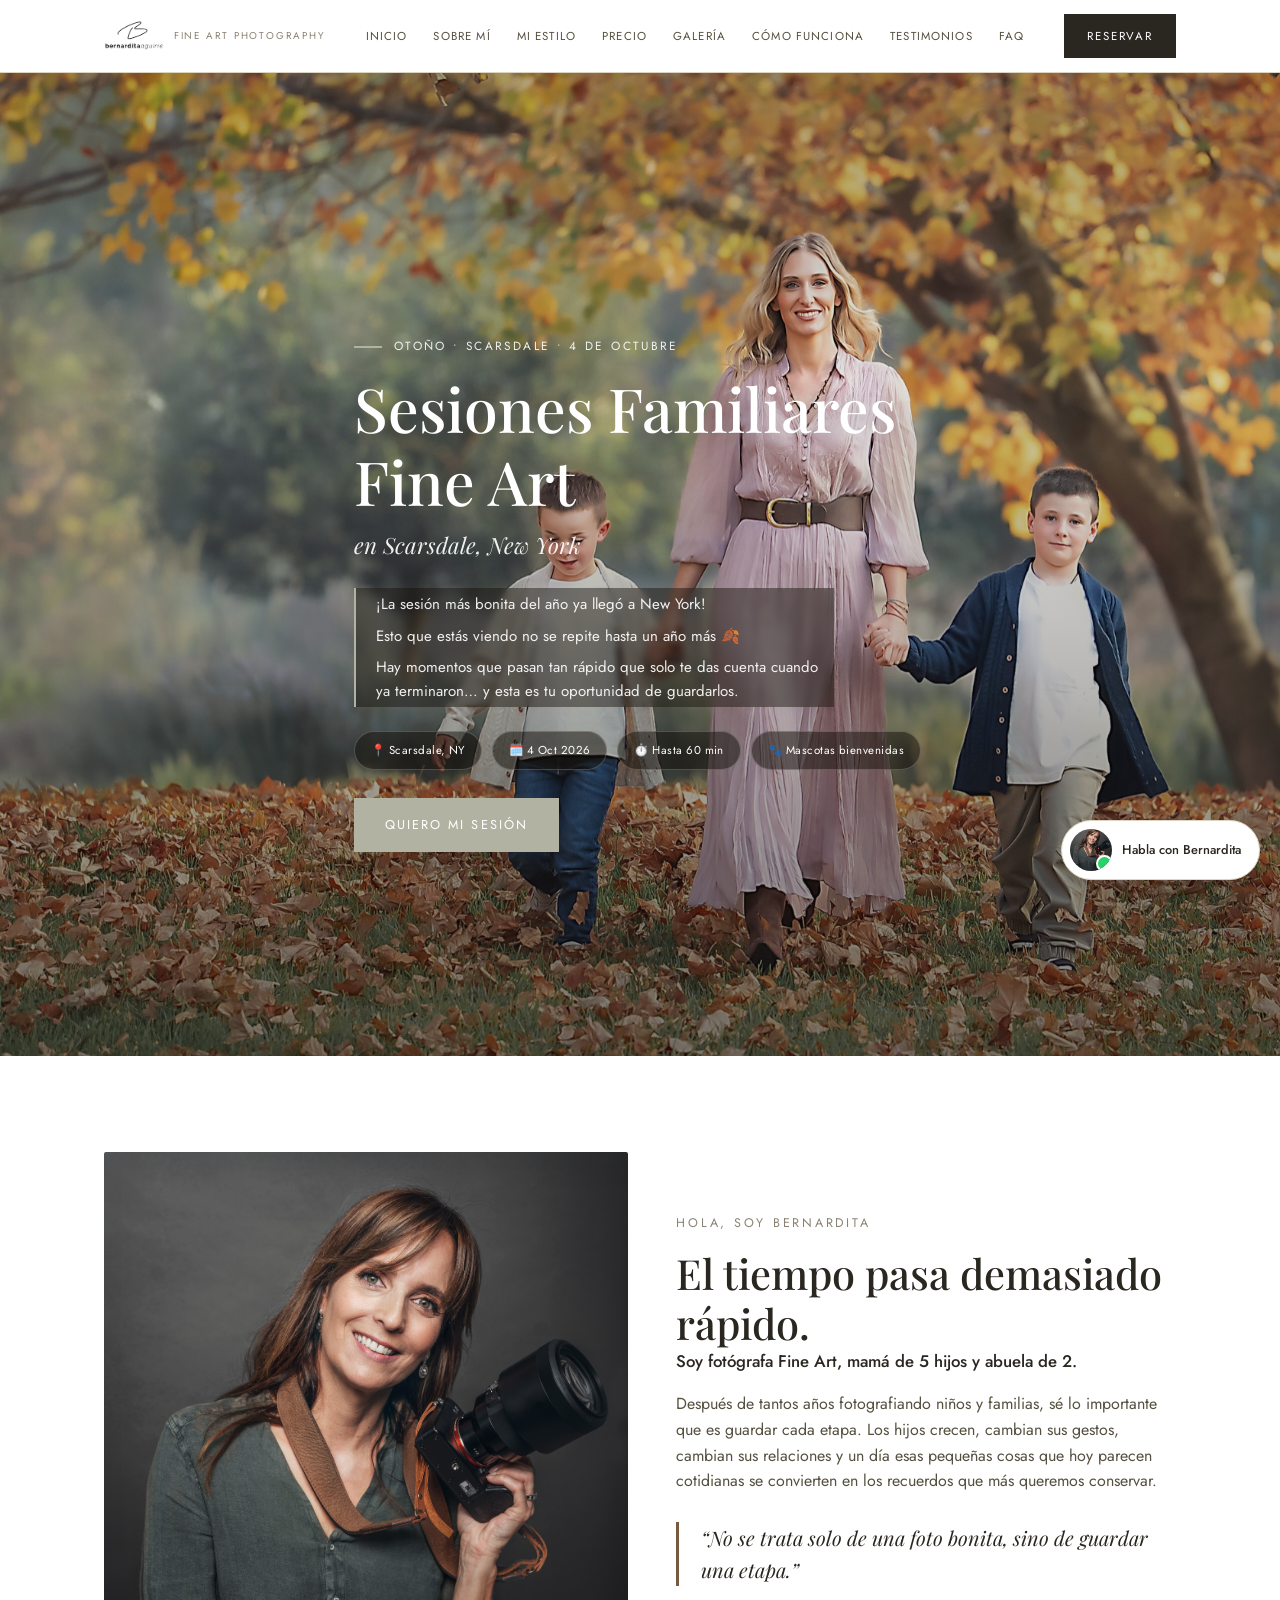
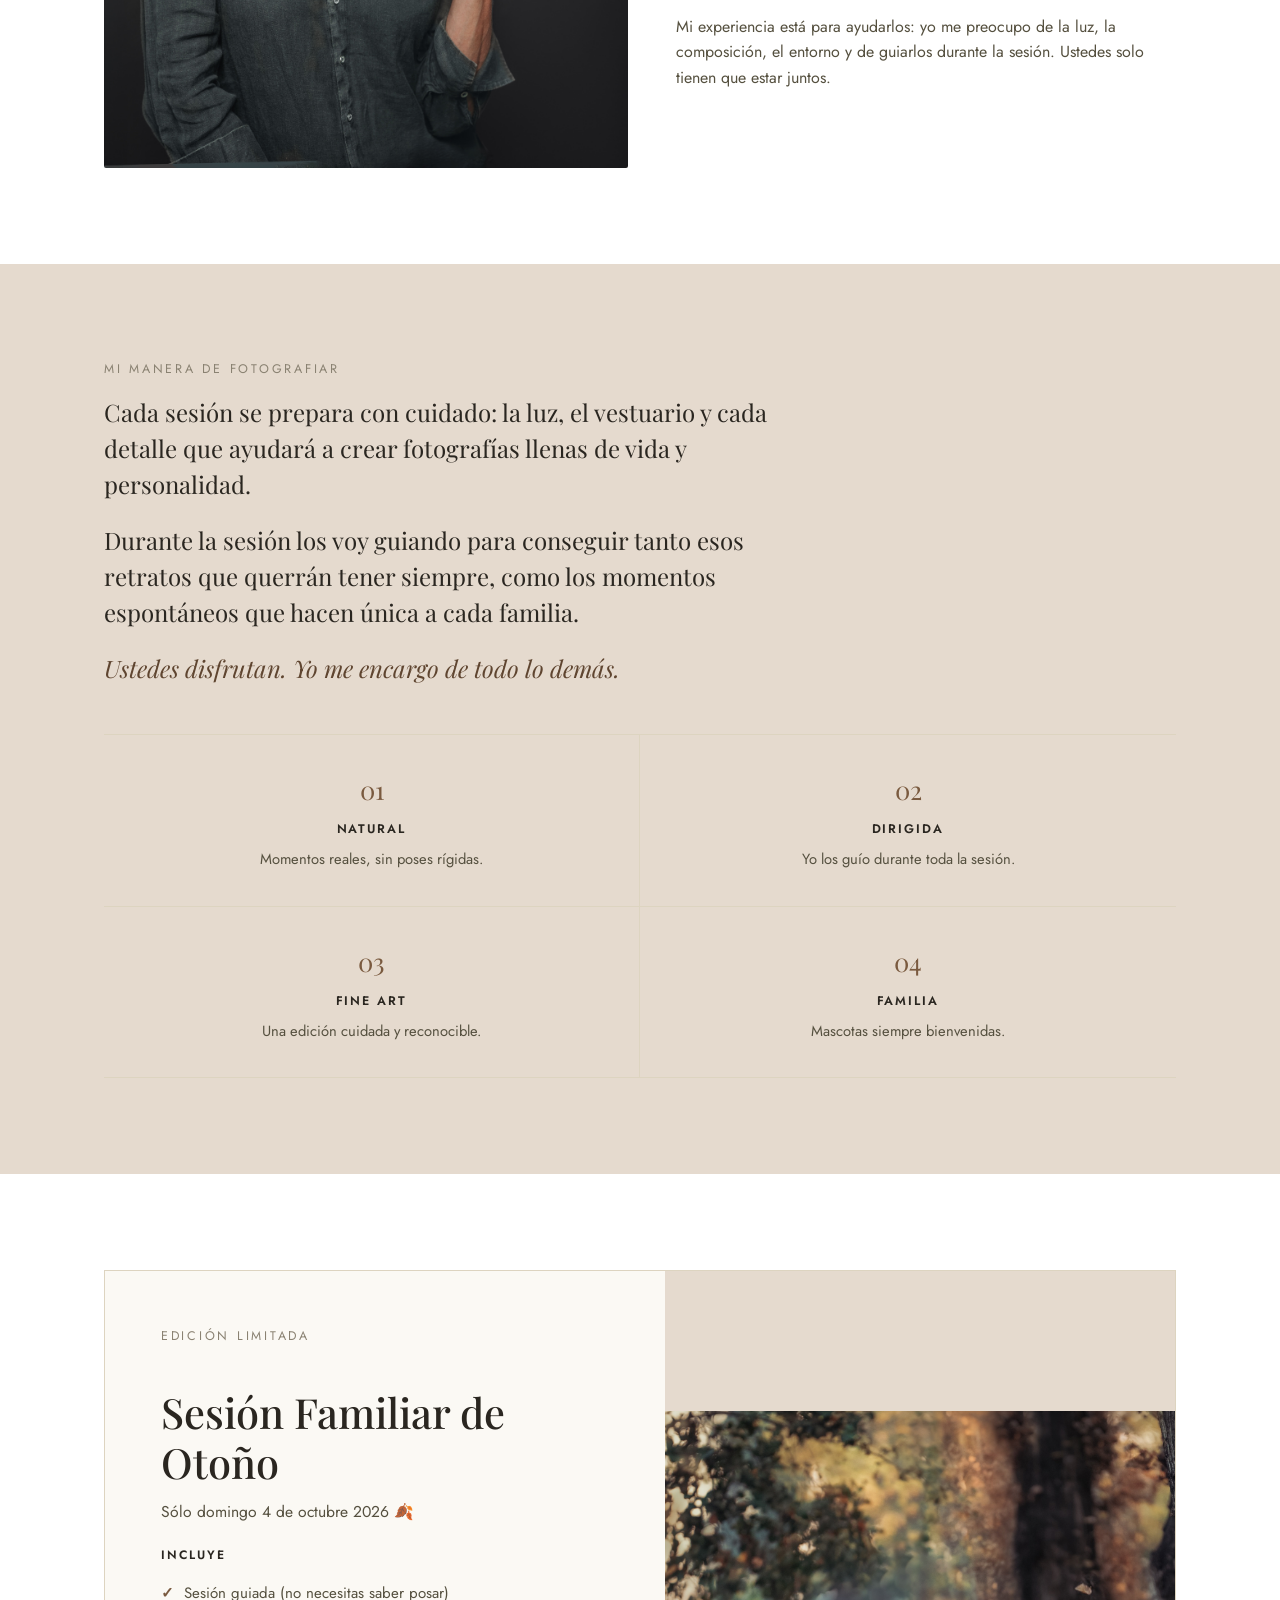
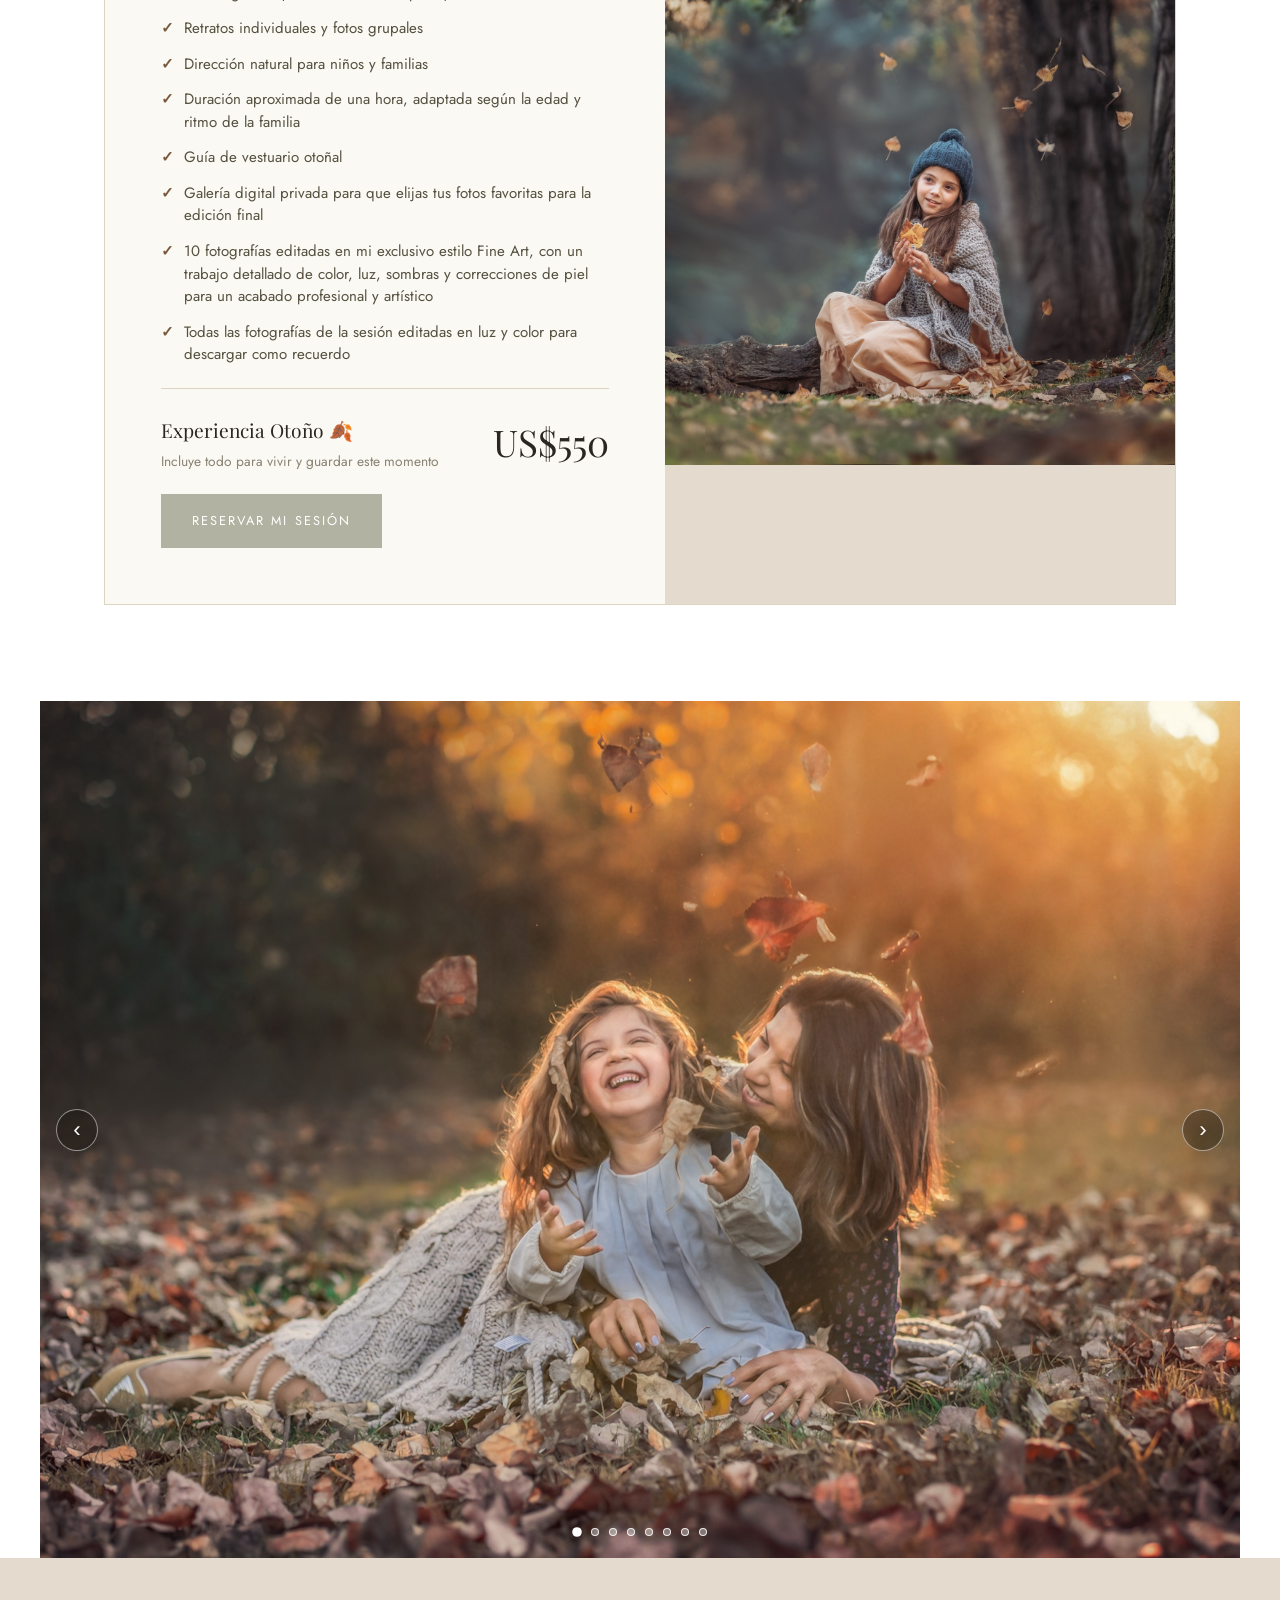
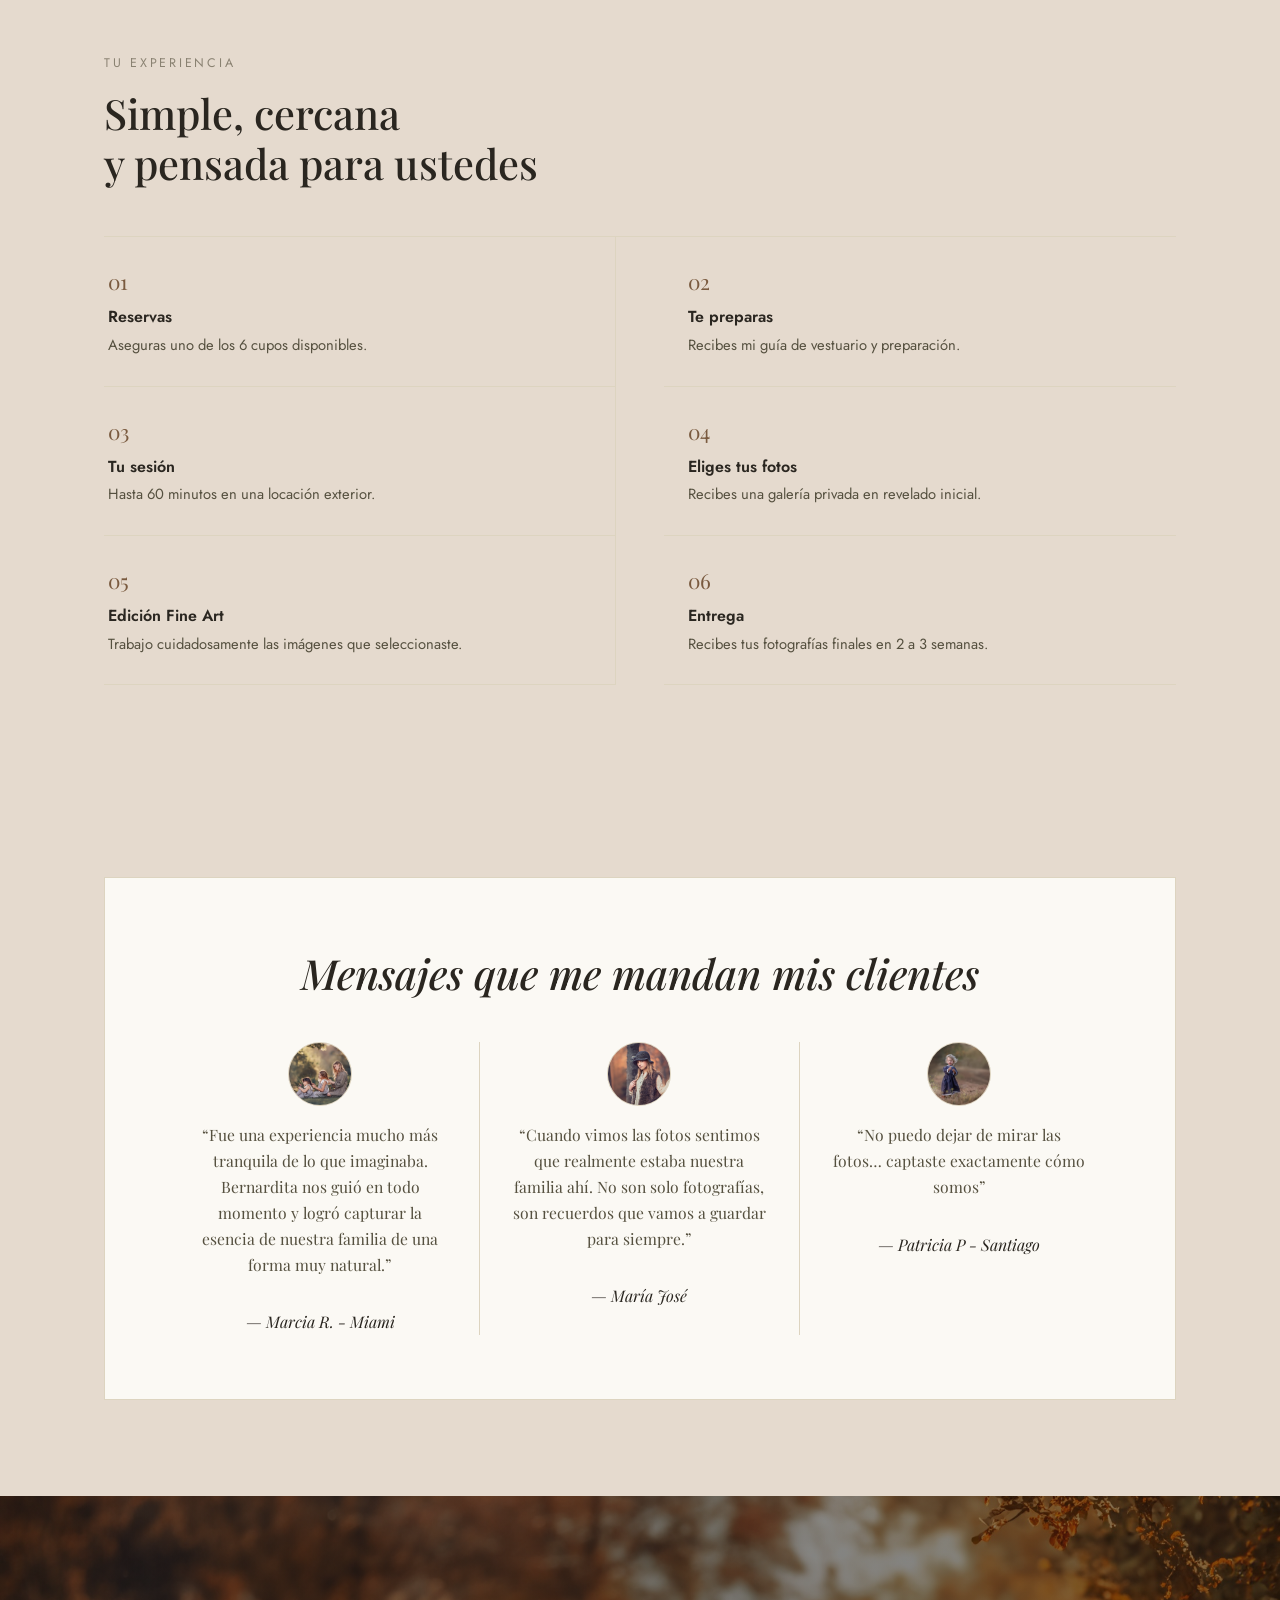
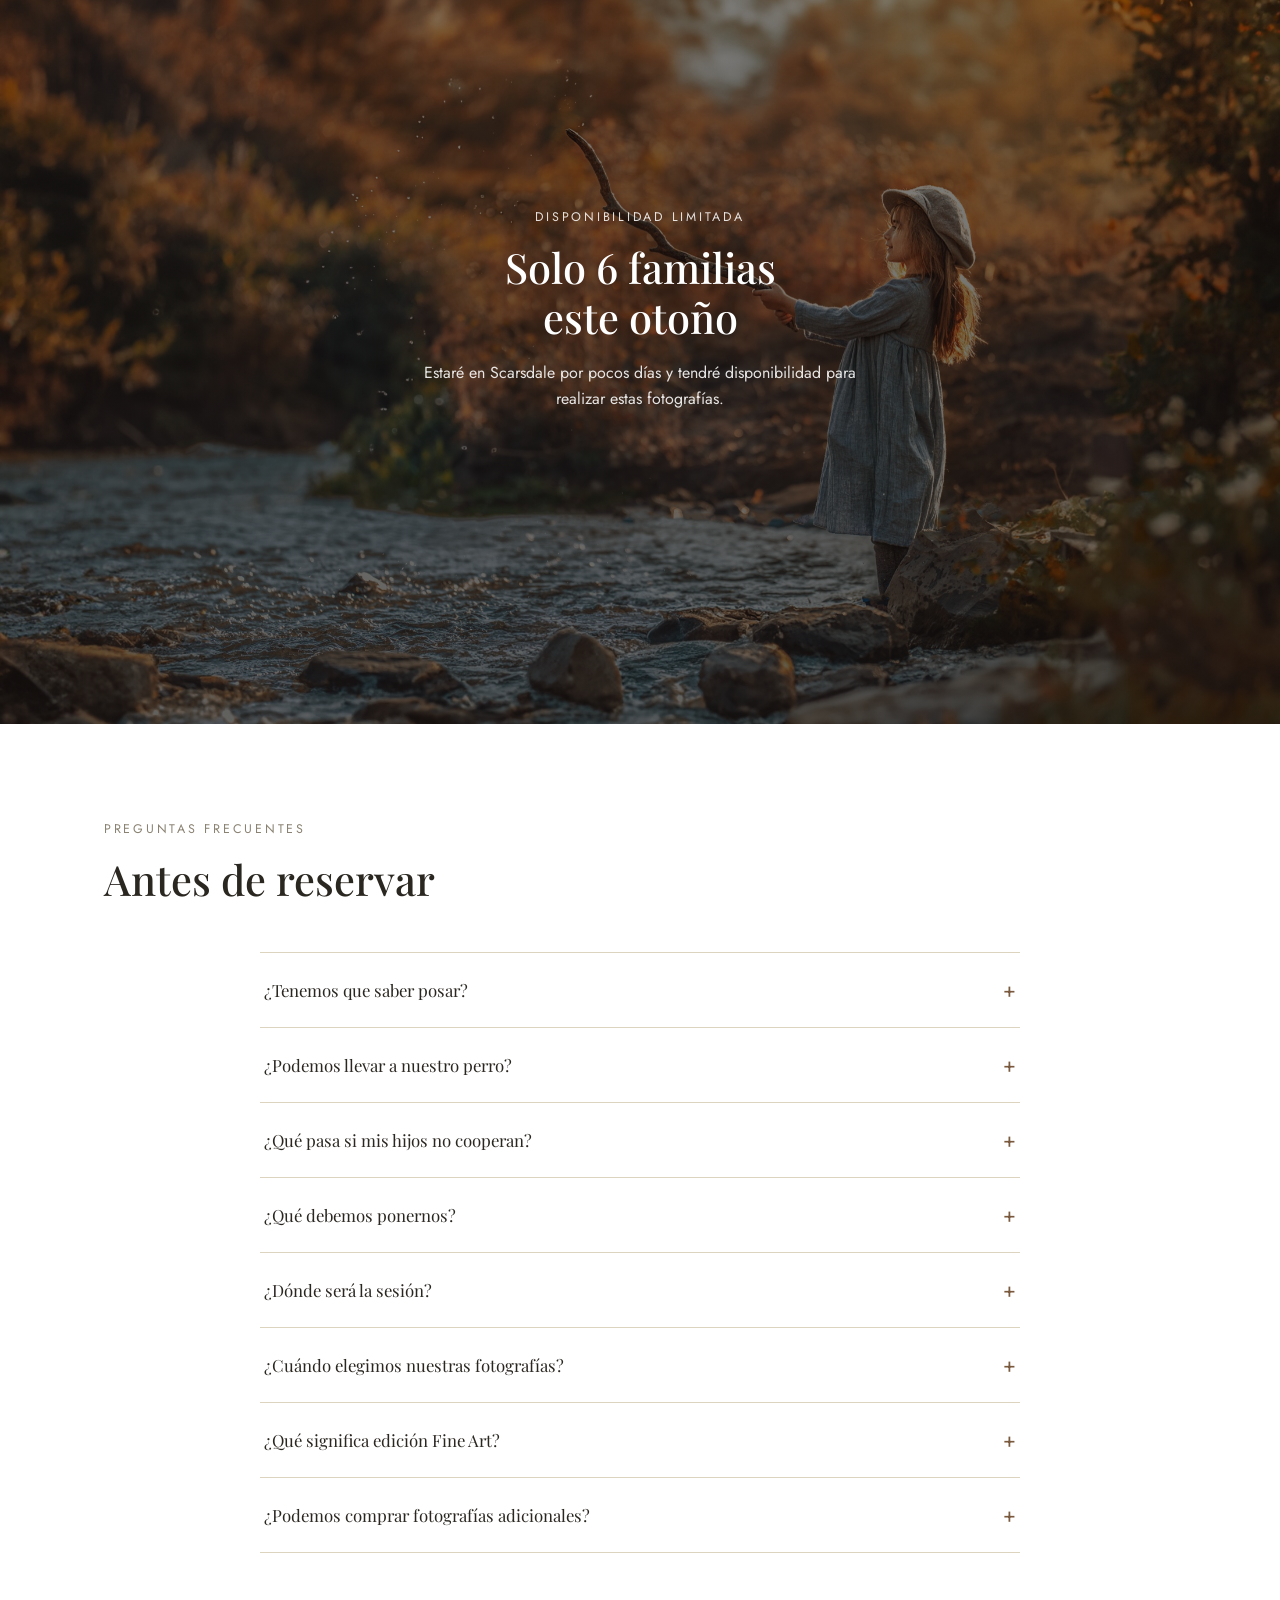
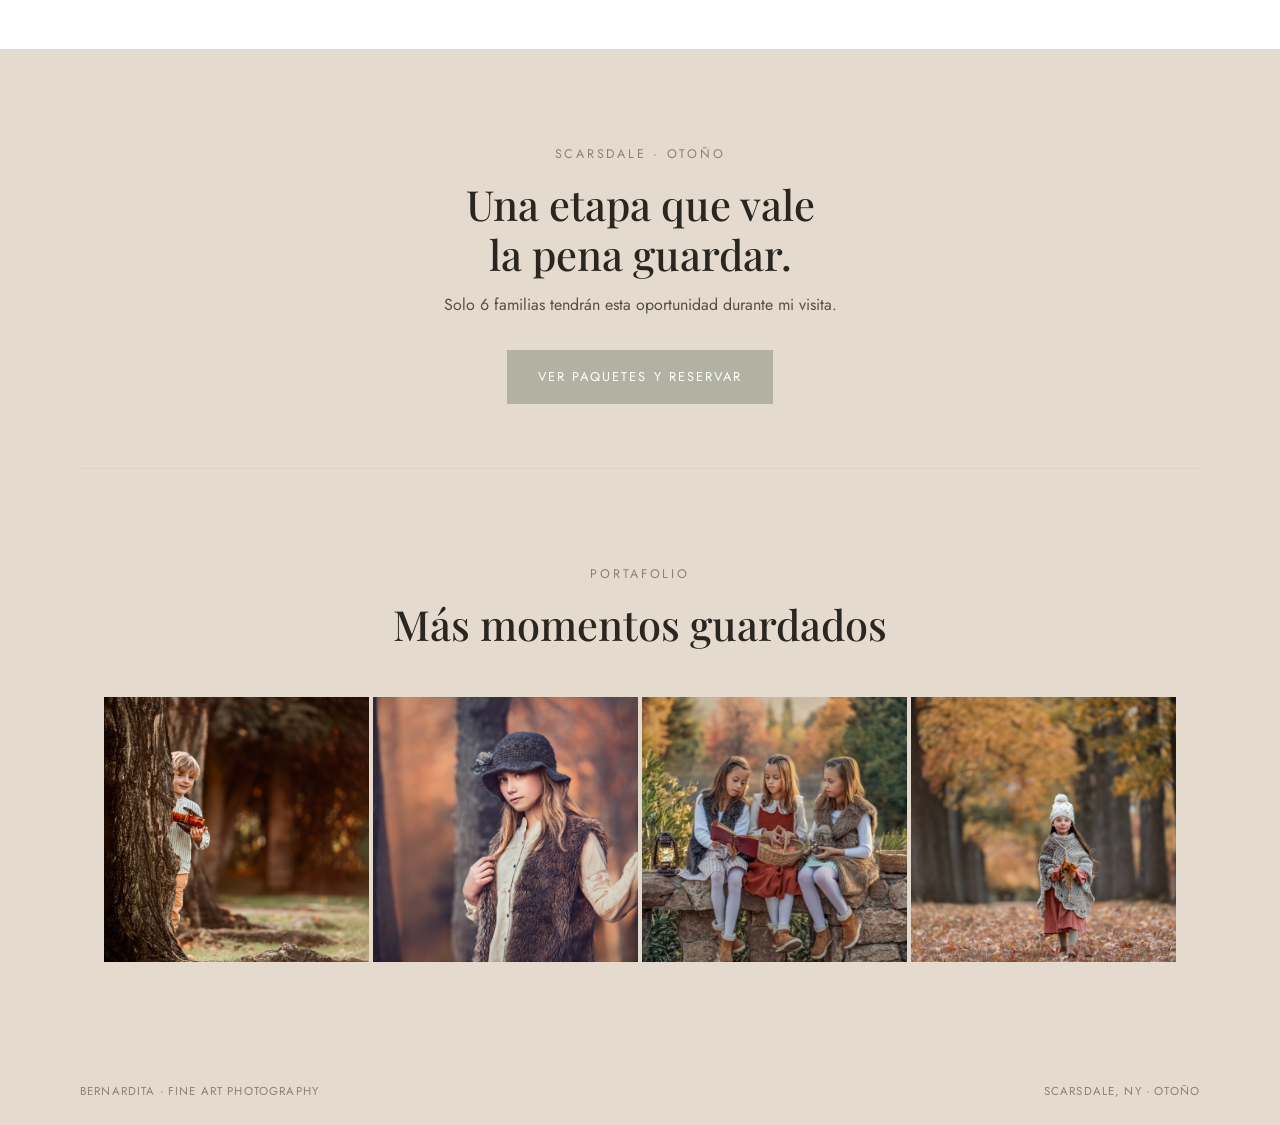
==== index.html @ 7c6eaa4b "Agrega galería en cuadrícula al final de la página Nueva sección "Más momentos guardados" al final d" ====
<!doctype html>
<html lang="es">
<head>
<meta charset="UTF-8" />
<meta name="viewport" content="width=device-width, initial-scale=1.0" />
<title>Sesiones Fine Art en Scarsdale — Bernardita Aguirre</title>
<meta name="description" content="Sesiones Fine Art en Scarsdale, New York, este otoño. Solo 6 familias. Fotografías reales de una etapa que no volverá a repetirse." />
<link rel="preconnect" href="https://fonts.googleapis.com" />
<link rel="preconnect" href="https://fonts.gstatic.com" crossorigin />
<link href="https://fonts.googleapis.com/css2?family=Playfair+Display:ital,wght@0,400;0,500;0,600;1,500&family=Jost:wght@400;500;600&display=swap" rel="stylesheet" />
<link rel="stylesheet" href="css/styles.css" />
</head>
<body>

<!-- ============ HEADER ============ -->
<header class="site-header">
  <div class="container site-header-inner">
    <a href="#inicio" class="brand">
      <img src="images/logo.png" alt="Bernardita Aguirre" />
      <span class="brand-text">
        <span class="brand-sub">Fine Art Photography</span>
      </span>
    </a>

    <nav class="nav" id="site-nav">
      <a href="#inicio">Inicio</a>
      <a href="#sobre-mi">Sobre mí</a>
      <a href="#estilo">Mi estilo</a>
      <a href="#colecciones">Precio</a>
      <a href="#galeria">Galería</a>
      <a href="#experiencia">Cómo funciona</a>
      <a href="#testimonios">Testimonios</a>
      <a href="#faq">FAQ</a>
    </nav>

    <div class="site-header-actions">
      <a href="reservar.html" class="btn btn-dark nav-reserve">Reservar</a>
      <button class="nav-toggle" id="nav-toggle" type="button" aria-label="Abrir menú" aria-expanded="false" aria-controls="site-nav">
        <span></span><span></span><span></span>
      </button>
    </div>
  </div>
</header>

<!-- ============ HERO ============ -->
<section class="hero" id="inicio">
  <div class="hero-media">
    <img src="images/hero.jpg" alt="Mamá caminando con sus dos hijos entre hojas de otoño" loading="eager" />
  </div>
  <div class="container hero-inner">
    <span class="hero-kicker"><span class="hero-kicker-dash"></span>Otoño • Scarsdale • 4 de Octubre</span>
    <h1>Sesiones Familiares<br />Fine Art</h1>
    <p class="hero-subtitle">en Scarsdale, New York</p>

    <div class="hero-note">
      <p>¡La sesión más bonita del año ya llegó a New York!<br />
        Esto que estás viendo no se repite hasta un año más 🍂<br />
        Hay momentos que pasan tan rápido que solo te das cuenta cuando ya terminaron&hellip; y esta es tu oportunidad de guardarlos.</p>
    </div>

    <div class="hero-badges">
      <span class="hero-badge">📍 Scarsdale, NY</span>
      <span class="hero-badge">🗓️ 4 Oct 2026</span>
      <span class="hero-badge">⏱️ Hasta 60 min</span>
      <span class="hero-badge">🐾 Mascotas bienvenidas</span>
    </div>

    <a href="reservar.html" class="btn btn-primary hero-cta">Quiero mi sesión</a>
  </div>
</section>

<!-- ============ SOBRE MÍ ============ -->
<section class="about" id="sobre-mi">
  <div class="container">
    <div class="about-photo">
      <img src="images/about.jpg" alt="Bernardita Aguirre, fotógrafa Fine Art, con su cámara" loading="lazy" />
    </div>
    <div class="about-body">
      <span class="kicker">Hola, soy Bernardita</span>
      <h2>El tiempo pasa demasiado rápido.</h2>
      <p class="role">Soy fotógrafa Fine Art, mamá de 5 hijos y abuela de 2.</p>
      <p>Después de tantos años fotografiando niños y familias, sé lo importante que es guardar cada etapa. Los hijos crecen, cambian sus gestos, cambian sus relaciones y un día esas pequeñas cosas que hoy parecen cotidianas se convierten en los recuerdos que más queremos conservar.</p>
      <blockquote>&ldquo;No se trata solo de una foto bonita, sino de guardar una etapa.&rdquo;</blockquote>
      <p>Mi experiencia está para ayudarlos: yo me preocupo de la luz, la composición, el entorno y de guiarlos durante la sesión. Ustedes solo tienen que estar juntos.</p>
    </div>
  </div>
</section>

<!-- ============ MI MANERA DE FOTOGRAFIAR ============ -->
<section class="style-section" id="estilo">
  <div class="container">
    <div class="section-head">
      <span class="kicker">Mi manera de fotografiar</span>
      <p class="style-lead">Cada sesión se prepara con cuidado: la luz, el vestuario y cada detalle que ayudará a crear fotografías llenas de vida y personalidad.</p>
      <p class="style-lead">Durante la sesión los voy guiando para conseguir tanto esos retratos que querrán tener siempre, como los momentos espontáneos que hacen única a cada familia.</p>
      <p class="style-lead style-lead-emphasis">Ustedes disfrutan. Yo me encargo de todo lo demás.</p>
    </div>
    <div class="feature-grid">
      <div class="feature">
        <span class="feature-num">01</span>
        <div class="feature-title">Natural</div>
        <p>Momentos reales, sin poses rígidas.</p>
      </div>
      <div class="feature">
        <span class="feature-num">02</span>
        <div class="feature-title">Dirigida</div>
        <p>Yo los guío durante toda la sesión.</p>
      </div>
      <div class="feature">
        <span class="feature-num">03</span>
        <div class="feature-title">Fine Art</div>
        <p>Una edición cuidada y reconocible.</p>
      </div>
      <div class="feature">
        <span class="feature-num">04</span>
        <div class="feature-title">Familia</div>
        <p>Mascotas siempre bienvenidas.</p>
      </div>
    </div>
  </div>
</section>

<!-- ============ SESIÓN / PRECIO ============ -->
<section class="pricing" id="colecciones">
  <div class="container">
    <div class="offer">
      <div class="offer-body">
        <span class="kicker">Edición limitada</span>
        <h2>Sesión Familiar de Otoño</h2>
        <p class="offer-date">Sólo domingo 4 de octubre 2026 🍂</p>

        <div class="offer-includes">
          <span class="offer-includes-label">Incluye</span>
          <ul class="offer-list">
            <li>Sesión guiada (no necesitas saber posar)</li>
            <li>Retratos individuales y fotos grupales</li>
            <li>Dirección natural para niños y familias</li>
            <li>Duración aproximada de una hora, adaptada según la edad y ritmo de la familia</li>
            <li>Guía de vestuario otoñal</li>
            <li>Galería digital privada para que elijas tus fotos favoritas para la edición final</li>
            <li>10 fotografías editadas en mi exclusivo estilo Fine Art, con un trabajo detallado de color, luz, sombras y correcciones de piel para un acabado profesional y artístico</li>
            <li>Todas las fotografías de la sesión editadas en luz y color para descargar como recuerdo</li>
          </ul>
        </div>

        <div class="offer-price-row">
          <div>
            <span class="offer-plan-name">Experiencia Otoño 🍂</span>
            <span class="offer-tagline">Incluye todo para vivir y guardar este momento</span>
          </div>
          <span class="offer-price">US$550</span>
        </div>

        <a href="reservar.html" class="btn btn-primary">Reservar mi sesión</a>
      </div>
      <div class="offer-photo">
        <img src="images/offer.jpg" alt="Niña sosteniendo una hoja mientras caen hojas de otoño a su alrededor" loading="lazy" />
      </div>
    </div>
  </div>
</section>

<!-- ============ GALERÍA ============ -->
<section class="gallery" id="galeria">
  <div class="carousel" data-interval="2800">
    <div class="carousel-track">
      <figure class="carousel-slide is-active">
        <img src="images/carousel-1.jpg" alt="Mamá e hija riendo mientras caen hojas de otoño" loading="eager" />
      </figure>
      <figure class="carousel-slide">
        <img src="images/gallery-1.jpg" alt="Niña jugando con una vara junto a un río en otoño" loading="lazy" />
      </figure>
      <figure class="carousel-slide">
        <img src="images/gallery-3.jpg" alt="Dos hermanas lanzando hojas de otoño al aire" loading="lazy" />
      </figure>
      <figure class="carousel-slide">
        <img src="images/carousel-4.jpg" alt="Dos hermanas caminando de la mano por un camino de tierra" loading="lazy" />
      </figure>
      <figure class="carousel-slide">
        <img src="images/carousel-5.jpg" alt="Niña junto a su perro en un día de otoño" loading="lazy" />
      </figure>
      <figure class="carousel-slide">
        <img src="images/carousel-6.jpg" alt="Niño sentado sobre un tronco junto al río" loading="lazy" />
      </figure>
      <figure class="carousel-slide">
        <img src="images/gallery-2.jpg" alt="Dos hermanos recostados entre hojas de otoño" loading="lazy" />
      </figure>
      <figure class="carousel-slide">
        <img src="images/carousel-8.jpg" alt="Mamá leyendo un cuento con sus dos hijas en el campo" loading="lazy" />
      </figure>
    </div>
    <div class="carousel-dots">
      <button class="carousel-dot is-active" type="button" data-index="0" aria-label="Foto 1"></button>
      <button class="carousel-dot" type="button" data-index="1" aria-label="Foto 2"></button>
      <button class="carousel-dot" type="button" data-index="2" aria-label="Foto 3"></button>
      <button class="carousel-dot" type="button" data-index="3" aria-label="Foto 4"></button>
      <button class="carousel-dot" type="button" data-index="4" aria-label="Foto 5"></button>
      <button class="carousel-dot" type="button" data-index="5" aria-label="Foto 6"></button>
      <button class="carousel-dot" type="button" data-index="6" aria-label="Foto 7"></button>
      <button class="carousel-dot" type="button" data-index="7" aria-label="Foto 8"></button>
    </div>
    <button class="carousel-arrow carousel-arrow-prev" type="button" aria-label="Foto anterior">&#8249;</button>
    <button class="carousel-arrow carousel-arrow-next" type="button" aria-label="Foto siguiente">&#8250;</button>
  </div>
</section>

<!-- ============ TU EXPERIENCIA ============ -->
<section class="experience" id="experiencia">
  <div class="container">
    <div class="section-head">
      <span class="kicker">Tu experiencia</span>
      <h2>Simple, cercana<br />y pensada para ustedes</h2>
    </div>
    <div class="timeline">
      <div class="step">
        <span class="step-num">01</span>
        <div class="step-title">Reservas</div>
        <p>Aseguras uno de los 6 cupos disponibles.</p>
      </div>
      <div class="step">
        <span class="step-num">02</span>
        <div class="step-title">Te preparas</div>
        <p>Recibes mi guía de vestuario y preparación.</p>
      </div>
      <div class="step">
        <span class="step-num">03</span>
        <div class="step-title">Tu sesión</div>
        <p>Hasta 60 minutos en una locación exterior.</p>
      </div>
      <div class="step">
        <span class="step-num">04</span>
        <div class="step-title">Eliges tus fotos</div>
        <p>Recibes una galería privada en revelado inicial.</p>
      </div>
      <div class="step">
        <span class="step-num">05</span>
        <div class="step-title">Edición Fine Art</div>
        <p>Trabajo cuidadosamente las imágenes que seleccionaste.</p>
      </div>
      <div class="step">
        <span class="step-num">06</span>
        <div class="step-title">Entrega</div>
        <p>Recibes tus fotografías finales en 2 a 3 semanas.</p>
      </div>
    </div>
  </div>
</section>

<!-- ============ TESTIMONIOS ============ -->
<section class="testimonials" id="testimonios">
  <div class="container">
    <div class="testimonials-card">
      <h2 class="testimonials-title">Mensajes que me mandan mis clientes</h2>
      <div class="testimonials-grid">
        <div class="testimonial">
          <div class="testimonial-avatar">
            <img src="images/testimonial-1.jpg" alt="" style="object-position: 78% 30%;" />
          </div>
          <p class="testimonial-quote">&ldquo;Fue una experiencia mucho más tranquila de lo que imaginaba. Bernardita nos guió en todo momento y logró capturar la esencia de nuestra familia de una forma muy natural.&rdquo;</p>
          <p class="testimonial-name">— Marcia R. - Miami</p>
        </div>
        <div class="testimonial">
          <div class="testimonial-avatar">
            <img src="images/testimonial-2.jpg" alt="" style="object-position: 55% 35%;" />
          </div>
          <p class="testimonial-quote">&ldquo;Cuando vimos las fotos sentimos que realmente estaba nuestra familia ahí. No son solo fotografías, son recuerdos que vamos a guardar para siempre.&rdquo;</p>
          <p class="testimonial-name">— María José</p>
        </div>
        <div class="testimonial">
          <div class="testimonial-avatar">
            <img src="images/testimonial-3.jpg" alt="" style="object-position: 50% 20%;" />
          </div>
          <p class="testimonial-quote">&ldquo;No puedo dejar de mirar las fotos&hellip; captaste exactamente cómo somos&rdquo;</p>
          <p class="testimonial-name">— Patricia P - Santiago</p>
        </div>
      </div>
    </div>
  </div>
</section>

<!-- ============ DISPONIBILIDAD LIMITADA ============ -->
<section class="availability">
  <div class="container">
    <span class="kicker">Disponibilidad limitada</span>
    <h2>Solo 6 familias<br />este otoño</h2>
    <p>Estaré en Scarsdale por pocos días y tendré disponibilidad para realizar estas fotografías.</p>
  </div>
</section>

<!-- ============ FAQ ============ -->
<section class="faq" id="faq">
  <div class="container">
    <div class="section-head">
      <span class="kicker">Preguntas frecuentes</span>
      <h2>Antes de reservar</h2>
    </div>
    <div class="faq-list">

      <div class="faq-item">
        <button class="faq-question" type="button">
          <span>¿Tenemos que saber posar?</span>
          <span class="icon">+</span>
        </button>
        <div class="faq-answer">
          <p>No. Yo los dirijo con indicaciones simples y naturales durante toda la sesión, así que no necesitan experiencia ni saber posar. Mi trabajo es lograr que se sientan cómodos y que las fotos salgan espontáneas.</p>
        </div>
      </div>

      <div class="faq-item">
        <button class="faq-question" type="button">
          <span>¿Podemos llevar a nuestro perro?</span>
          <span class="icon">+</span>
        </button>
        <div class="faq-answer">
          <p>Sí, las mascotas son bienvenidas. Muchas familias eligen incluir a su perro o gato en algunas de las fotos, y con gusto los incorporamos a la sesión.</p>
        </div>
      </div>

      <div class="faq-item">
        <button class="faq-question" type="button">
          <span>¿Qué pasa si mis hijos no cooperan?</span>
          <span class="icon">+</span>
        </button>
        <div class="faq-answer">
          <p>Es completamente normal, sobre todo con los más pequeños. Tengo experiencia trabajando con niños y adapto la sesión a su ritmo y su ánimo del día, buscando momentos genuinos en vez de forzar poses.</p>
        </div>
      </div>

      <div class="faq-item">
        <button class="faq-question" type="button">
          <span>¿Qué debemos ponernos?</span>
          <span class="icon">+</span>
        </button>
        <div class="faq-answer">
          <p>Al reservar te envío una guía de vestuario con paleta de colores y sugerencias según la colección elegida, para que toda la familia luzca coordinada sin verse forzada.</p>
        </div>
      </div>

      <div class="faq-item">
        <button class="faq-question" type="button">
          <span>¿Dónde será la sesión?</span>
          <span class="icon">+</span>
        </button>
        <div class="faq-answer">
          <p>En una locación exterior en Scarsdale, elegida por mí para aprovechar la luz y los colores del otoño. La dirección exacta se confirma antes de la sesión según el horario y el clima. Si lo prefieren, también puedo ir a su casa a realizar la sesión.</p>
        </div>
      </div>

      <div class="faq-item">
        <button class="faq-question" type="button">
          <span>¿Cuándo elegimos nuestras fotografías?</span>
          <span class="icon">+</span>
        </button>
        <div class="faq-answer">
          <p>Una semana después de la sesión recibirán una galería privada con las imágenes en revelado inicial, donde eligen sus favoritas según la cantidad incluida en su colección.</p>
        </div>
      </div>

      <div class="faq-item">
        <button class="faq-question" type="button">
          <span>¿Qué significa edición Fine Art?</span>
          <span class="icon">+</span>
        </button>
        <div class="faq-answer">
          <p>Es la etapa final de mi proceso creativo, cuando le doy mi estilo único y elegante a las fotos. Es una edición artesanal y cuidada, imagen por imagen, donde trabajo la luz, el color y los detalles a mano para lograr un estilo atemporal y reconocible, muy distinto a un ajuste automático, dejando las fotos listas para su impresión en papel Fine Art.</p>
        </div>
      </div>

      <div class="faq-item">
        <button class="faq-question" type="button">
          <span>¿Podemos comprar fotografías adicionales?</span>
          <span class="icon">+</span>
        </button>
        <div class="faq-answer">
          <p>Sí. Además de las fotografías incluidas en tu colección, puedes adquirir imágenes adicionales de tu galería de selección por separado. También puedes mandar a hacer Fine Art prints, ampliaciones y photobooks.</p>
        </div>
      </div>

    </div>
  </div>
</section>

<!-- ============ CTA FINAL + FOOTER ============ -->
<section class="final-cta">
  <div class="container">
    <span class="kicker">Scarsdale · Otoño</span>
    <h2>Una etapa que vale<br />la pena guardar.</h2>
    <p>Solo 6 familias tendrán esta oportunidad durante mi visita.</p>
    <a href="reservar.html" class="btn btn-primary">Ver paquetes y reservar</a>
  </div>
</section>

<!-- ============ GALERÍA COMPLETA ============ -->
<!-- TODO: agregar aquí las 12 fotos que faltan. Para cada una: exportar una versión liviana a
     images/ (como las grid-N.jpg de acá abajo) y agregar un bloque:
     <a class="full-gallery-item" href="images/NOMBRE.jpg" target="_blank">
       <img src="images/NOMBRE.jpg" alt="..." loading="lazy" />
     </a> -->
<section class="full-gallery" id="galeria-completa">
  <div class="container">
    <div class="section-head center">
      <span class="kicker">Portafolio</span>
      <h2>Más momentos guardados</h2>
    </div>
    <div class="full-gallery-grid">
      <a class="full-gallery-item" href="images/grid-1.jpg" target="_blank">
        <img src="images/grid-1.jpg" alt="Niño asomado detrás de un árbol con un avión de juguete" loading="lazy" />
      </a>
      <a class="full-gallery-item" href="images/grid-2.jpg" target="_blank">
        <img src="images/grid-2.jpg" alt="Niña con gorro de lana y chaleco de piel entre los árboles" loading="lazy" />
      </a>
      <a class="full-gallery-item" href="images/grid-3.jpg" target="_blank">
        <img src="images/grid-3.jpg" alt="Tres hermanas sentadas en un muro de piedra leyendo un libro" loading="lazy" />
      </a>
      <a class="full-gallery-item" href="images/grid-4.jpg" target="_blank">
        <img src="images/grid-4.jpg" alt="Niña con poncho caminando por un sendero de árboles en otoño" loading="lazy" />
      </a>
    </div>
  </div>
</section>

<footer>
  <div class="container footer-row">
    <span>Bernardita · Fine Art Photography</span>
    <span>Scarsdale, NY · Otoño</span>
  </div>
</footer>

<!-- TODO: reemplazar el número por el WhatsApp real de Bernardita, formato https://wa.me/1XXXXXXXXXX -->
<a href="https://wa.me/1XXXXXXXXXX" class="whatsapp-fab" target="_blank" rel="noopener">
  <span class="whatsapp-fab-avatar">
    <img src="images/about.jpg" alt="" loading="lazy" />
  </span>
  <span class="whatsapp-fab-text">Habla con Bernardita</span>
</a>

<script src="js/main.js"></script>
</body>
</html>
---- css/styles.css ----
/* ============================================
   Bernardita Aguirre — Fine Art Photography
   Sesiones Fine Art en Scarsdale
   ============================================ */

:root {
  --cream: #ffffff;
  --cream-alt: #e5dace;
  --card: #fbf9f4;
  --ink: #2a2620;
  --ink-soft: #55503f;
  --ink-faint: #8a8272;
  --line: #ddd4c0;
  --brown: #7a5a3f;
  --brown-dark: #5f4530;
  --btn-primary: #b2b2a2;
  --btn-primary-dark: #97978a;
  --overlay-dark: rgba(20, 16, 10, 0.55);

  --font-serif: "Playfair Display", "Georgia", serif;
  --font-sans: "Jost", "Helvetica Neue", Arial, sans-serif;

  --container: 1120px;
}

* {
  box-sizing: border-box;
}

html {
  scroll-behavior: smooth;
}

section[id] {
  scroll-margin-top: 72px;
}

body {
  margin: 0;
  font-family: var(--font-sans);
  color: var(--ink);
  background: var(--cream);
  line-height: 1.6;
  -webkit-font-smoothing: antialiased;
}

img {
  max-width: 100%;
  display: block;
}

a {
  color: inherit;
  text-decoration: none;
}

.container {
  width: 100%;
  max-width: var(--container);
  margin: 0 auto;
  padding: 0 24px;
}

.kicker {
  display: block;
  font-family: var(--font-sans);
  font-size: 0.78rem;
  letter-spacing: 0.22em;
  text-transform: uppercase;
  color: var(--ink-faint);
  margin-bottom: 14px;
}

h1, h2, h3 {
  font-family: var(--font-serif);
  font-weight: 500;
  line-height: 1.2;
  margin: 0;
  color: var(--ink);
}

h2 {
  font-size: clamp(1.9rem, 3.6vw, 2.6rem);
}

.section-head {
  margin-bottom: 48px;
}

.section-head.center {
  text-align: center;
  max-width: 640px;
  margin-left: auto;
  margin-right: auto;
}

p {
  margin: 0 0 1em;
  color: var(--ink-soft);
}

.btn {
  display: inline-block;
  font-family: var(--font-sans);
  font-size: 0.8rem;
  letter-spacing: 0.16em;
  text-transform: uppercase;
  padding: 16px 30px;
  border: 1px solid transparent;
  cursor: pointer;
  transition: background 0.2s ease, color 0.2s ease, border-color 0.2s ease;
}

.btn-primary {
  background: var(--btn-primary);
  color: #fff;
}

.btn-primary:hover {
  background: var(--btn-primary-dark);
}

.btn-outline {
  background: transparent;
  border-color: rgba(255, 255, 255, 0.7);
  color: #fff;
}

.btn-outline:hover {
  background: rgba(255, 255, 255, 0.12);
}

.btn-dark {
  background: var(--ink);
  color: #fff;
}

.btn-dark:hover {
  background: #000;
}

section {
  padding: 96px 0;
}

/* ---------- Header ---------- */

.site-header {
  position: sticky;
  top: 0;
  z-index: 50;
  background: rgba(255, 255, 255, 0.92);
  backdrop-filter: saturate(140%) blur(6px);
  border-bottom: 1px solid var(--line);
}

.site-header-inner {
  display: flex;
  align-items: center;
  justify-content: space-between;
  gap: 20px;
  padding-top: 14px;
  padding-bottom: 14px;
}

.brand {
  display: flex;
  align-items: center;
  gap: 10px;
  flex-shrink: 0;
}

.brand img {
  height: 34px;
  width: auto;
}

.brand-text {
  line-height: 1.1;
}

.brand-name {
  display: block;
  font-family: var(--font-serif);
  font-size: 1.15rem;
}

.brand-sub {
  display: block;
  font-size: 0.62rem;
  letter-spacing: 0.18em;
  text-transform: uppercase;
  color: var(--ink-faint);
}

.nav {
  display: none;
  align-items: center;
  gap: 26px;
}

.nav a {
  font-size: 0.72rem;
  letter-spacing: 0.1em;
  text-transform: uppercase;
  color: var(--ink-soft);
  white-space: nowrap;
  transition: color 0.15s ease;
}

.nav a:hover {
  color: var(--ink);
}

.site-header-actions {
  display: flex;
  align-items: center;
  gap: 14px;
  flex-shrink: 0;
}

.site-header .btn {
  padding: 12px 22px;
  font-size: 0.72rem;
}

.nav-reserve {
  display: none;
}

.nav-toggle {
  display: flex;
  flex-direction: column;
  justify-content: center;
  gap: 5px;
  width: 34px;
  height: 34px;
  padding: 0;
  border: none;
  background: none;
  cursor: pointer;
}

.nav-toggle span {
  display: block;
  width: 100%;
  height: 1.5px;
  background: var(--ink);
  transition: transform 0.2s ease, opacity 0.2s ease;
}

.nav-toggle[aria-expanded="true"] span:nth-child(1) {
  transform: translateY(6.5px) rotate(45deg);
}

.nav-toggle[aria-expanded="true"] span:nth-child(2) {
  opacity: 0;
}

.nav-toggle[aria-expanded="true"] span:nth-child(3) {
  transform: translateY(-6.5px) rotate(-45deg);
}

.nav.is-open {
  display: flex;
  position: absolute;
  top: 100%;
  left: 0;
  right: 0;
  flex-direction: column;
  align-items: flex-start;
  gap: 4px;
  background: var(--cream);
  border-bottom: 1px solid var(--line);
  padding: 8px 24px 20px;
}

.nav.is-open a {
  width: 100%;
  padding: 12px 0;
  border-bottom: 1px solid var(--line);
}

/* ---------- Hero ----------
   Mobile-first: por defecto es una sección simple (texto arriba,
   foto completa abajo, sin overlay). El tratamiento "foto de fondo
   a pantalla completa" se activa solo en escritorio (ver breakpoint
   min-width: 860px). */

.hero {
  background: var(--cream);
  color: var(--ink);
}

.hero-inner {
  padding-top: 136px;
  padding-bottom: 40px;
}

.hero-kicker {
  display: flex;
  align-items: center;
  gap: 12px;
  font-size: 0.74rem;
  letter-spacing: 0.2em;
  text-transform: uppercase;
  color: var(--ink-faint);
  margin-bottom: 16px;
}

.hero-kicker-dash {
  display: inline-block;
  width: 28px;
  height: 2px;
  background: var(--btn-primary);
  flex-shrink: 0;
}

.hero h1 {
  font-size: clamp(2.1rem, 8vw, 3.8rem);
  color: var(--ink);
}

.hero-subtitle {
  font-family: var(--font-serif);
  font-style: italic;
  font-size: clamp(1.05rem, 4vw, 1.4rem);
  color: var(--ink-soft);
  margin: 10px 0 0;
}

.hero-note {
  border-left: 2px solid var(--btn-primary);
  padding: 4px 0 4px 20px;
  margin: 24px 0;
  max-width: 480px;
}

.hero-note p {
  color: var(--ink-soft);
  font-size: 0.94rem;
  margin: 0;
}

.hero-note p br {
  content: "";
  display: block;
  margin-top: 0.5em;
}

.hero-badges {
  display: flex;
  flex-wrap: wrap;
  gap: 10px;
  margin-bottom: 28px;
}

.hero-badge {
  font-size: 0.72rem;
  letter-spacing: 0.04em;
  color: var(--ink);
  background: var(--cream-alt);
  border: 1px solid var(--line);
  padding: 9px 16px;
  border-radius: 999px;
  white-space: nowrap;
}

.hero-cta {
  margin-bottom: 32px;
}

.hero-media img {
  width: 100%;
  height: auto;
  display: block;
}

/* ---------- About ---------- */

.about {
  background: var(--cream);
}

.about .container {
  display: grid;
  grid-template-columns: 1fr;
  gap: 48px;
}

.about-photo img {
  width: 100%;
  border-radius: 2px;
}

.about-body blockquote {
  margin: 28px 0;
  padding-left: 22px;
  border-left: 3px solid var(--brown);
  font-family: var(--font-serif);
  font-style: italic;
  font-size: 1.25rem;
  color: var(--ink);
}

.about-body .role {
  font-size: 1.05rem;
  color: var(--ink);
  font-weight: 500;
}

/* ---------- Style / feature grid ---------- */

.style-section {
  background: var(--cream-alt);
}

.style-lead {
  font-family: var(--font-serif);
  font-size: clamp(1.2rem, 2.2vw, 1.5rem);
  line-height: 1.5;
  color: var(--ink);
  max-width: 700px;
  margin: 0 0 20px;
}

.style-lead-emphasis {
  font-style: italic;
  color: var(--brown-dark);
  margin-bottom: 0;
}

.feature-grid {
  display: grid;
  grid-template-columns: 1fr;
  border-top: 1px solid var(--line);
}

.feature {
  padding: 34px 8px;
  text-align: center;
  border-bottom: 1px solid var(--line);
}

.feature-num {
  font-family: var(--font-serif);
  font-size: 1.6rem;
  color: var(--brown);
  display: block;
  margin-bottom: 10px;
}

.feature-title {
  font-size: 0.78rem;
  letter-spacing: 0.16em;
  text-transform: uppercase;
  font-weight: 600;
  margin-bottom: 8px;
}

.feature p {
  font-size: 0.92rem;
  margin: 0;
}

/* ---------- Gallery ---------- */

.gallery {
  background: var(--cream);
  padding: 0;
}

.carousel {
  position: relative;
  width: 100%;
  max-width: 1200px;
  margin: 0 auto;
  aspect-ratio: 7 / 5;
  min-height: 340px;
  overflow: hidden;
  background: var(--cream-alt);
}

.carousel-track {
  position: relative;
  width: 100%;
  height: 100%;
}

.carousel-slide {
  position: absolute;
  inset: 0;
  margin: 0;
  opacity: 0;
  transition: opacity 1.2s ease;
}

.carousel-slide.is-active {
  opacity: 1;
  z-index: 1;
}

.carousel-slide img {
  width: 100%;
  height: 100%;
  object-fit: cover;
  display: block;
}

.carousel-dots {
  position: absolute;
  left: 0;
  right: 0;
  bottom: 22px;
  z-index: 2;
  display: flex;
  justify-content: center;
  gap: 10px;
}

.carousel-dot {
  width: 8px;
  height: 8px;
  padding: 0;
  border-radius: 50%;
  border: 1.5px solid rgba(255, 255, 255, 0.85);
  background: rgba(255, 255, 255, 0.35);
  cursor: pointer;
  transition: background 0.2s ease, transform 0.2s ease;
}

.carousel-dot.is-active {
  background: #fff;
  transform: scale(1.2);
}

.carousel-arrow {
  position: absolute;
  top: 50%;
  transform: translateY(-50%);
  z-index: 2;
  width: 42px;
  height: 42px;
  border-radius: 50%;
  border: 1px solid rgba(255, 255, 255, 0.5);
  background: rgba(20, 16, 10, 0.35);
  color: #fff;
  font-size: 1.4rem;
  line-height: 1;
  display: flex;
  align-items: center;
  justify-content: center;
  cursor: pointer;
  transition: background 0.2s ease;
}

.carousel-arrow:hover {
  background: rgba(20, 16, 10, 0.6);
}

.carousel-arrow-prev {
  left: 16px;
}

.carousel-arrow-next {
  right: 16px;
}

@media (max-width: 520px) {
  .carousel-arrow {
    width: 34px;
    height: 34px;
    font-size: 1.2rem;
  }
}

/* ---------- Experience timeline ---------- */

.experience {
  background: var(--cream-alt);
}

.timeline {
  display: grid;
  grid-template-columns: 1fr;
  border-top: 1px solid var(--line);
}

.step {
  padding: 28px 4px;
  border-bottom: 1px solid var(--line);
}

.step-num {
  font-family: var(--font-serif);
  font-size: 1.3rem;
  color: var(--brown);
  display: block;
  margin-bottom: 6px;
}

.step-title {
  font-weight: 600;
  margin-bottom: 4px;
}

.step p {
  font-size: 0.92rem;
  margin: 0;
}

/* ---------- Testimonials ---------- */

.testimonials {
  background: var(--cream-alt);
}

.testimonials-card {
  background: var(--card);
  border: 1px solid var(--line);
  padding: 48px 28px;
}

.testimonials-kicker {
  display: block;
  text-align: center;
}

.testimonials-title {
  text-align: center;
  font-style: italic;
  margin: 6px 0 44px;
}

.testimonials-grid {
  display: grid;
  grid-template-columns: 1fr;
  gap: 44px;
}

.testimonial {
  display: flex;
  flex-direction: column;
  align-items: center;
  gap: 16px;
  text-align: center;
}

.testimonial-avatar {
  width: 64px;
  height: 64px;
  border-radius: 50%;
  background: var(--cream-alt);
  border: 1px solid var(--line);
  display: flex;
  align-items: center;
  justify-content: center;
  font-size: 1.5rem;
  overflow: hidden;
  flex-shrink: 0;
}

.testimonial-avatar img {
  width: 100%;
  height: 100%;
  object-fit: cover;
}

.testimonial-quote {
  font-family: var(--font-serif);
  font-size: 0.98rem;
  line-height: 1.65;
  color: var(--ink-soft);
  max-width: 320px;
}

.testimonial-name {
  font-family: var(--font-serif);
  font-style: italic;
  color: var(--ink);
  margin: 0;
}

/* ---------- Pricing / offer ---------- */

.pricing {
  background: var(--cream);
}

.offer {
  display: grid;
  grid-template-columns: 1fr;
  background: var(--card);
  border: 1px solid var(--line);
  overflow: hidden;
}

.offer-body {
  padding: 48px 32px;
  display: flex;
  flex-direction: column;
  gap: 22px;
}

.offer-body h2 {
  margin-top: 4px;
}

.offer-date {
  font-size: 0.98rem;
  color: var(--ink-soft);
  margin: -10px 0 0;
}

.offer-includes-label {
  display: block;
  font-size: 0.76rem;
  letter-spacing: 0.16em;
  text-transform: uppercase;
  font-weight: 600;
  color: var(--ink);
  margin-bottom: 16px;
}

.offer-list {
  list-style: none;
  margin: 0;
  padding: 0;
  display: flex;
  flex-direction: column;
  gap: 13px;
}

.offer-list li {
  display: flex;
  gap: 10px;
  font-size: 0.94rem;
  color: var(--ink-soft);
  line-height: 1.5;
}

.offer-list li::before {
  content: "\2713";
  color: var(--brown);
  font-weight: 600;
  flex-shrink: 0;
}

.offer-price-row {
  display: flex;
  align-items: flex-end;
  justify-content: space-between;
  gap: 20px;
  flex-wrap: wrap;
  border-top: 1px solid var(--line);
  padding-top: 24px;
}

.offer-plan-name {
  display: block;
  font-family: var(--font-serif);
  font-size: 1.2rem;
  color: var(--ink);
  margin-bottom: 4px;
}

.offer-tagline {
  display: block;
  font-size: 0.86rem;
  color: var(--ink-faint);
}

.offer-price {
  font-family: var(--font-serif);
  font-size: 2.3rem;
  color: var(--ink);
  white-space: nowrap;
}

.offer-body .btn {
  align-self: flex-start;
}

.offer-photo {
  min-height: 320px;
  background: var(--cream-alt);
}

.offer-photo img {
  width: 100%;
  height: 100%;
  object-fit: contain;
}

/* ---------- Availability banner ---------- */

.availability {
  position: relative;
  color: #fff;
  text-align: center;
  min-height: 92vh;
  display: flex;
  align-items: center;
  justify-content: center;
  padding: 140px 0;
  background: linear-gradient(180deg, rgba(20, 16, 10, 0.5), rgba(20, 16, 10, 0.65)),
    url("../images/cta-bg.jpg") center 62% / cover no-repeat;
}

.availability .kicker {
  color: rgba(255, 255, 255, 0.85);
}

.availability h2 {
  color: #fff;
  margin-bottom: 18px;
}

.availability p {
  color: rgba(255, 255, 255, 0.88);
  max-width: 480px;
  margin: 0 auto;
}

/* ---------- FAQ ---------- */

.faq {
  background: var(--cream);
}

.faq-list {
  border-top: 1px solid var(--line);
  max-width: 760px;
  margin: 0 auto;
}

.faq-item {
  border-bottom: 1px solid var(--line);
}

.faq-question {
  width: 100%;
  background: none;
  border: none;
  font-family: var(--font-serif);
  font-size: 1.05rem;
  color: var(--ink);
  text-align: left;
  padding: 22px 4px;
  display: flex;
  align-items: center;
  justify-content: space-between;
  gap: 16px;
  cursor: pointer;
}

.faq-question .icon {
  font-family: var(--font-sans);
  font-size: 1.3rem;
  color: var(--brown);
  flex-shrink: 0;
  transition: transform 0.2s ease;
}

.faq-item.open .faq-question .icon {
  transform: rotate(45deg);
}

.faq-answer {
  max-height: 0;
  overflow: hidden;
  transition: max-height 0.25s ease;
}

.faq-answer p {
  padding: 0 4px 22px;
  font-size: 0.95rem;
}

/* ---------- Final CTA ---------- */

.final-cta {
  background: var(--cream-alt);
  text-align: center;
  padding: 96px 0 0;
}

.final-cta h2 {
  margin-bottom: 14px;
}

.final-cta p {
  margin-bottom: 32px;
}

.final-cta .container {
  padding-bottom: 64px;
  border-bottom: 1px solid var(--line);
}

/* ---------- Galería completa ---------- */

.full-gallery {
  background: var(--cream-alt);
}

.full-gallery-grid {
  display: grid;
  grid-template-columns: repeat(2, 1fr);
  gap: 4px;
}

.full-gallery-item {
  display: block;
  aspect-ratio: 1;
  overflow: hidden;
}

.full-gallery-item img {
  width: 100%;
  height: 100%;
  object-fit: cover;
  display: block;
  transition: transform 0.3s ease;
}

.full-gallery-item:hover img {
  transform: scale(1.04);
}

@media (min-width: 600px) {
  .full-gallery-grid {
    grid-template-columns: repeat(3, 1fr);
  }
}

@media (min-width: 860px) {
  .full-gallery-grid {
    grid-template-columns: repeat(4, 1fr);
  }
}

footer {
  background: var(--cream-alt);
}

.footer-row {
  display: flex;
  flex-direction: column;
  gap: 10px;
  padding: 24px 0;
  font-size: 0.72rem;
  letter-spacing: 0.1em;
  text-transform: uppercase;
  color: var(--ink-faint);
}

/* ---------- Responsive ---------- */

@media (min-width: 720px) {
  .feature-grid {
    grid-template-columns: 1fr 1fr;
  }

  .feature {
    border-right: 1px solid var(--line);
  }

  .feature:nth-child(2n) {
    border-right: none;
  }

  .timeline {
    grid-template-columns: 1fr 1fr;
    column-gap: 48px;
  }

  .step {
    border-right: 1px solid var(--line);
    padding-right: 24px;
  }

  .step:nth-child(2n) {
    border-right: none;
    padding-right: 0;
    padding-left: 24px;
  }

  .footer-row {
    flex-direction: row;
    align-items: center;
    justify-content: space-between;
  }
}

@media (min-width: 860px) {
  .hero {
    position: relative;
    color: #fff;
    overflow: hidden;
  }

  .hero-media {
    position: absolute;
    inset: 0;
    z-index: 0;
  }

  .hero-media img {
    height: 100%;
    object-fit: cover;
    object-position: center 30%;
  }

  .hero-media::after {
    content: "";
    position: absolute;
    inset: 0;
    background: linear-gradient(180deg, rgba(20, 16, 10, 0.28) 0%, rgba(20, 16, 10, 0.1) 32%, rgba(20, 16, 10, 0.55) 100%);
  }

  .hero-inner {
    position: relative;
    z-index: 1;
    max-width: 620px;
    padding-top: 168px;
    padding-bottom: 76px;
  }

  .hero-kicker {
    color: rgba(255, 255, 255, 0.9);
  }

  .hero h1 {
    color: #fff;
    text-shadow: 0 2px 24px rgba(0, 0, 0, 0.25);
  }

  .hero-subtitle {
    color: rgba(255, 255, 255, 0.92);
  }

  .hero-note {
    background: rgba(20, 16, 10, 0.45);
    backdrop-filter: blur(3px);
  }

  .hero-note p {
    color: rgba(255, 255, 255, 0.92);
  }

  .hero-badge {
    color: #fff;
    background: rgba(20, 16, 10, 0.5);
    border-color: rgba(255, 255, 255, 0.2);
  }

  .hero-cta {
    box-shadow: 0 18px 36px -18px rgba(0, 0, 0, 0.5);
  }

  .testimonials-card {
    padding: 64px 56px;
  }

  .testimonials-grid {
    grid-template-columns: repeat(3, 1fr);
    gap: 0;
  }

  .testimonial {
    padding: 0 32px;
    border-right: 1px solid var(--line);
  }

  .testimonial:last-child {
    border-right: none;
  }

  .about .container {
    grid-template-columns: 1.05fr 1fr;
    align-items: center;
  }

  .offer {
    grid-template-columns: 1.1fr 1fr;
    align-items: stretch;
  }

  .offer-body {
    padding: 56px;
  }
}

@media (max-width: 719px) {
  section {
    padding: 64px 0;
  }

  .hero-inner {
    padding-top: 118px;
    padding-bottom: 48px;
  }
}

@media (min-width: 980px) {
  .nav {
    display: flex;
  }

  .nav-reserve {
    display: inline-block;
  }

  .nav-toggle {
    display: none;
  }
}

/* ---------- Página de reservas ---------- */

.booking-intro {
  background: var(--cream-alt);
  padding-top: 150px;
}

.booking-intro h1 {
  font-size: clamp(1.9rem, 3.6vw, 2.6rem);
  margin-bottom: 6px;
}

.booking-intro-text {
  font-size: 1rem;
  max-width: 480px;
  margin: 0 auto;
}

.booking-slots {
  background: var(--cream);
}

.slots-grid {
  display: grid;
  grid-template-columns: 1fr;
  gap: 16px;
  max-width: 760px;
  margin: 0 auto;
}

.slot-card {
  display: flex;
  flex-direction: column;
  align-items: center;
  gap: 14px;
  background: var(--card);
  border: 1px solid var(--line);
  padding: 28px 20px;
  text-align: center;
}

.slot-card.is-reserved {
  opacity: 0.6;
}

.slot-time {
  font-family: var(--font-serif);
  font-size: 1.5rem;
  color: var(--ink);
}

.slot-badge {
  font-size: 0.68rem;
  letter-spacing: 0.14em;
  text-transform: uppercase;
  padding: 6px 14px;
  border-radius: 999px;
}

.slot-badge.available {
  background: var(--cream-alt);
  color: var(--ink);
  border: 1px solid var(--line);
}

.slot-badge.reserved {
  background: var(--ink);
  color: #fff;
}

.slot-card .btn {
  width: 100%;
}

.slot-taken-note {
  margin: 0;
  font-size: 0.82rem;
  color: var(--ink-faint);
}

.booking-form-section {
  background: var(--cream-alt);
}

.booking-form-wrap {
  display: grid;
  grid-template-columns: 1fr;
  gap: 32px;
  max-width: 900px;
  margin: 0 auto;
}

.booking-form,
.payment-info {
  background: var(--card);
  border: 1px solid var(--line);
  padding: 36px 28px;
}

.booking-form h2 {
  margin: 6px 0 26px;
}

.form-field {
  display: flex;
  flex-direction: column;
  gap: 6px;
  margin-bottom: 18px;
}

.form-field label {
  font-size: 0.74rem;
  letter-spacing: 0.1em;
  text-transform: uppercase;
  color: var(--ink-faint);
}

.form-field input,
.form-field select,
.form-field textarea {
  font-family: var(--font-sans);
  font-size: 0.95rem;
  color: var(--ink);
  padding: 12px 14px;
  border: 1px solid var(--line);
  background: #fff;
  border-radius: 2px;
}

.form-field textarea {
  min-height: 90px;
  resize: vertical;
}

.booking-submit {
  width: 100%;
  margin-top: 4px;
}

.booking-form-note {
  font-size: 0.82rem;
  color: var(--ink-faint);
  margin: 14px 0 0;
}

.payment-info h3 {
  font-size: 1.05rem;
  margin: 22px 0 8px;
}

.payment-info h3:first-of-type {
  margin-top: 18px;
}

.payment-info p {
  font-size: 0.92rem;
}

.payment-stripe-btn {
  margin-top: 4px;
}

@media (min-width: 600px) {
  .slots-grid {
    grid-template-columns: repeat(2, 1fr);
  }
}

@media (min-width: 860px) {
  .slots-grid {
    grid-template-columns: repeat(3, 1fr);
  }

  .booking-form-wrap {
    grid-template-columns: 1.1fr 1fr;
    align-items: start;
  }
}

/* ---------- WhatsApp flotante ---------- */

.whatsapp-fab {
  position: fixed;
  right: 20px;
  bottom: 20px;
  z-index: 60;
  display: flex;
  align-items: center;
  gap: 10px;
  background: #fff;
  border: 1px solid var(--line);
  border-radius: 999px;
  padding: 8px 18px 8px 8px;
  box-shadow: 0 12px 28px -12px rgba(20, 16, 10, 0.35);
  transition: box-shadow 0.2s ease, transform 0.2s ease;
}

.whatsapp-fab:hover {
  box-shadow: 0 16px 34px -12px rgba(20, 16, 10, 0.45);
  transform: translateY(-1px);
}

.whatsapp-fab-avatar {
  position: relative;
  flex-shrink: 0;
  width: 42px;
  height: 42px;
  border-radius: 50%;
  overflow: hidden;
}

.whatsapp-fab-avatar img {
  width: 100%;
  height: 100%;
  object-fit: cover;
  display: block;
}

.whatsapp-fab-avatar::after {
  content: "";
  position: absolute;
  right: -1px;
  bottom: -1px;
  width: 13px;
  height: 13px;
  border-radius: 50%;
  background: #25d366;
  border: 2px solid #fff;
}

.whatsapp-fab-text {
  font-size: 0.8rem;
  font-weight: 500;
  color: var(--ink);
  white-space: nowrap;
}

@media (max-width: 480px) {
  .whatsapp-fab-text {
    display: none;
  }

  .whatsapp-fab {
    padding: 4px;
  }
}
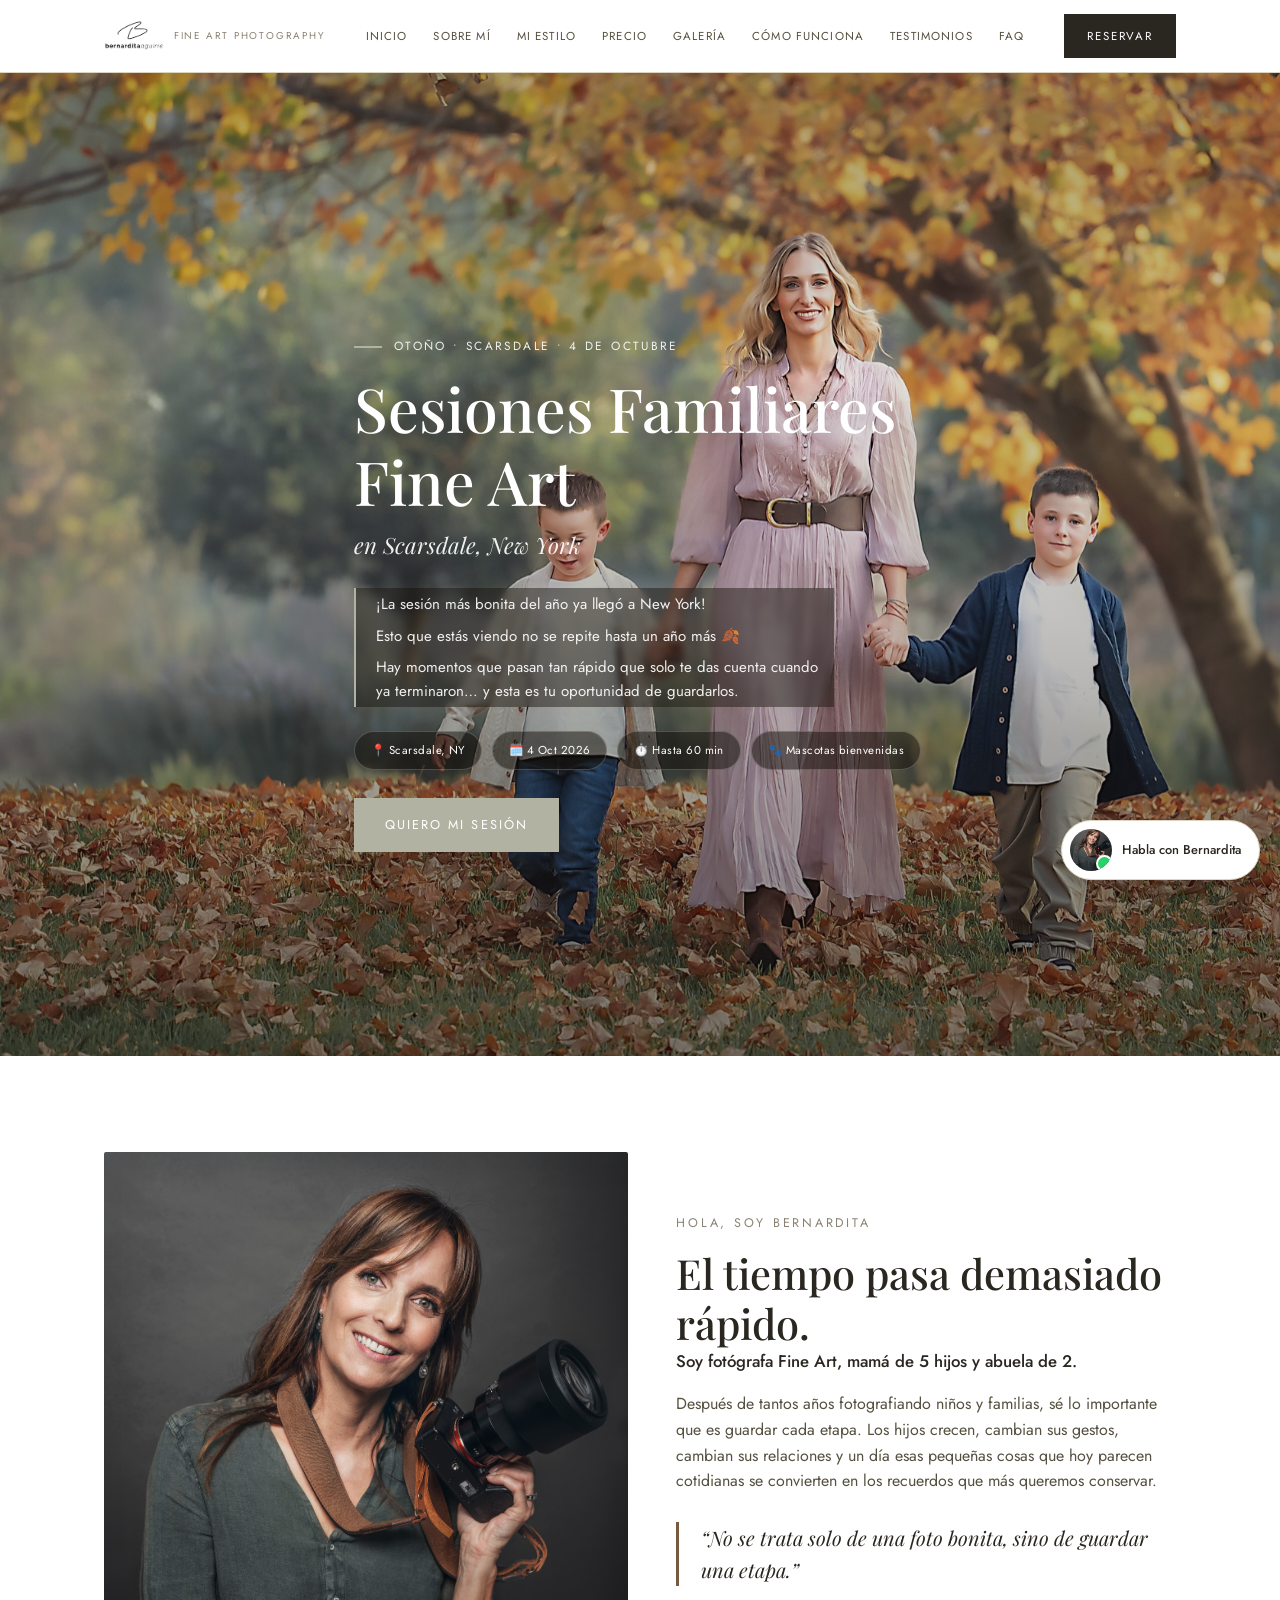
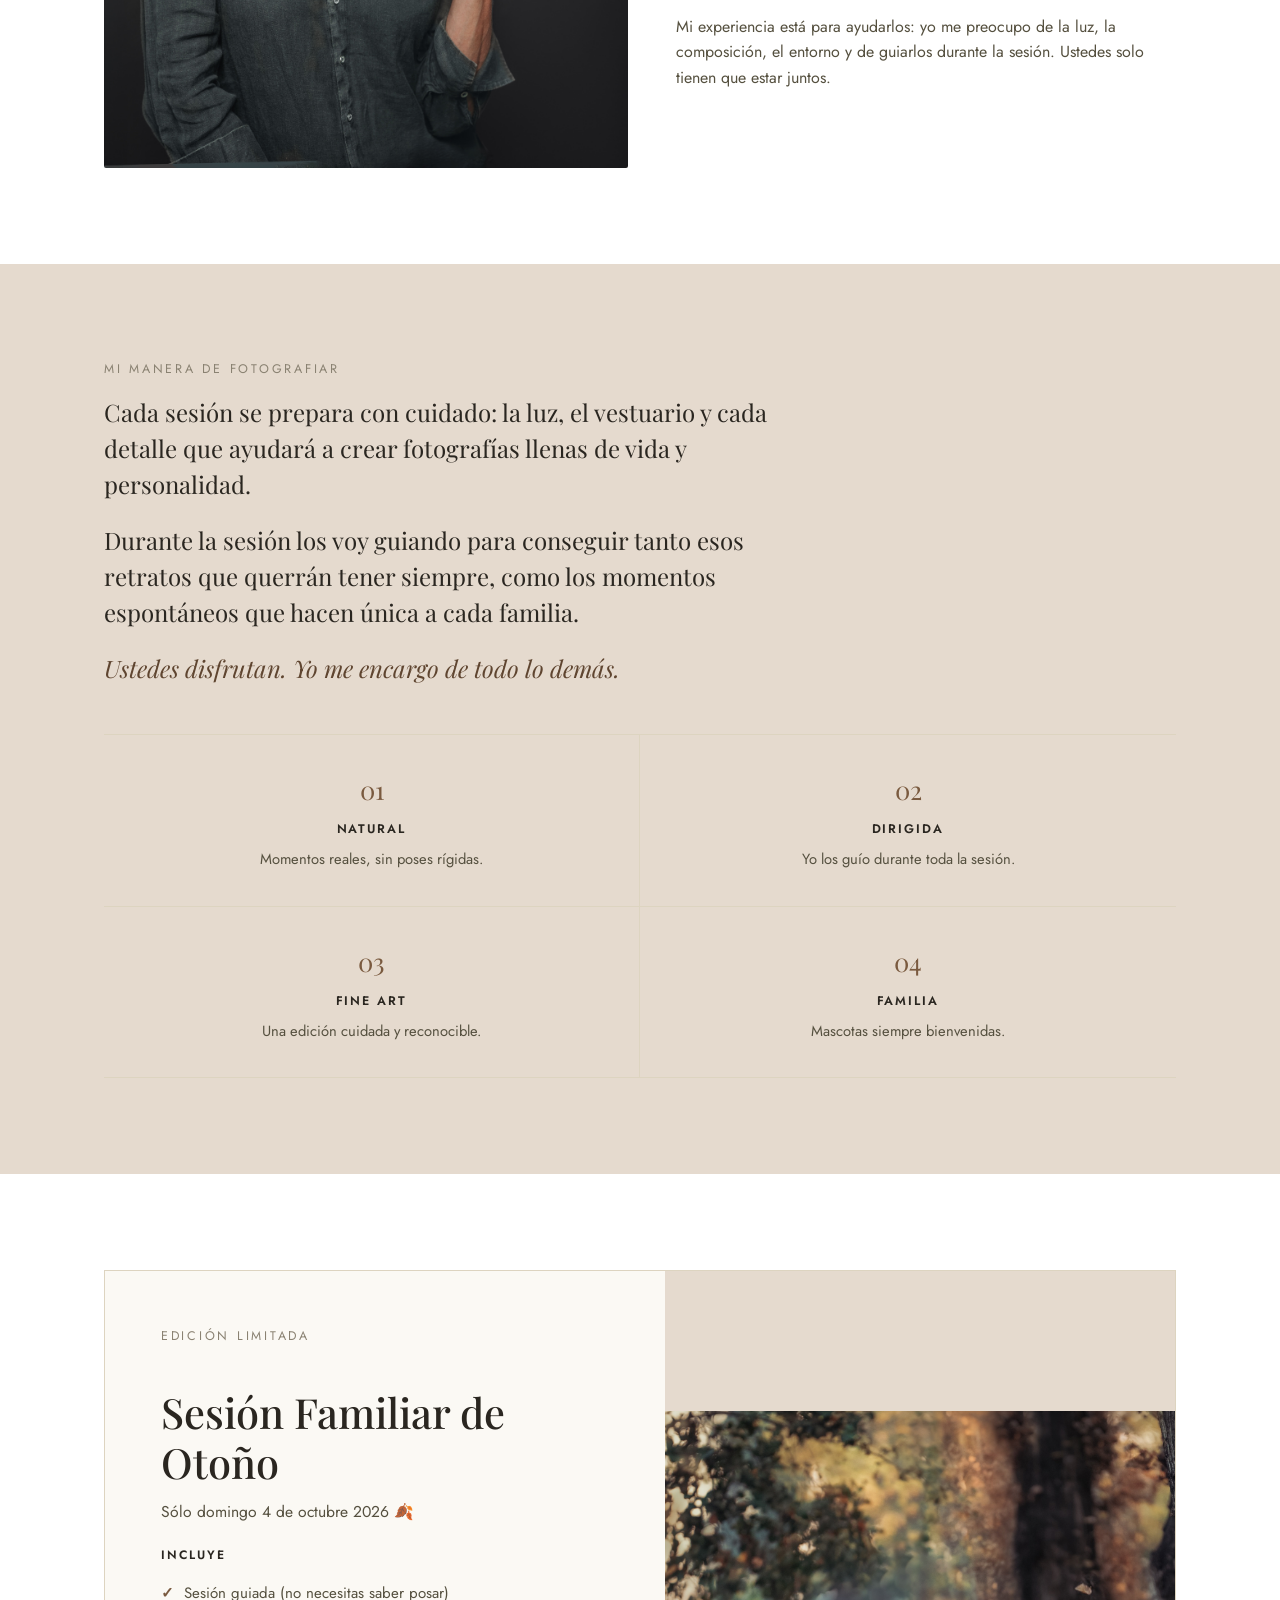
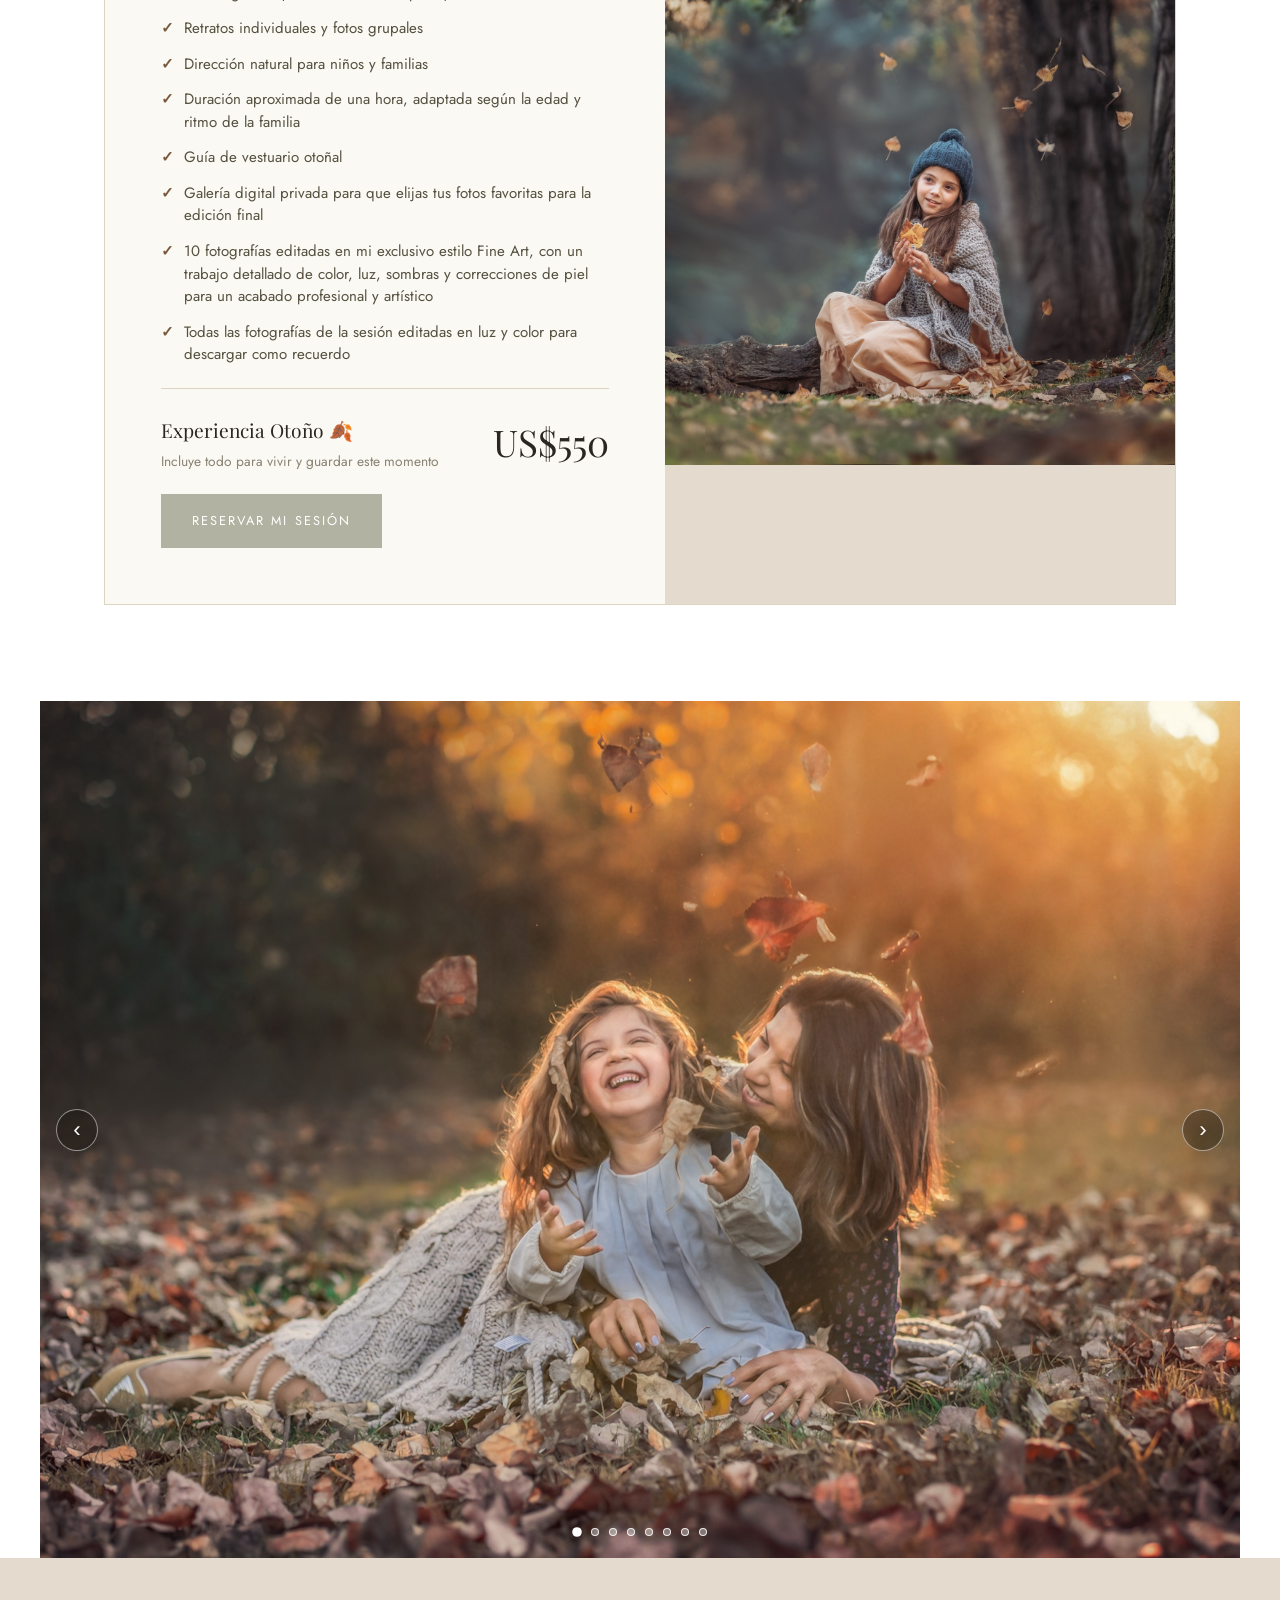
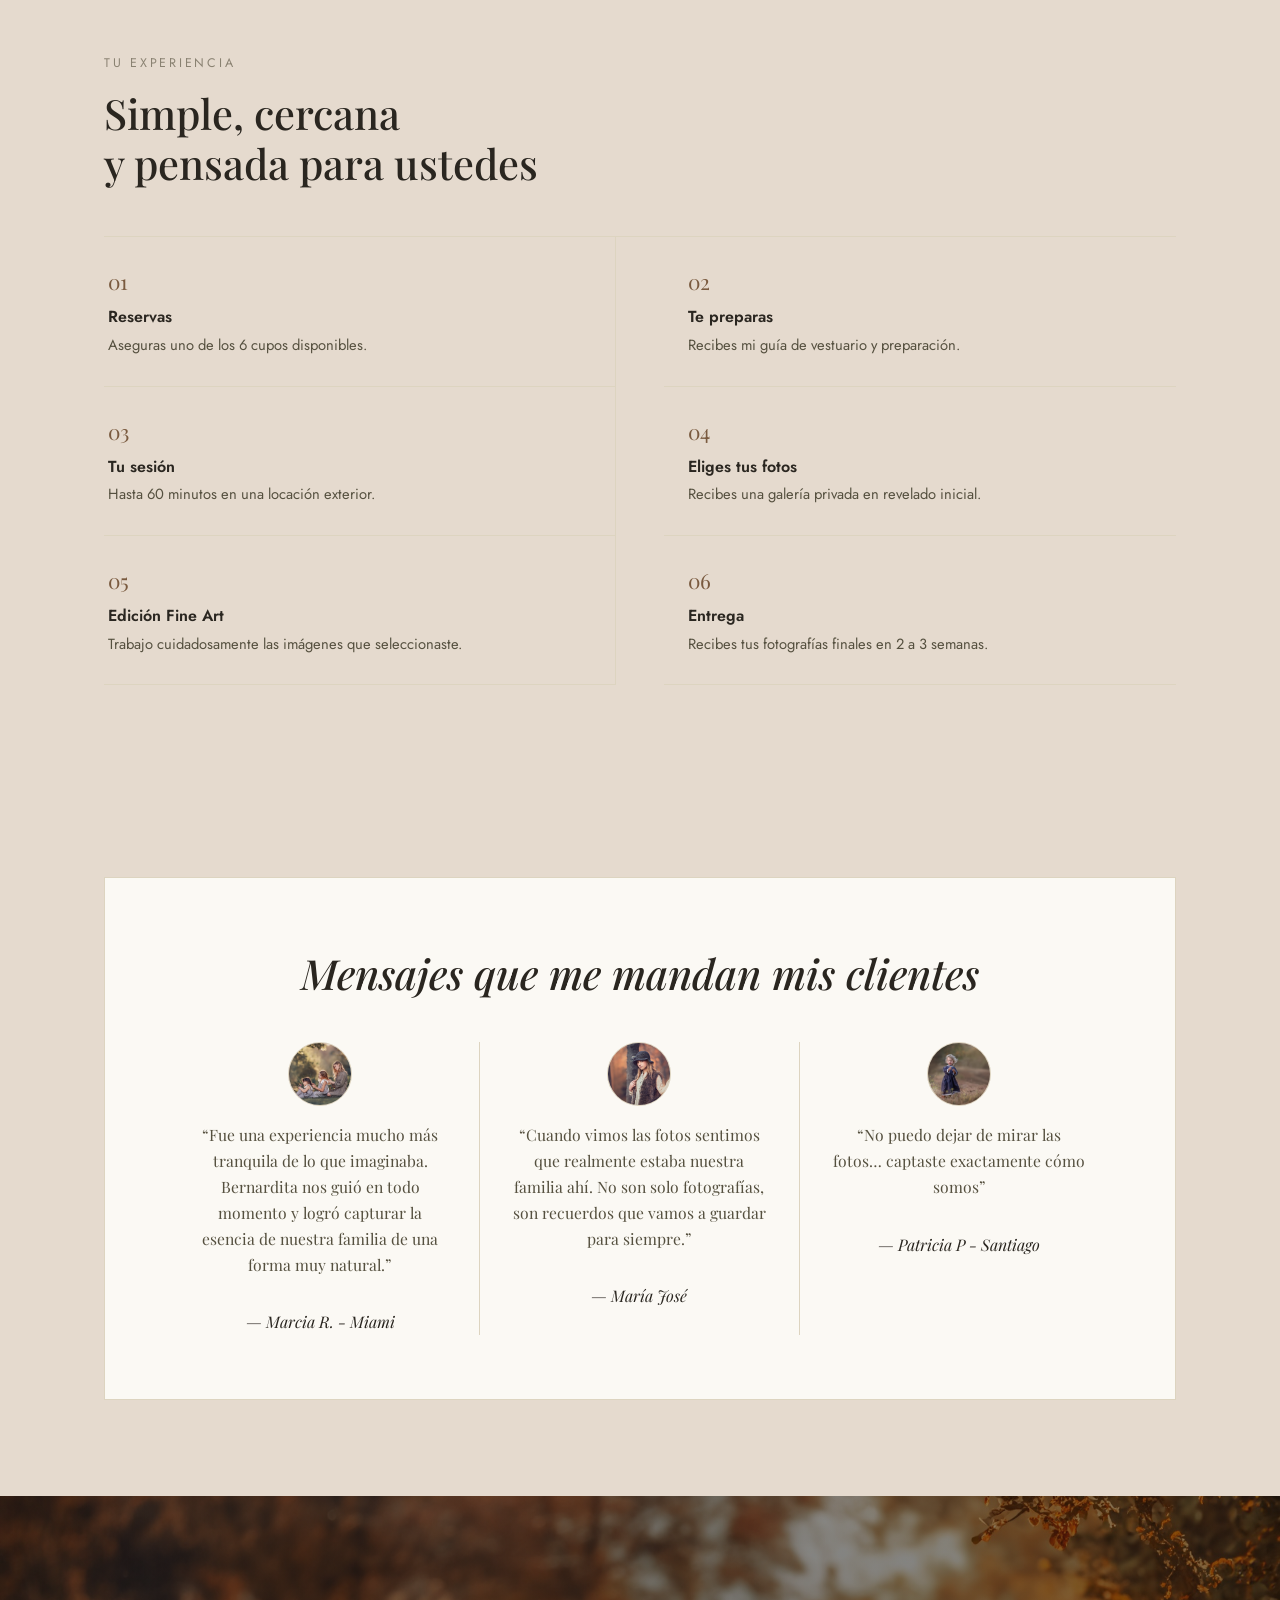
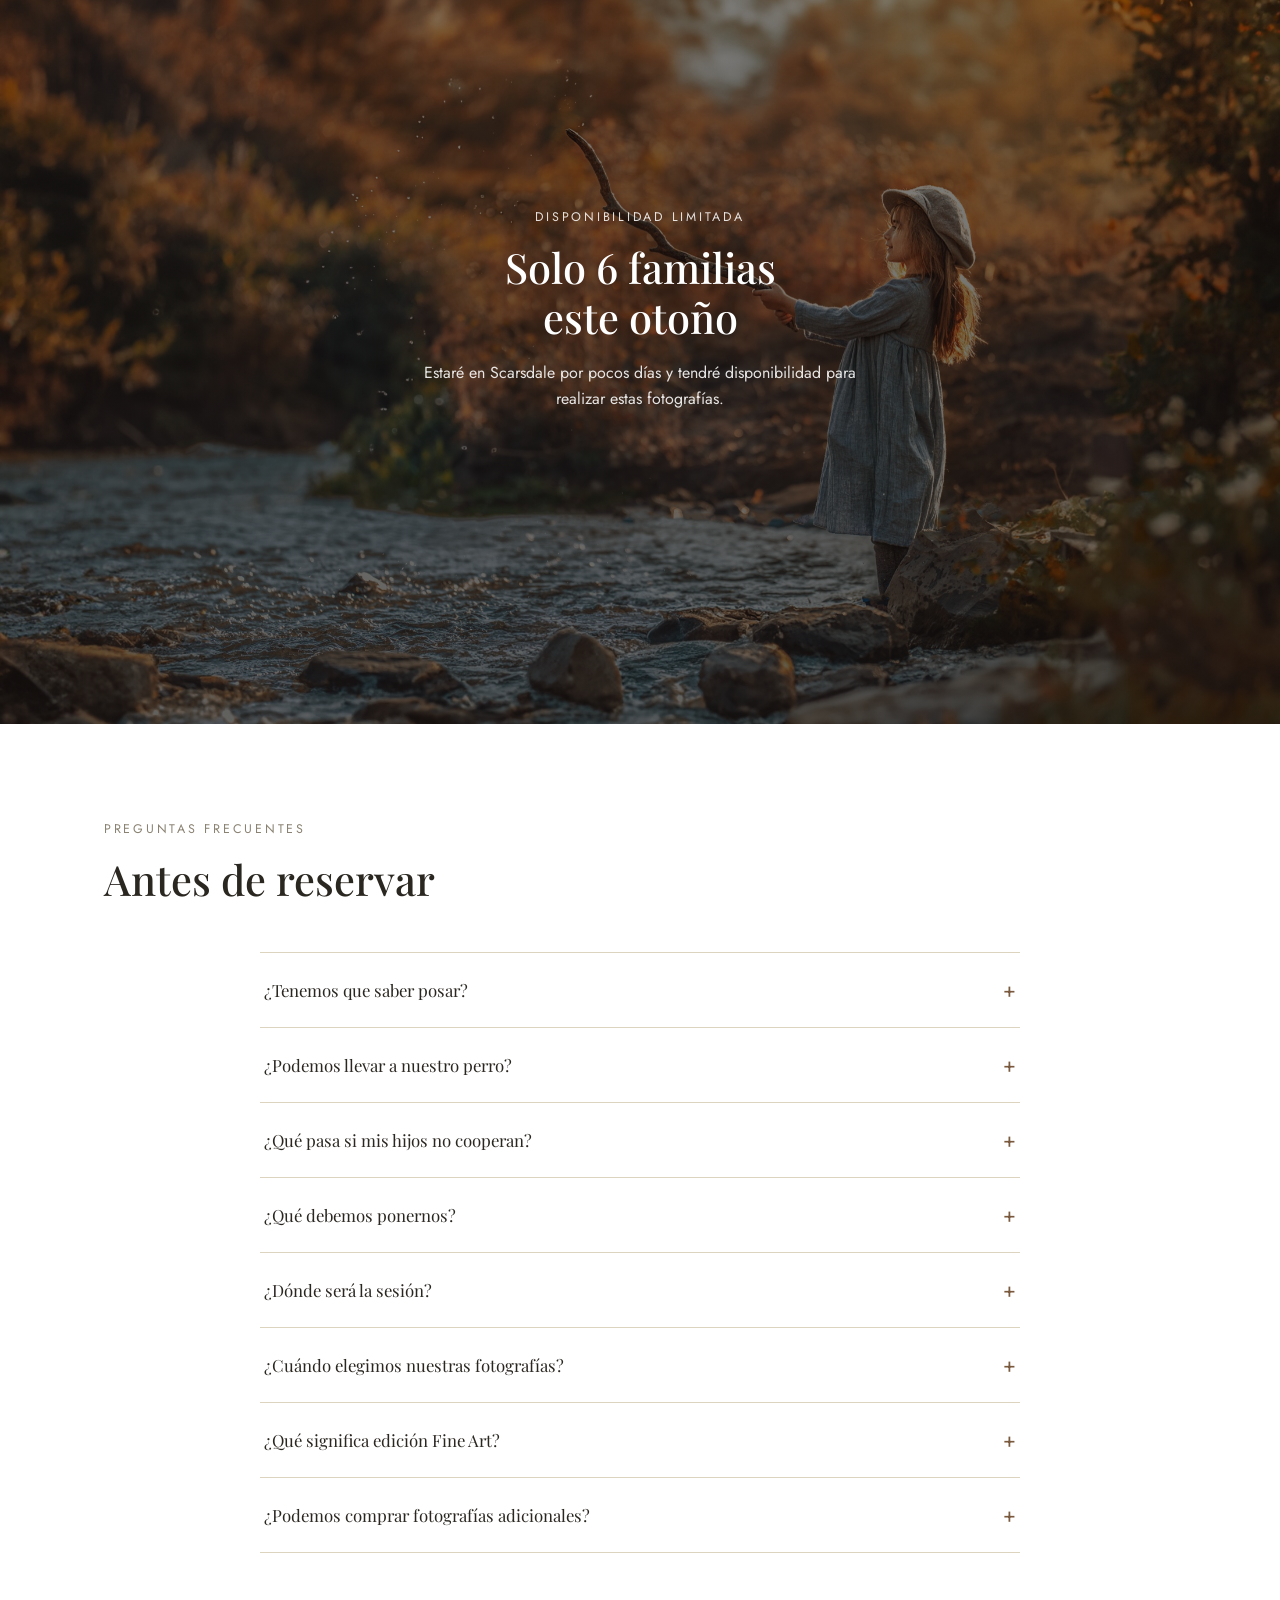
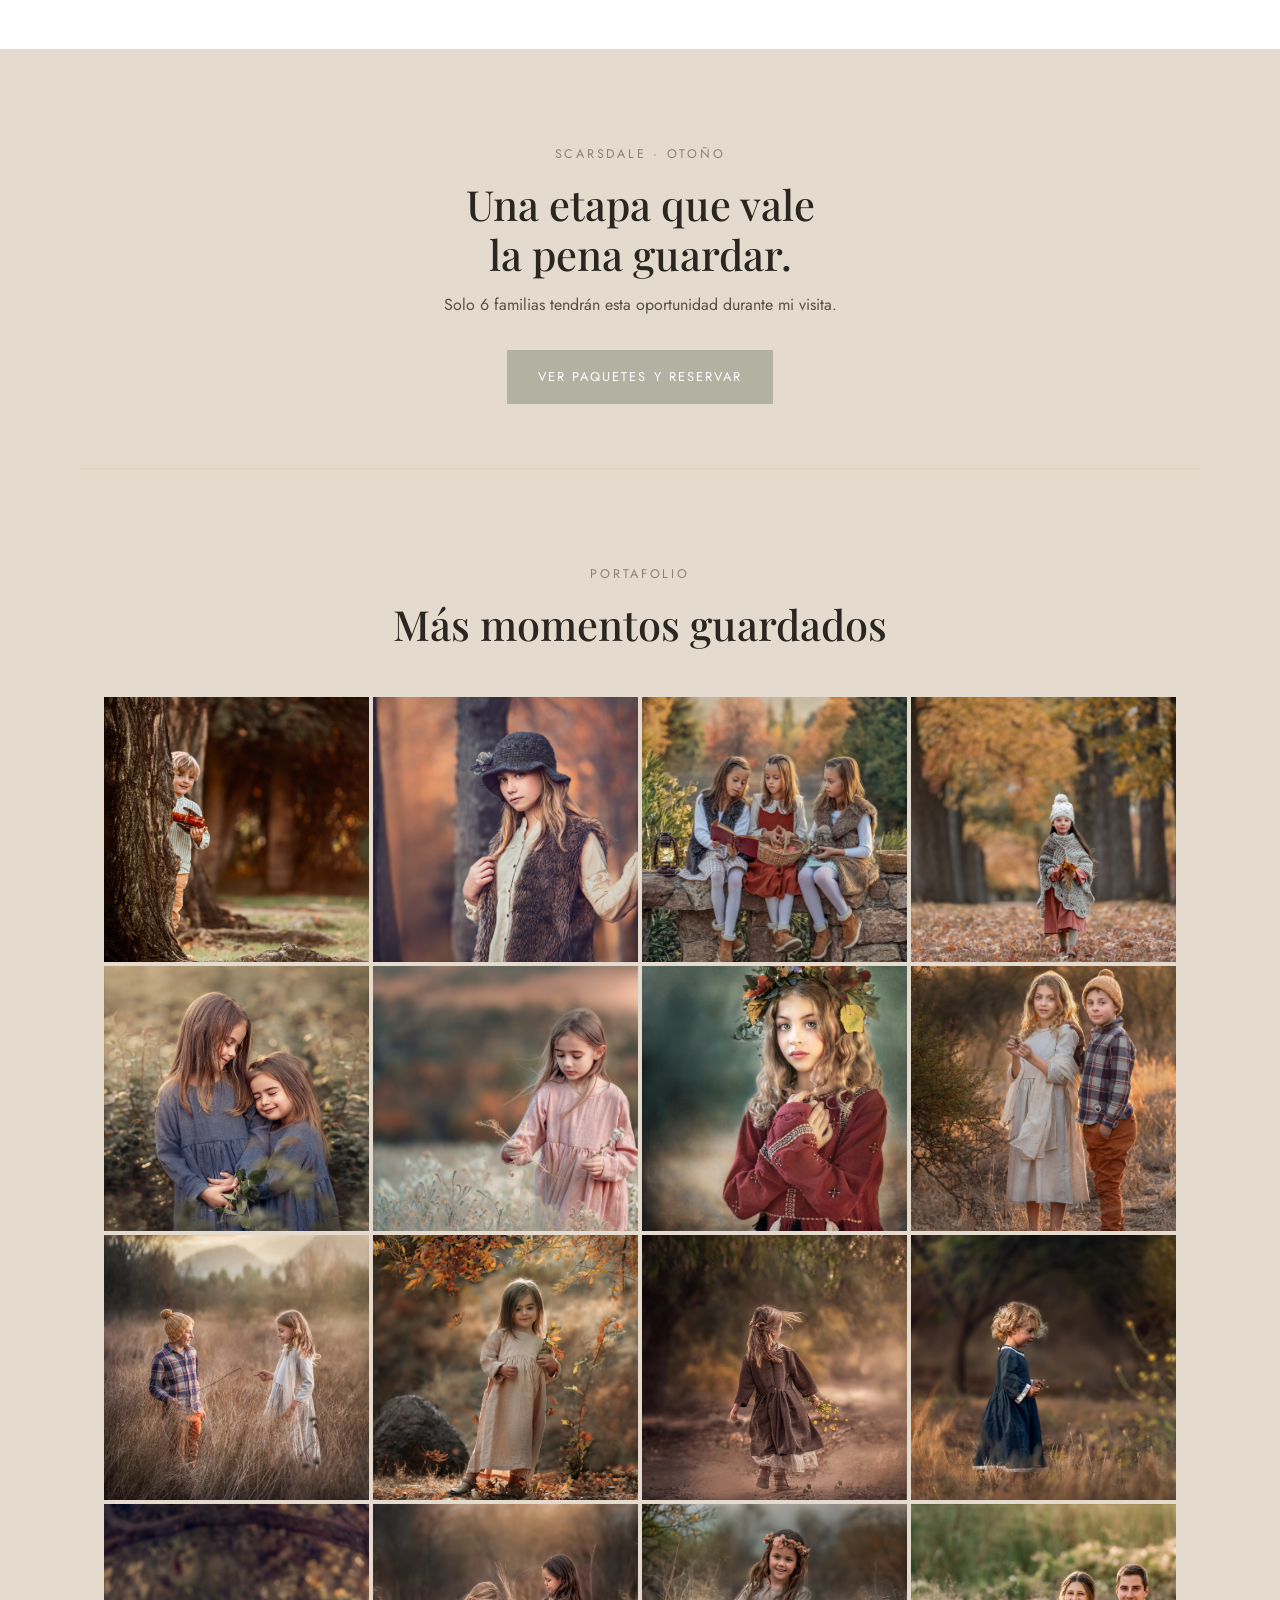
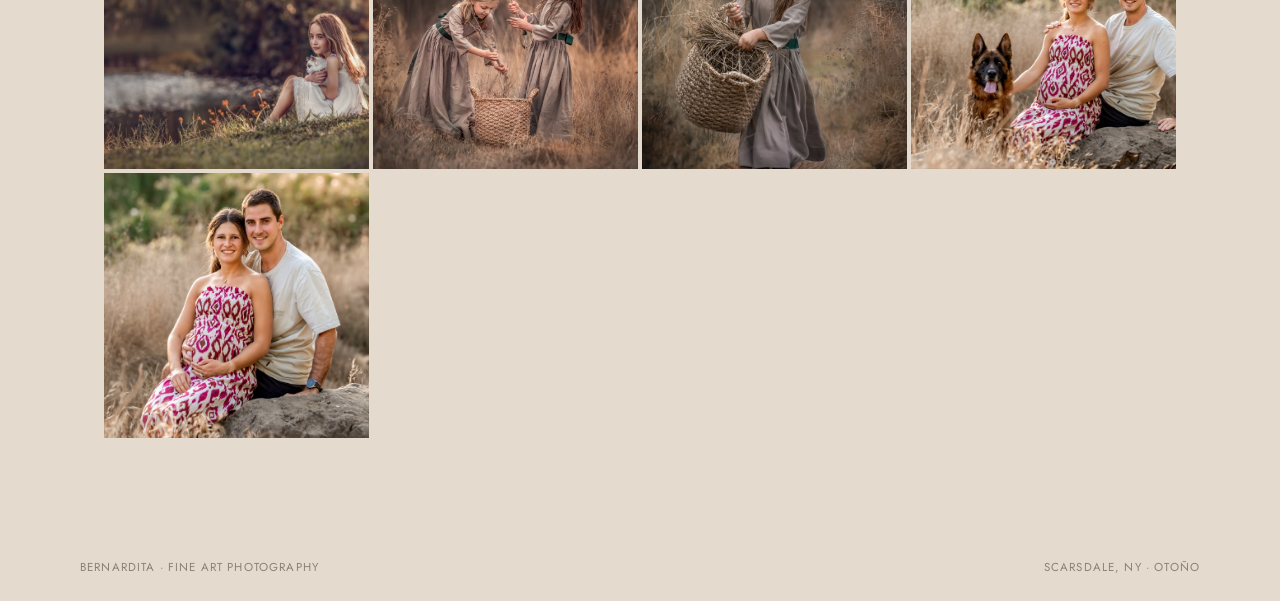
==== commit 92a7f552: "Completa la galería en cuadrícula con las 13 fotos que faltaban Agrega las 13 fotos que Bernardita s" ====
--- a/index.html
+++ b/index.html
@@ -391,11 +391,6 @@
 </section>
 
 <!-- ============ GALERÍA COMPLETA ============ -->
-<!-- TODO: agregar aquí las 12 fotos que faltan. Para cada una: exportar una versión liviana a
-     images/ (como las grid-N.jpg de acá abajo) y agregar un bloque:
-     <a class="full-gallery-item" href="images/NOMBRE.jpg" target="_blank">
-       <img src="images/NOMBRE.jpg" alt="..." loading="lazy" />
-     </a> -->
 <section class="full-gallery" id="galeria-completa">
   <div class="container">
     <div class="section-head center">
@@ -414,6 +409,45 @@
       </a>
       <a class="full-gallery-item" href="images/grid-4.jpg" target="_blank">
         <img src="images/grid-4.jpg" alt="Niña con poncho caminando por un sendero de árboles en otoño" loading="lazy" />
+      </a>
+      <a class="full-gallery-item" href="images/grid-5.jpg" target="_blank">
+        <img src="images/grid-5.jpg" alt="Dos hermanas abrazadas en un campo, vestidas de azul" loading="lazy" />
+      </a>
+      <a class="full-gallery-item" href="images/grid-6.jpg" target="_blank">
+        <img src="images/grid-6.jpg" alt="Niña con vestido rosa entre flores silvestres" loading="lazy" />
+      </a>
+      <a class="full-gallery-item" href="images/grid-7.jpg" target="_blank">
+        <img src="images/grid-7.jpg" alt="Niña con corona de hojas de otoño, retrato" loading="lazy" />
+      </a>
+      <a class="full-gallery-item" href="images/grid-8.jpg" target="_blank">
+        <img src="images/grid-8.jpg" alt="Hermanos parados juntos en un campo dorado al atardecer" loading="lazy" />
+      </a>
+      <a class="full-gallery-item" href="images/grid-9.jpg" target="_blank">
+        <img src="images/grid-9.jpg" alt="Niño y niña en un pastizal alto, jugando con una vara" loading="lazy" />
+      </a>
+      <a class="full-gallery-item" href="images/grid-10.jpg" target="_blank">
+        <img src="images/grid-10.jpg" alt="Niña sola bajo una rama de otoño, vestido rosa pálido" loading="lazy" />
+      </a>
+      <a class="full-gallery-item" href="images/grid-11.jpg" target="_blank">
+        <img src="images/grid-11.jpg" alt="Niña caminando de espaldas por un sendero con flores amarillas" loading="lazy" />
+      </a>
+      <a class="full-gallery-item" href="images/grid-12.jpg" target="_blank">
+        <img src="images/grid-12.jpg" alt="Niña con vestido azul en un campo dorado" loading="lazy" />
+      </a>
+      <a class="full-gallery-item" href="images/grid-13.jpg" target="_blank">
+        <img src="images/grid-13.jpg" alt="Niña junto a un estanque abrazando a su gato" loading="lazy" />
+      </a>
+      <a class="full-gallery-item" href="images/grid-14.jpg" target="_blank">
+        <img src="images/grid-14.jpg" alt="Dos hermanas juntando ramas secas en una canasta" loading="lazy" />
+      </a>
+      <a class="full-gallery-item" href="images/grid-15.jpg" target="_blank">
+        <img src="images/grid-15.jpg" alt="Niña con corona de flores cargando una canasta de heno" loading="lazy" />
+      </a>
+      <a class="full-gallery-item" href="images/grid-16.jpg" target="_blank">
+        <img src="images/grid-16.jpg" alt="Pareja esperando a su bebé junto a su perro" loading="lazy" />
+      </a>
+      <a class="full-gallery-item" href="images/grid-17.jpg" target="_blank">
+        <img src="images/grid-17.jpg" alt="Pareja esperando a su bebé junto a su perro, retrato" loading="lazy" />
       </a>
     </div>
   </div>
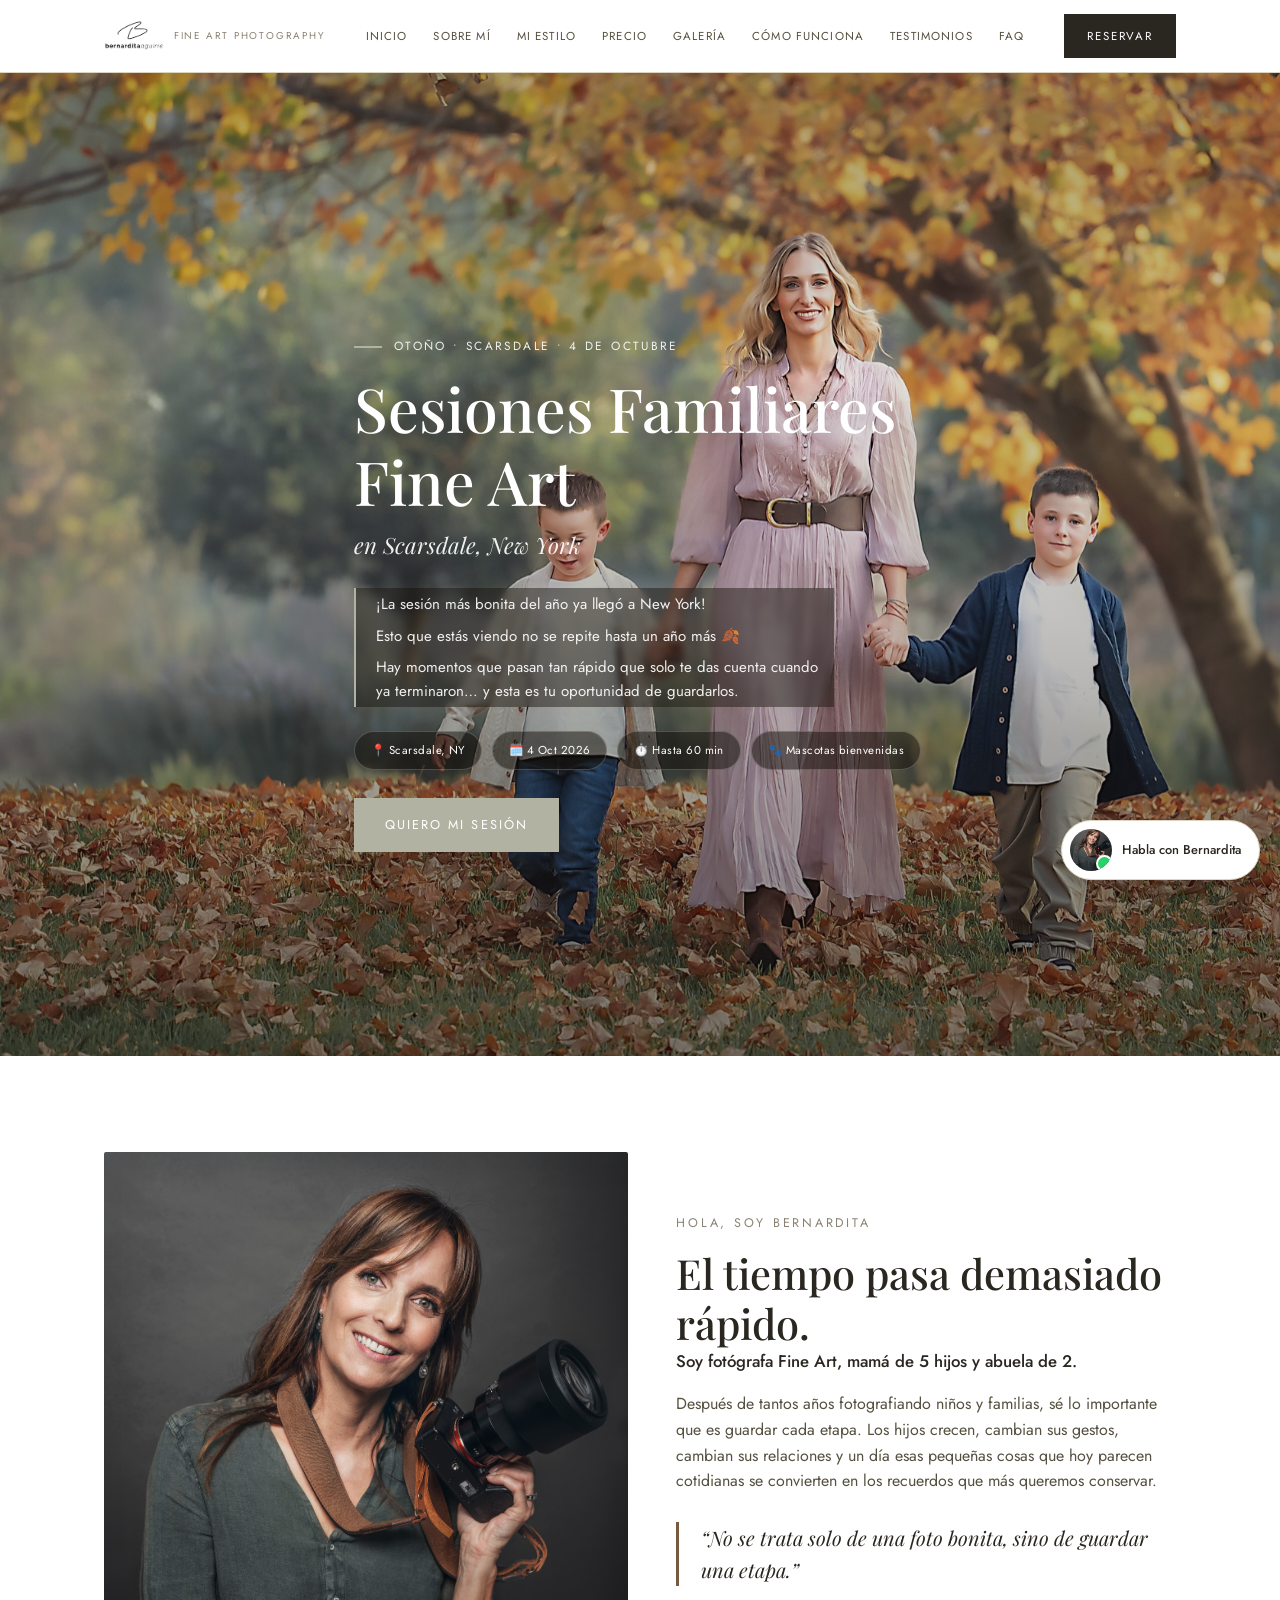
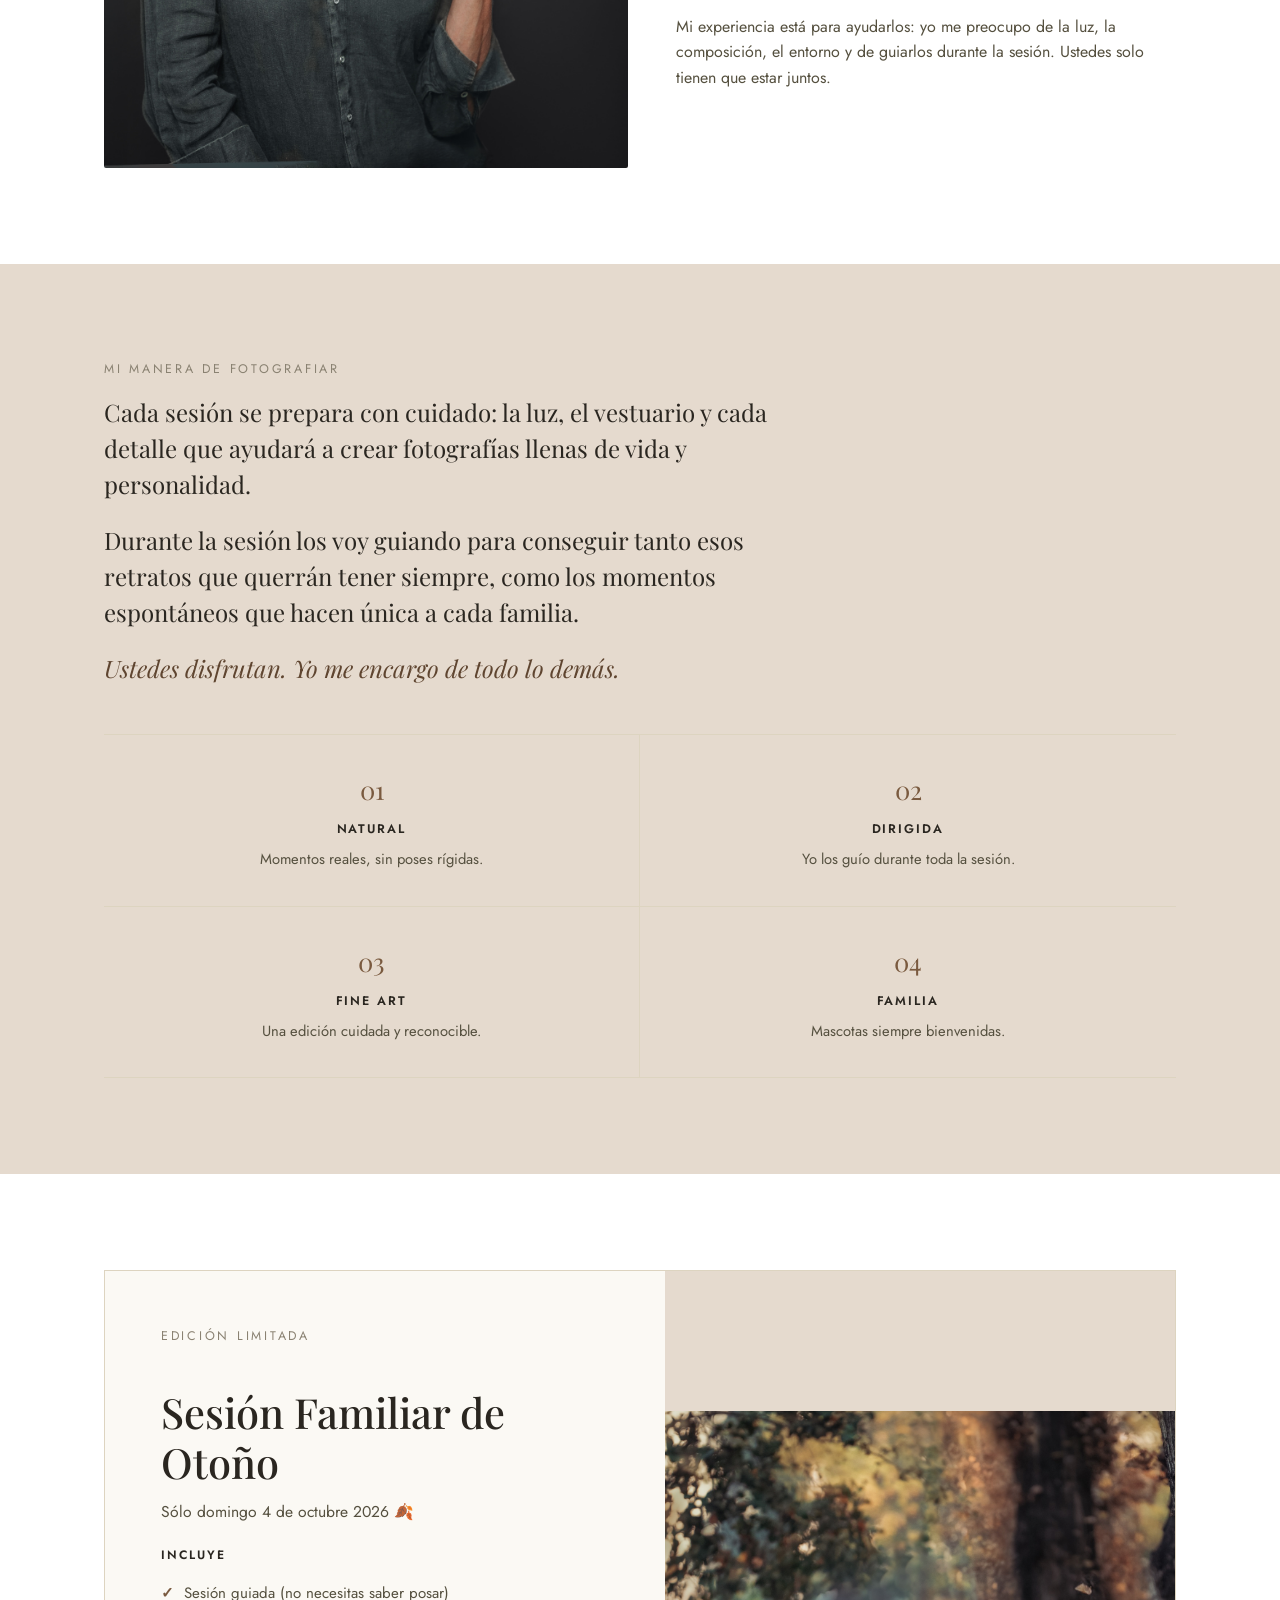
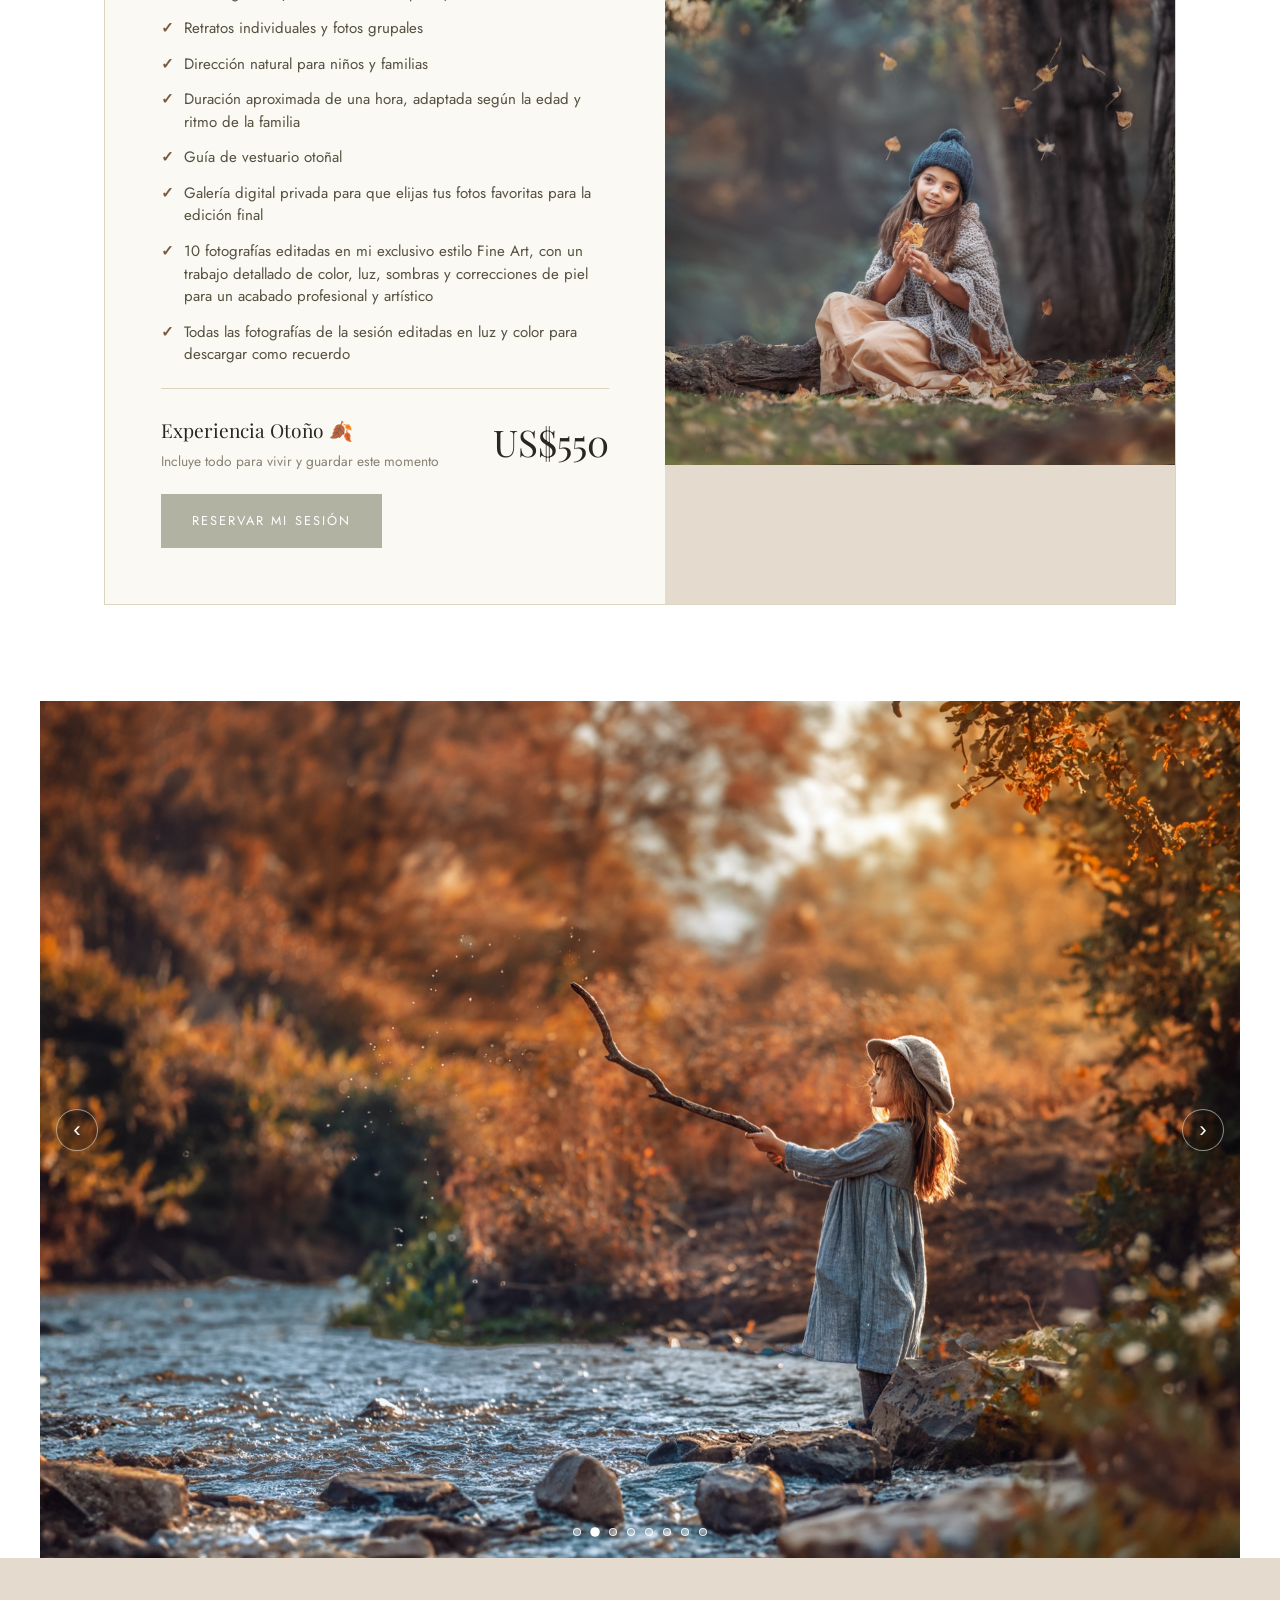
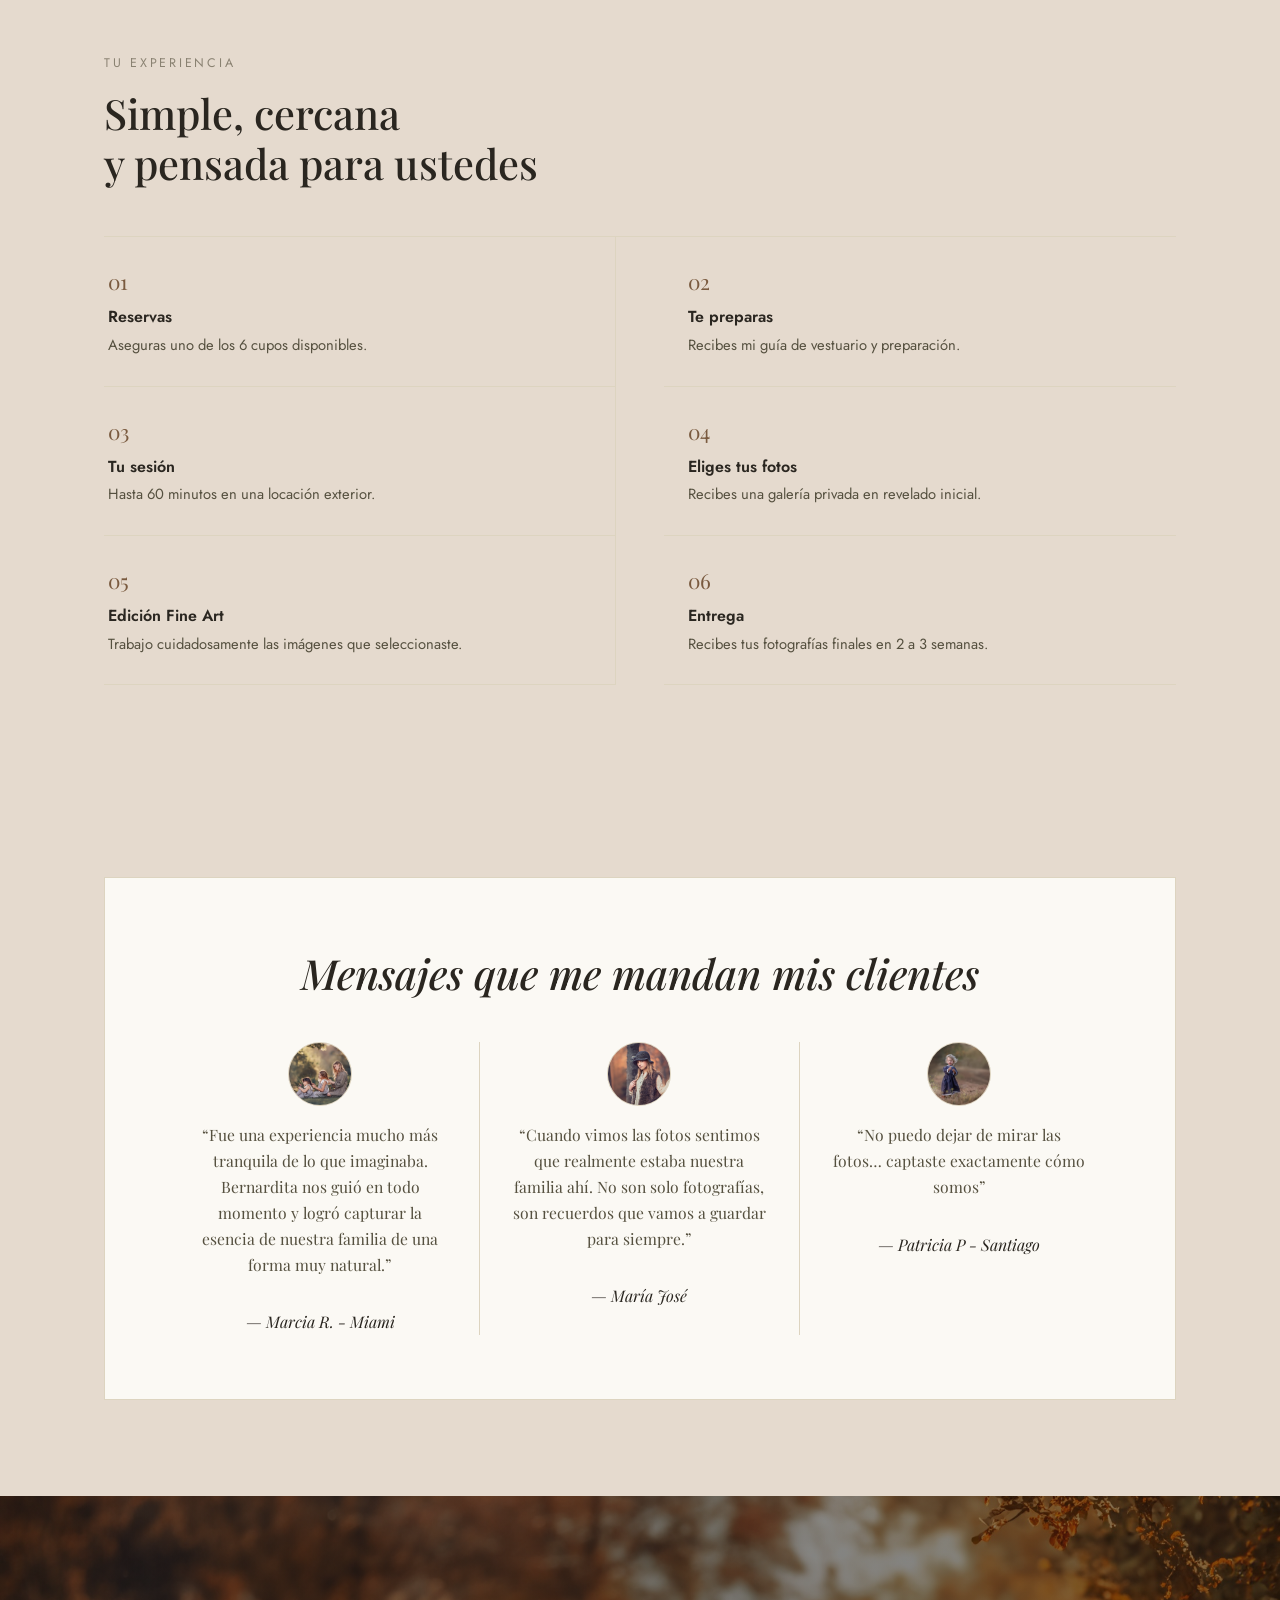
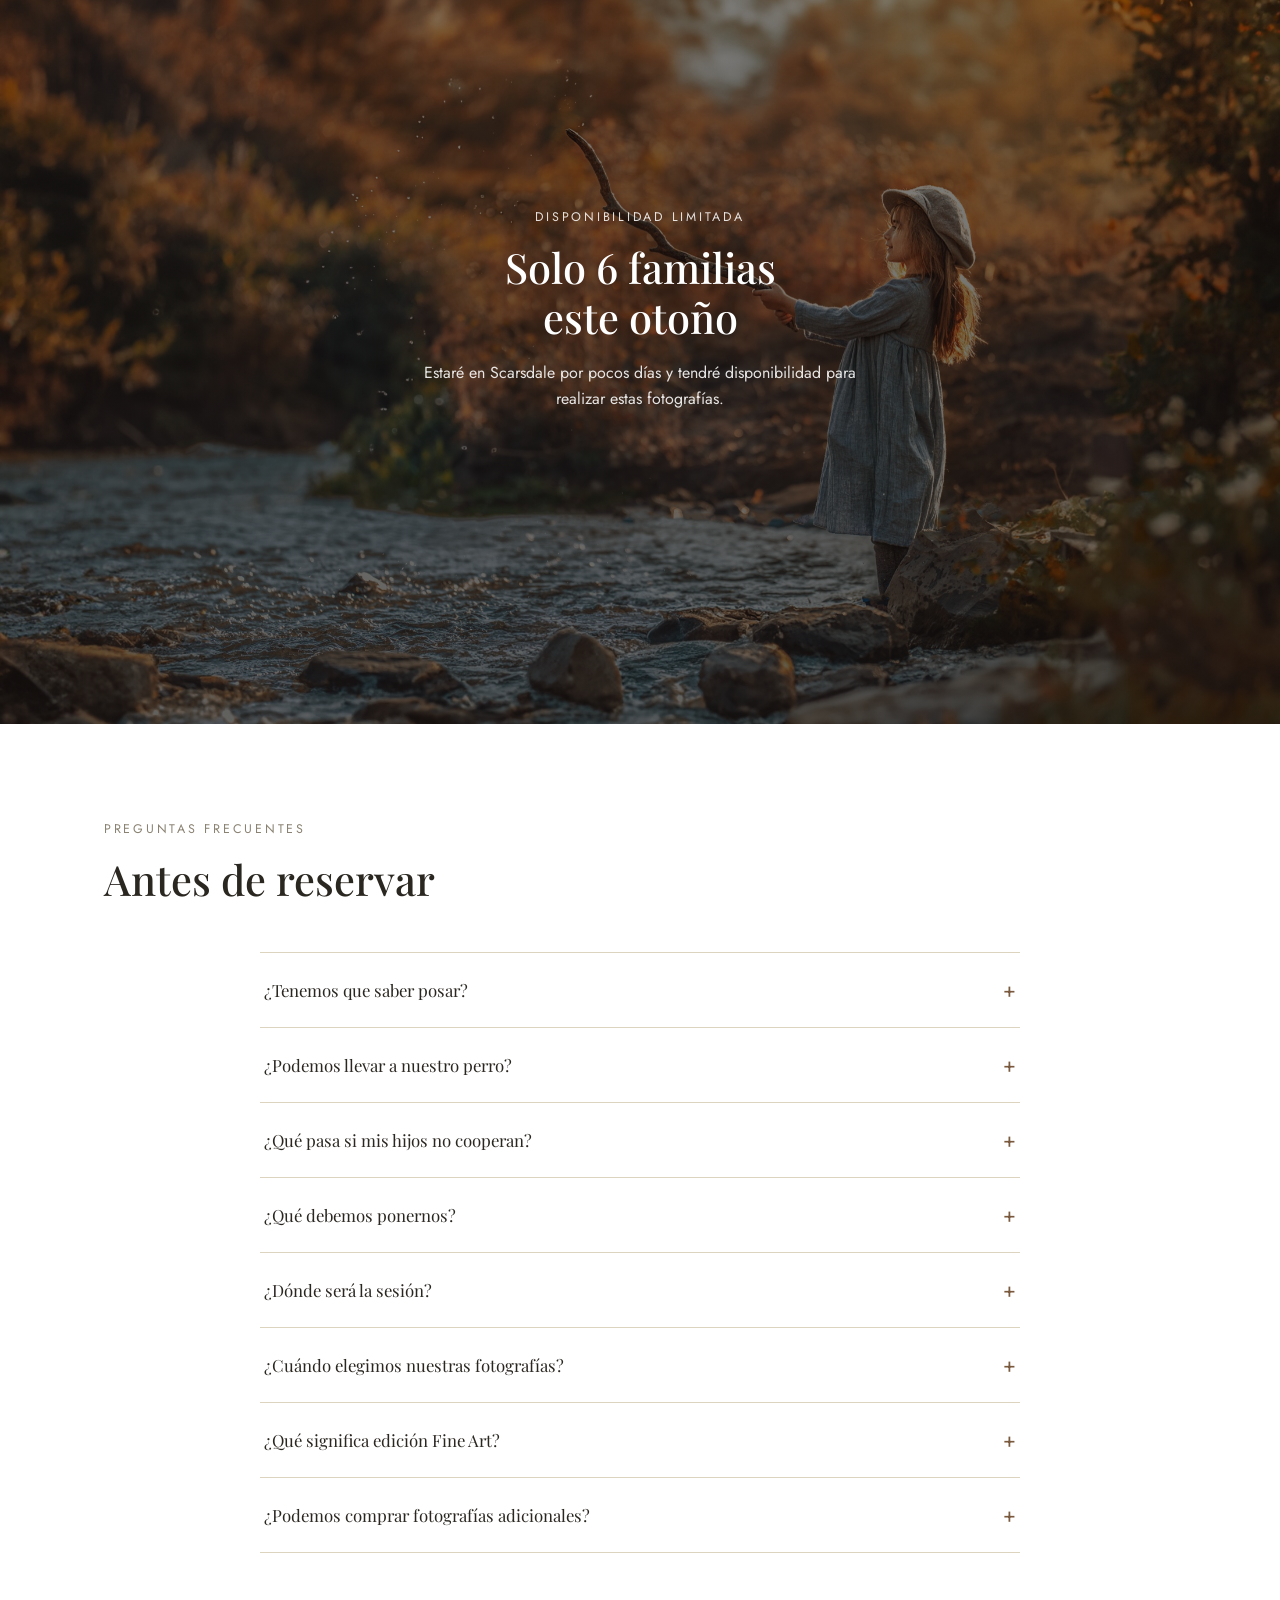
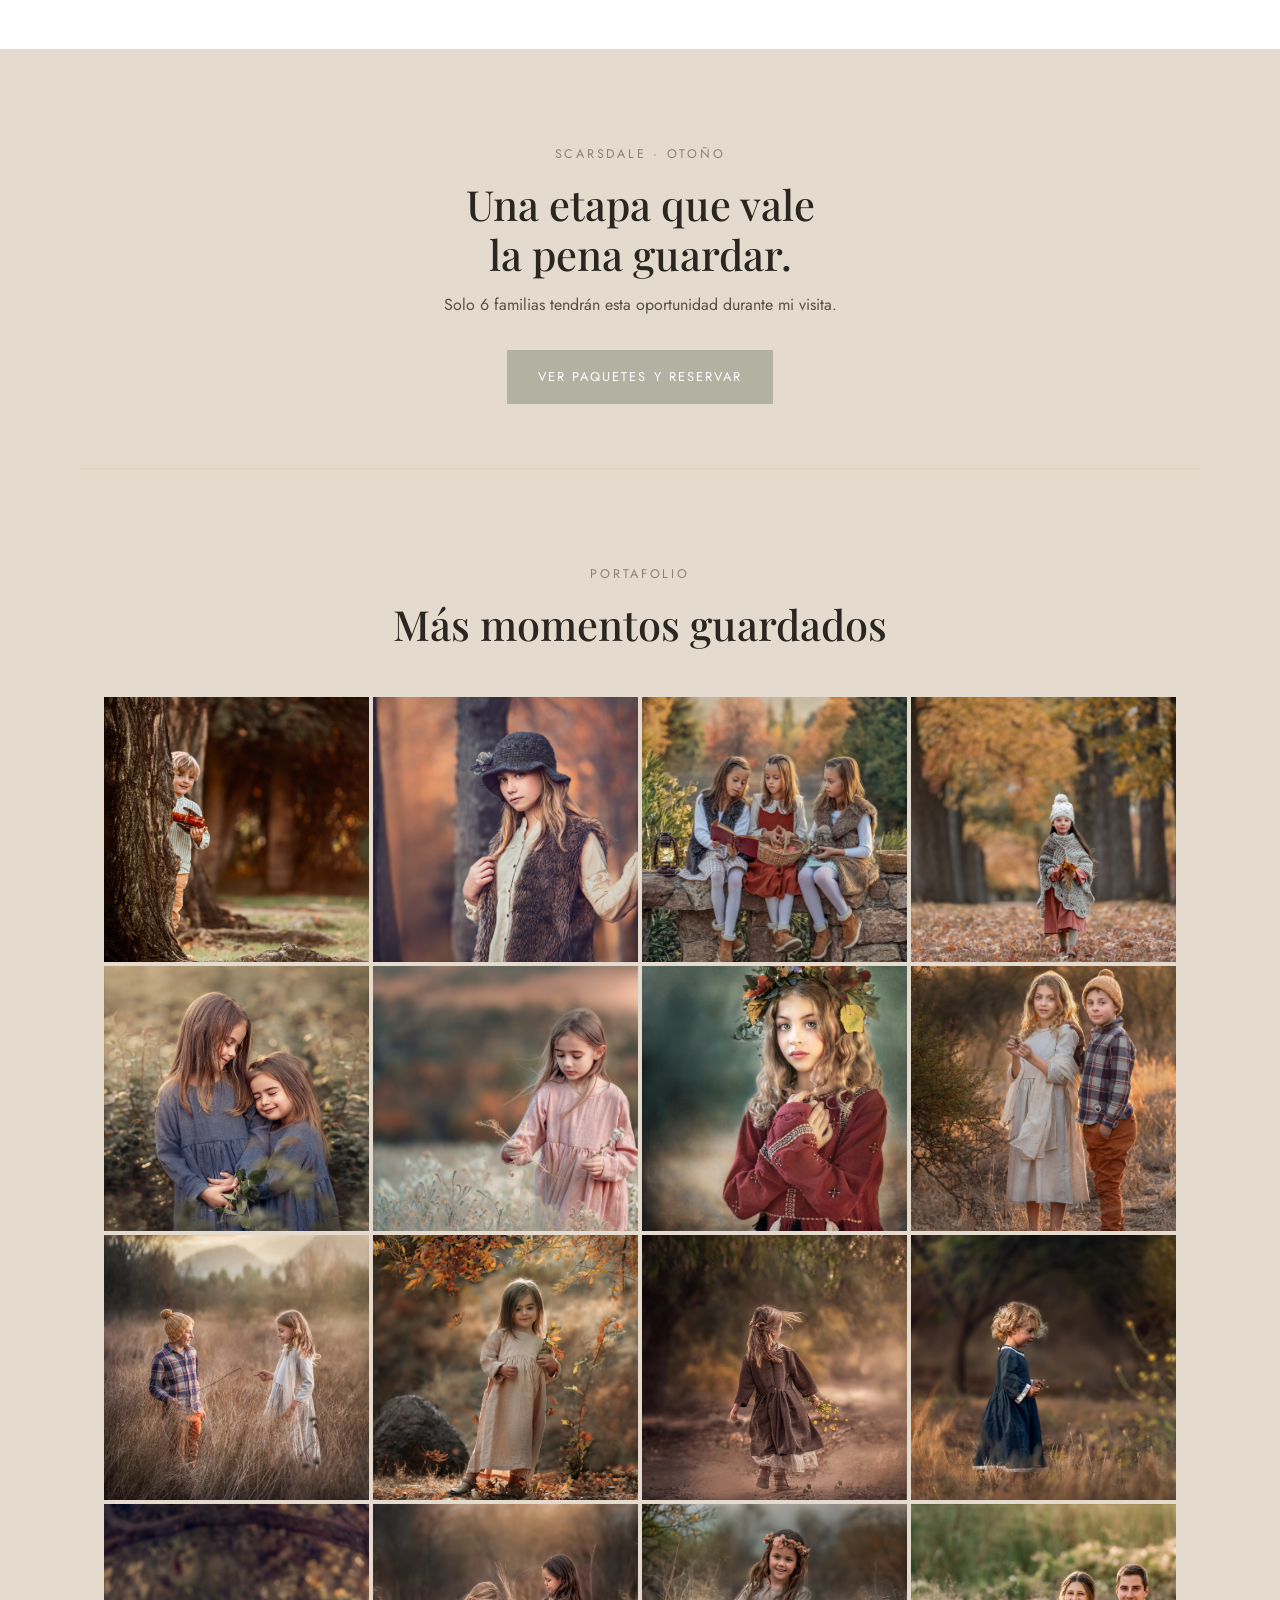
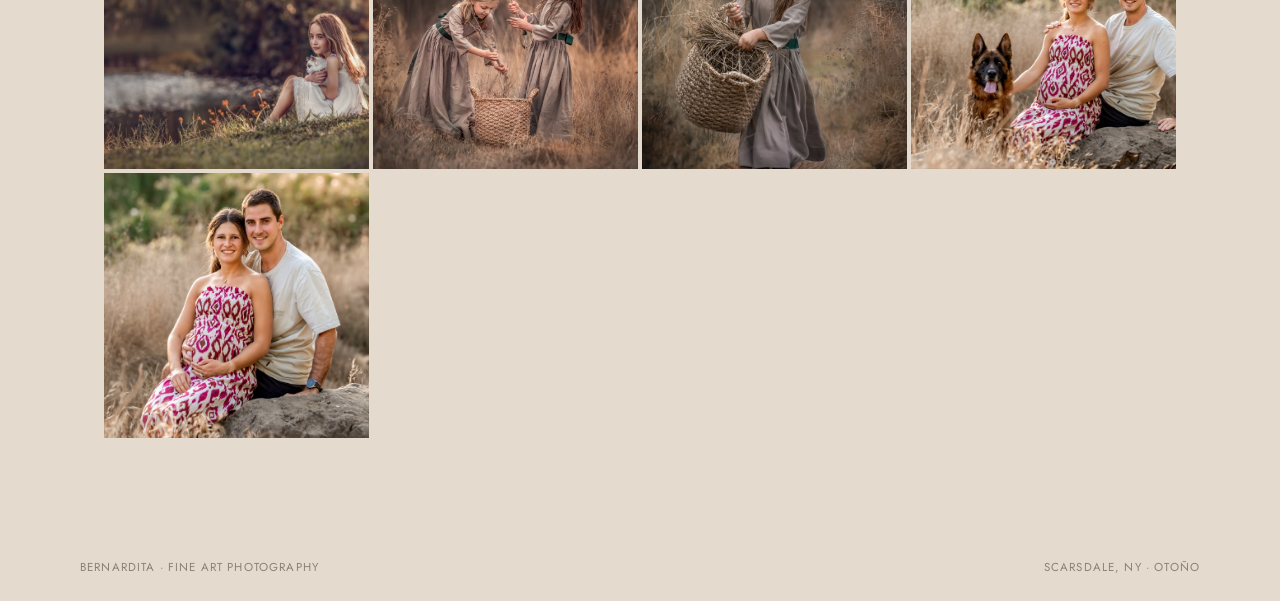
==== commit 43f0fb44: "Conecta el dominio propio y ajusta el título del sitio - Agrega el archivo CNAME para usar www.berna" ====
--- a/index.html
+++ b/index.html
@@ -3,7 +3,7 @@
 <head>
 <meta charset="UTF-8" />
 <meta name="viewport" content="width=device-width, initial-scale=1.0" />
-<title>Sesiones Fine Art en Scarsdale — Bernardita Aguirre</title>
+<title>Sesiones Fine Art — Bernardita Aguirre</title>
 <meta name="description" content="Sesiones Fine Art en Scarsdale, New York, este otoño. Solo 6 familias. Fotografías reales de una etapa que no volverá a repetirse." />
 <link rel="preconnect" href="https://fonts.googleapis.com" />
 <link rel="preconnect" href="https://fonts.gstatic.com" crossorigin />
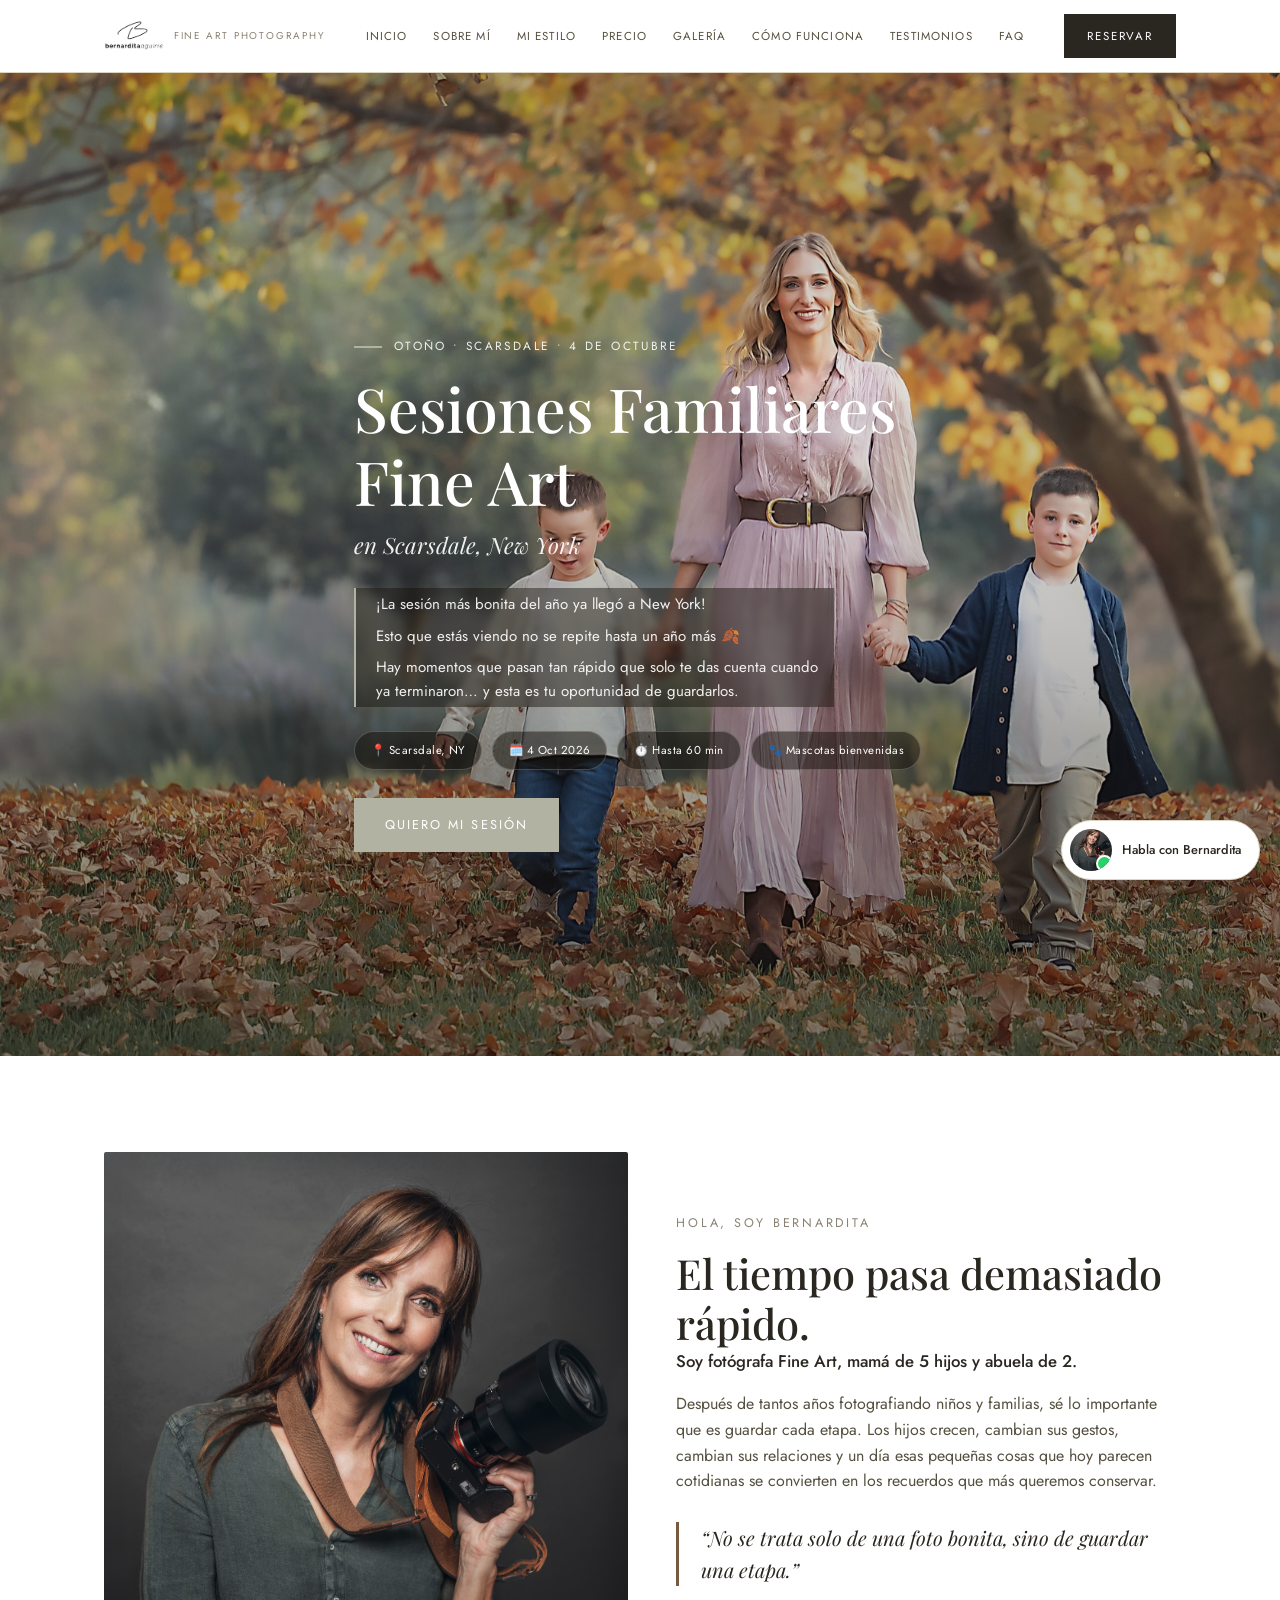
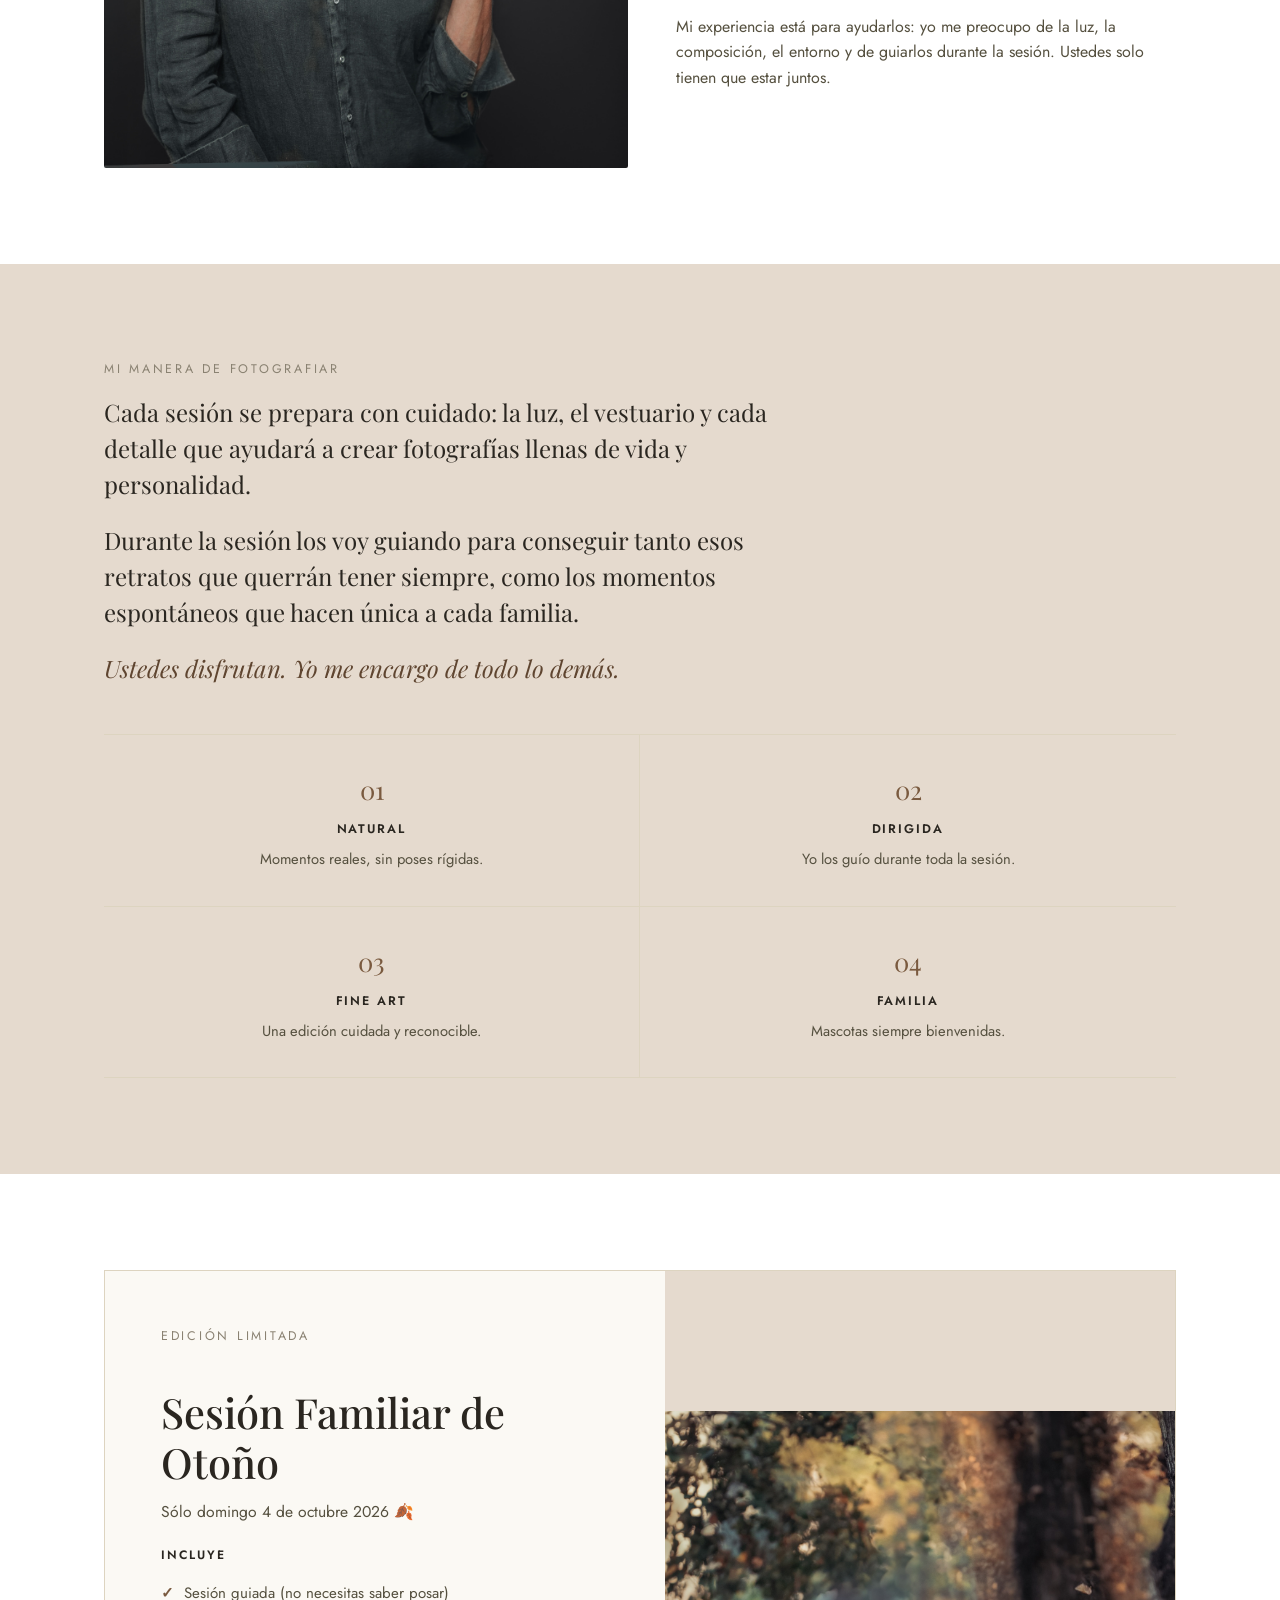
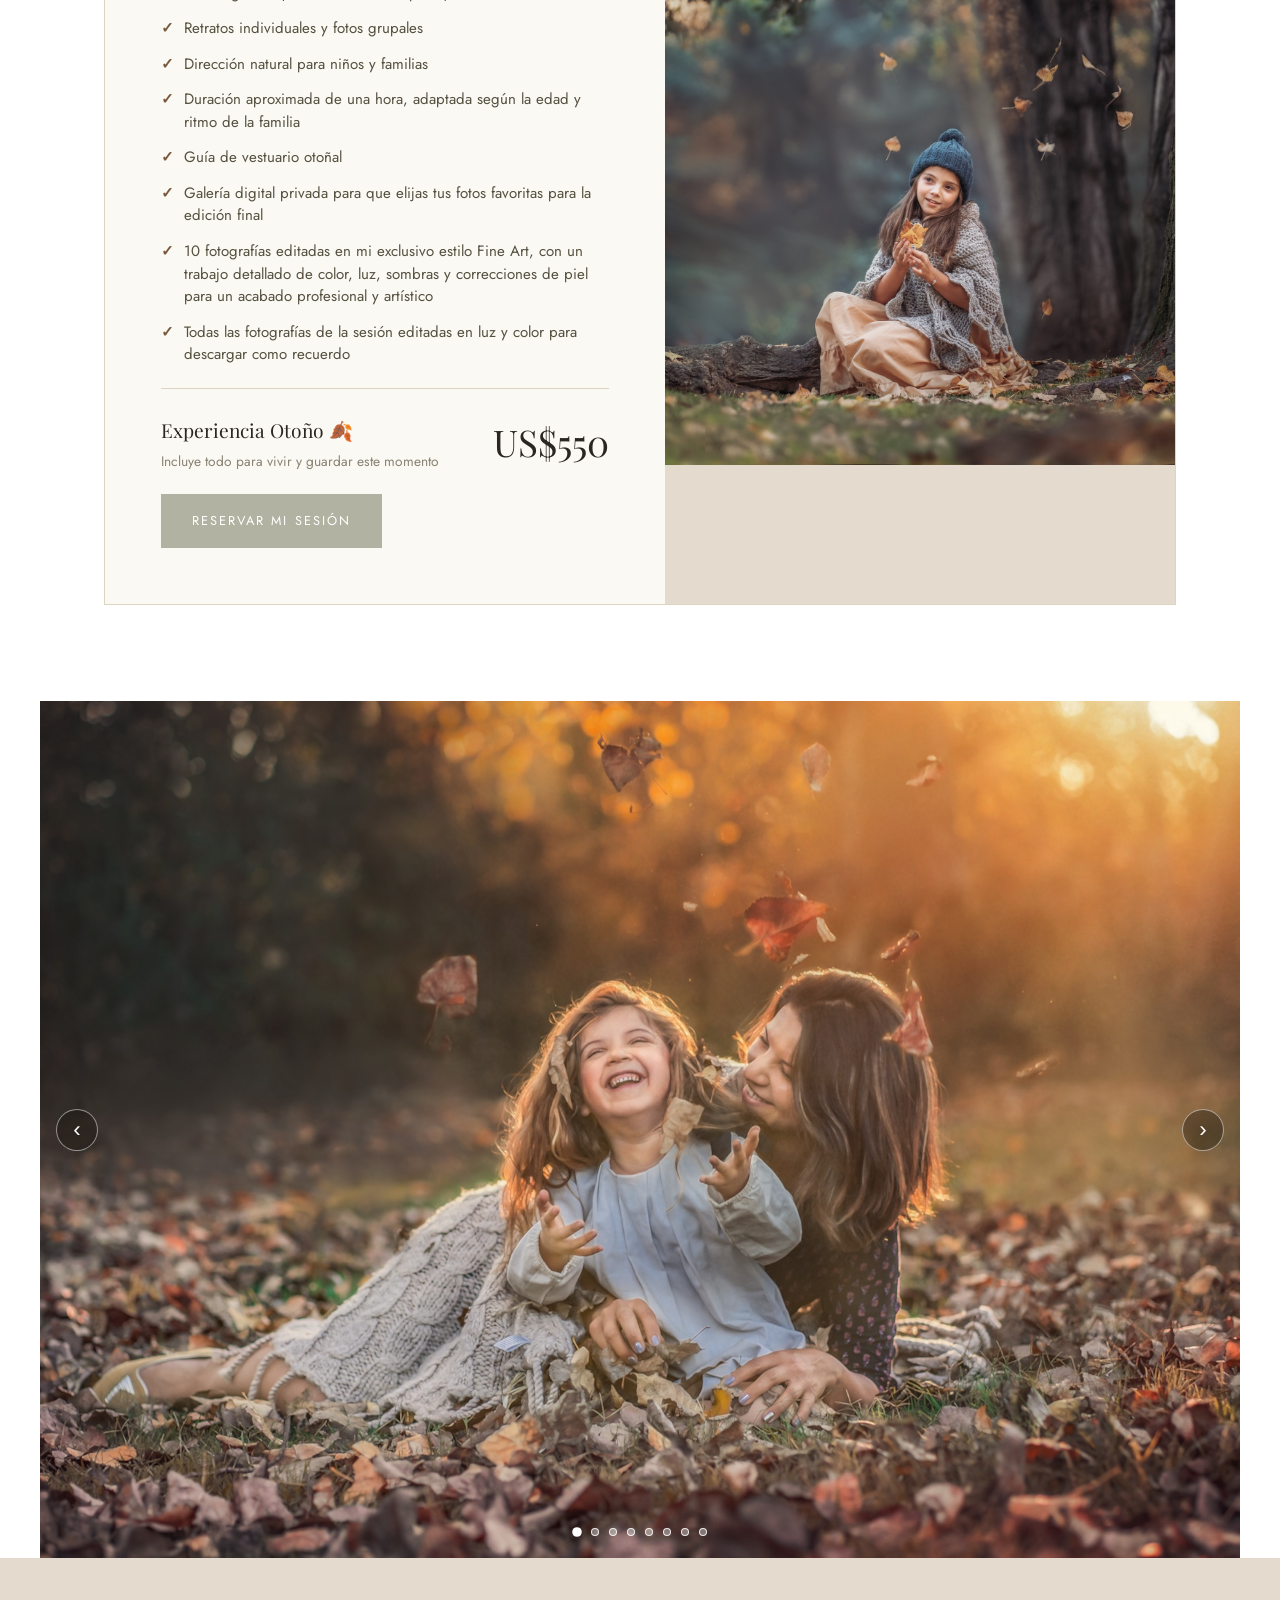
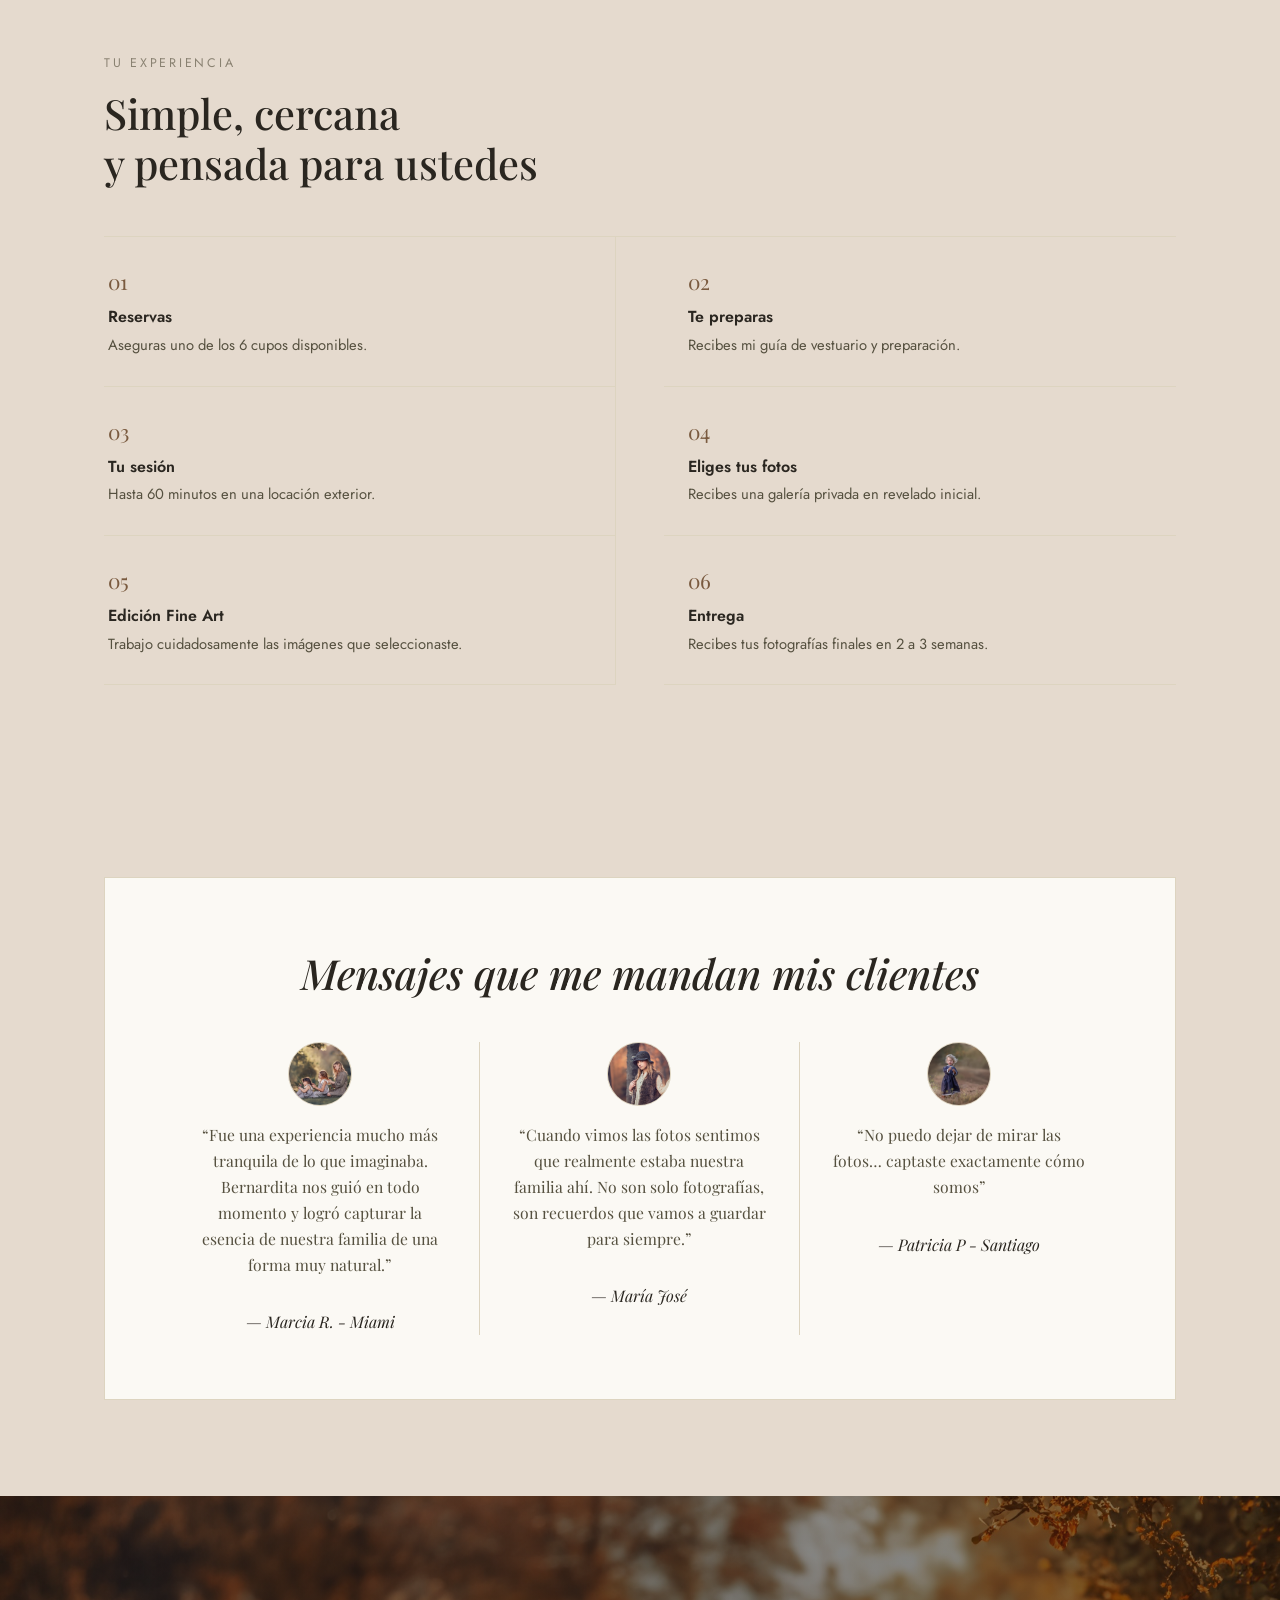
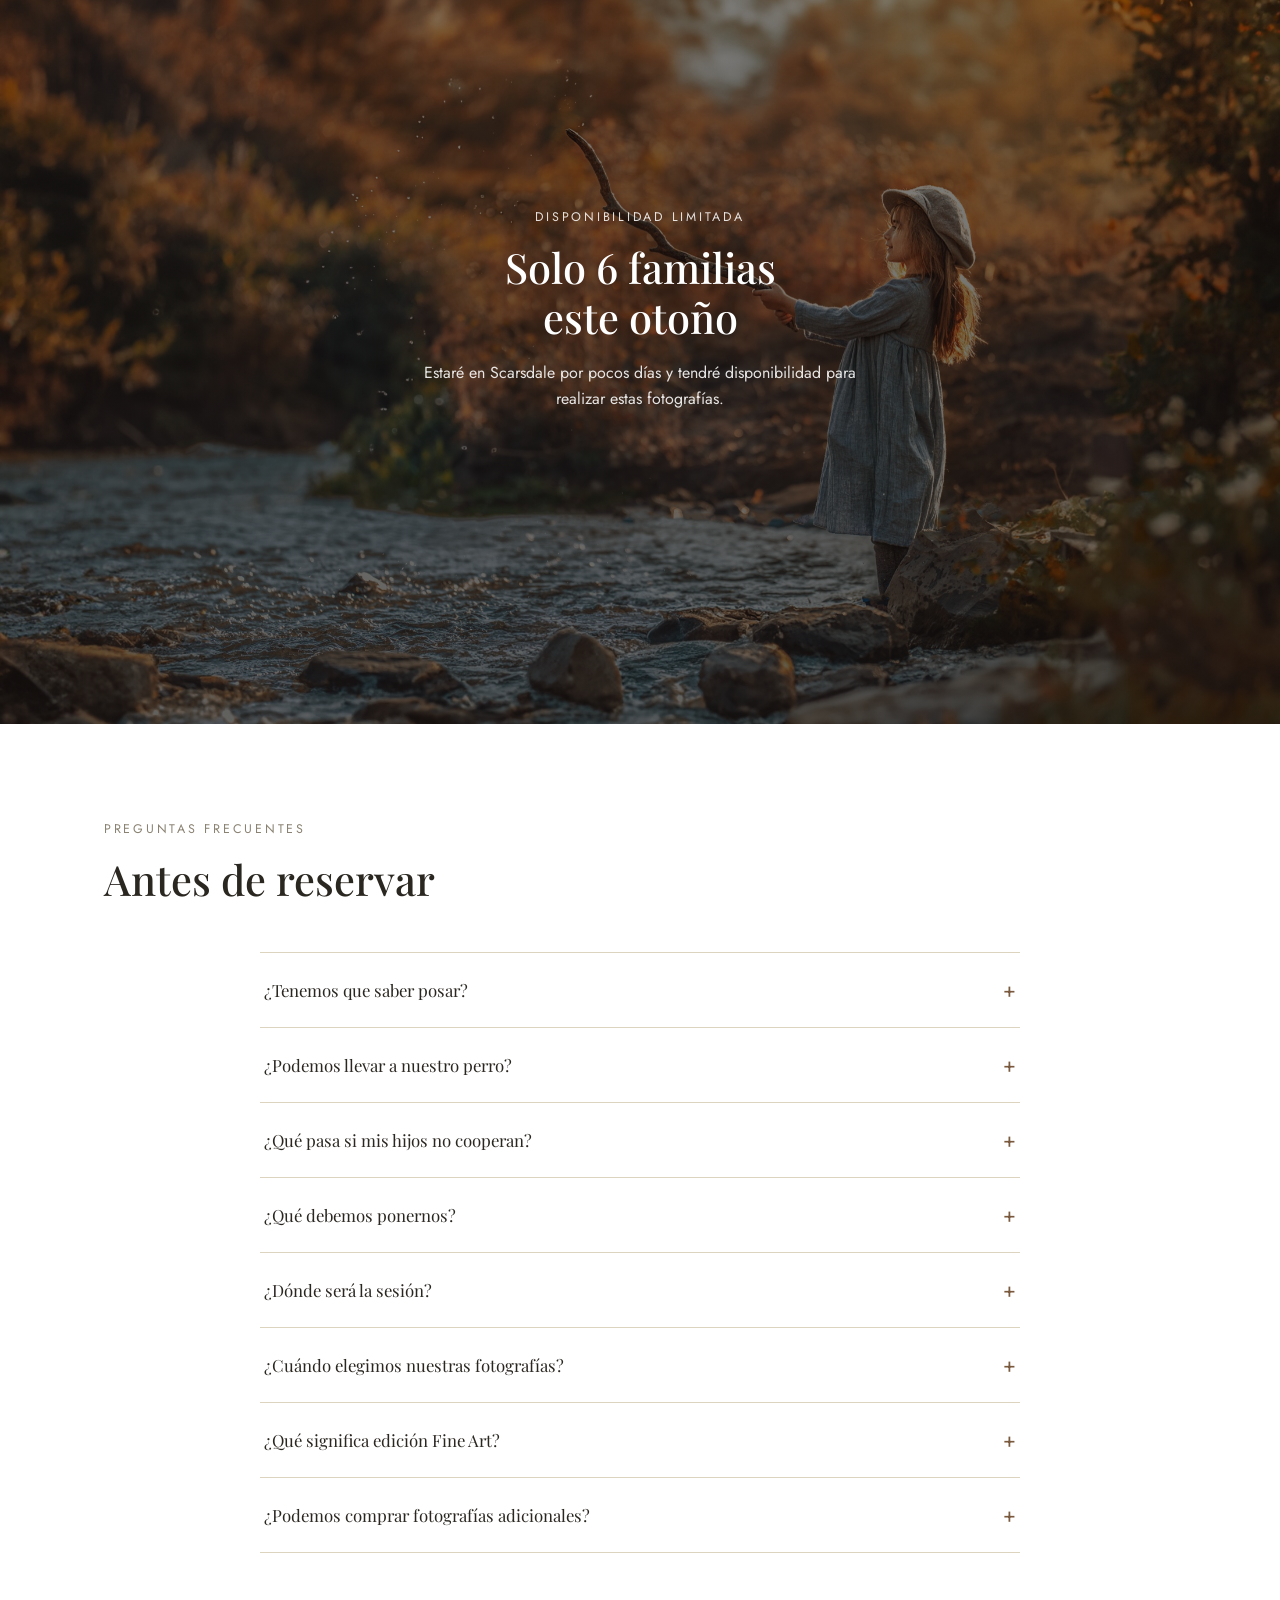
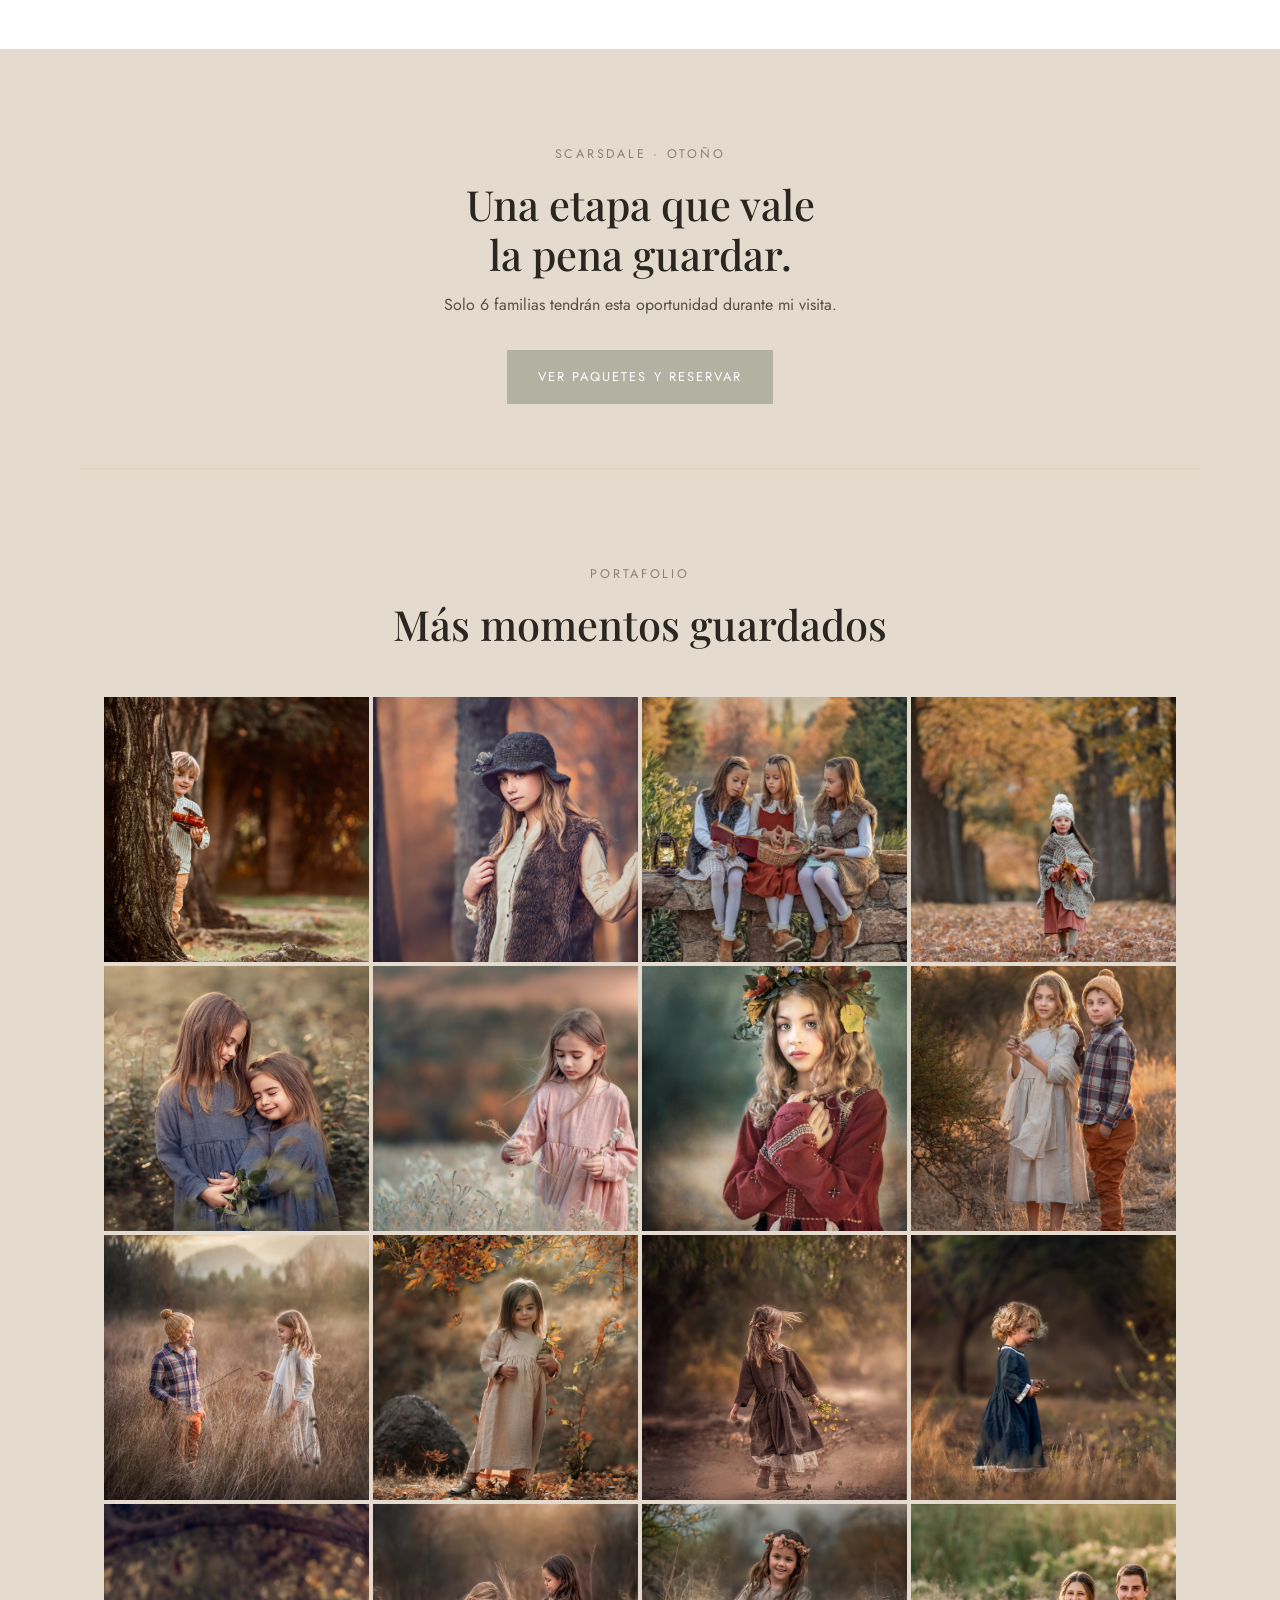
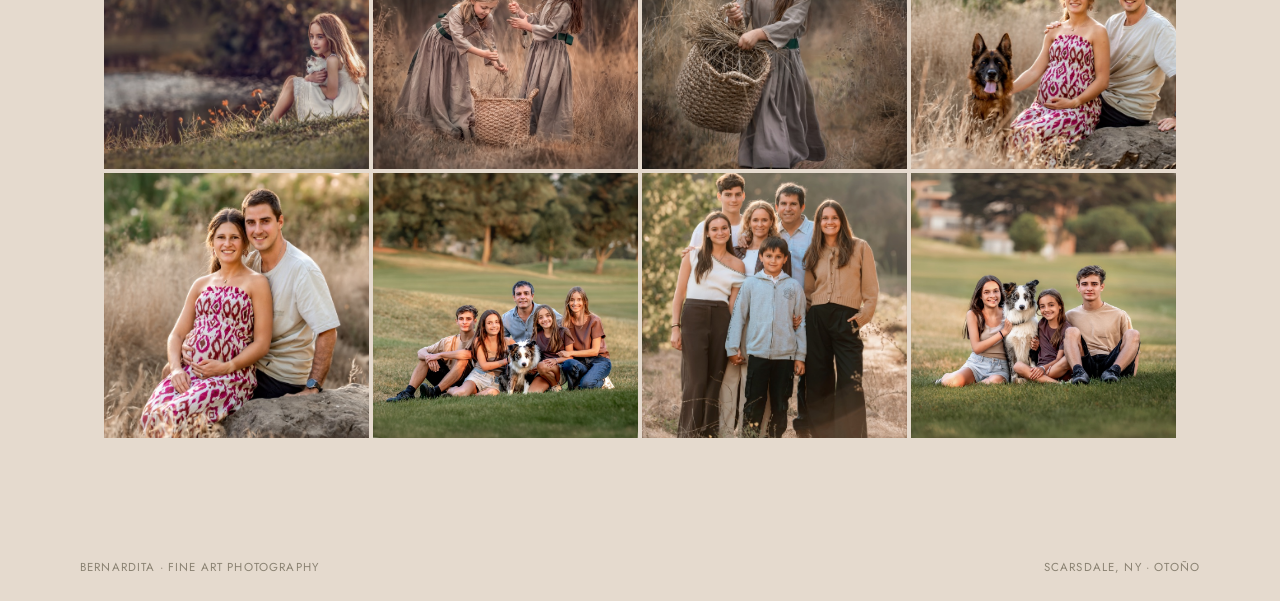
==== commit 87e4cf90: "Agrega 3 fotos nuevas a la galería final Bernardita subió 4 archivos nuevos a fotos/ (dos eran la mi" ====
--- a/index.html
+++ b/index.html
@@ -449,6 +449,15 @@
       <a class="full-gallery-item" href="images/grid-17.jpg" target="_blank">
         <img src="images/grid-17.jpg" alt="Pareja esperando a su bebé junto a su perro, retrato" loading="lazy" />
       </a>
+      <a class="full-gallery-item" href="images/grid-18.jpg" target="_blank">
+        <img src="images/grid-18.jpg" alt="Familia completa sentada en el pasto junto a su perro al atardecer" loading="lazy" />
+      </a>
+      <a class="full-gallery-item" href="images/grid-19.jpg" target="_blank">
+        <img src="images/grid-19.jpg" alt="Familia de seis personas de pie en un campo" loading="lazy" />
+      </a>
+      <a class="full-gallery-item" href="images/grid-20.jpg" target="_blank">
+        <img src="images/grid-20.jpg" alt="Tres hermanos sentados en el pasto junto a su perro" loading="lazy" />
+      </a>
     </div>
   </div>
 </section>
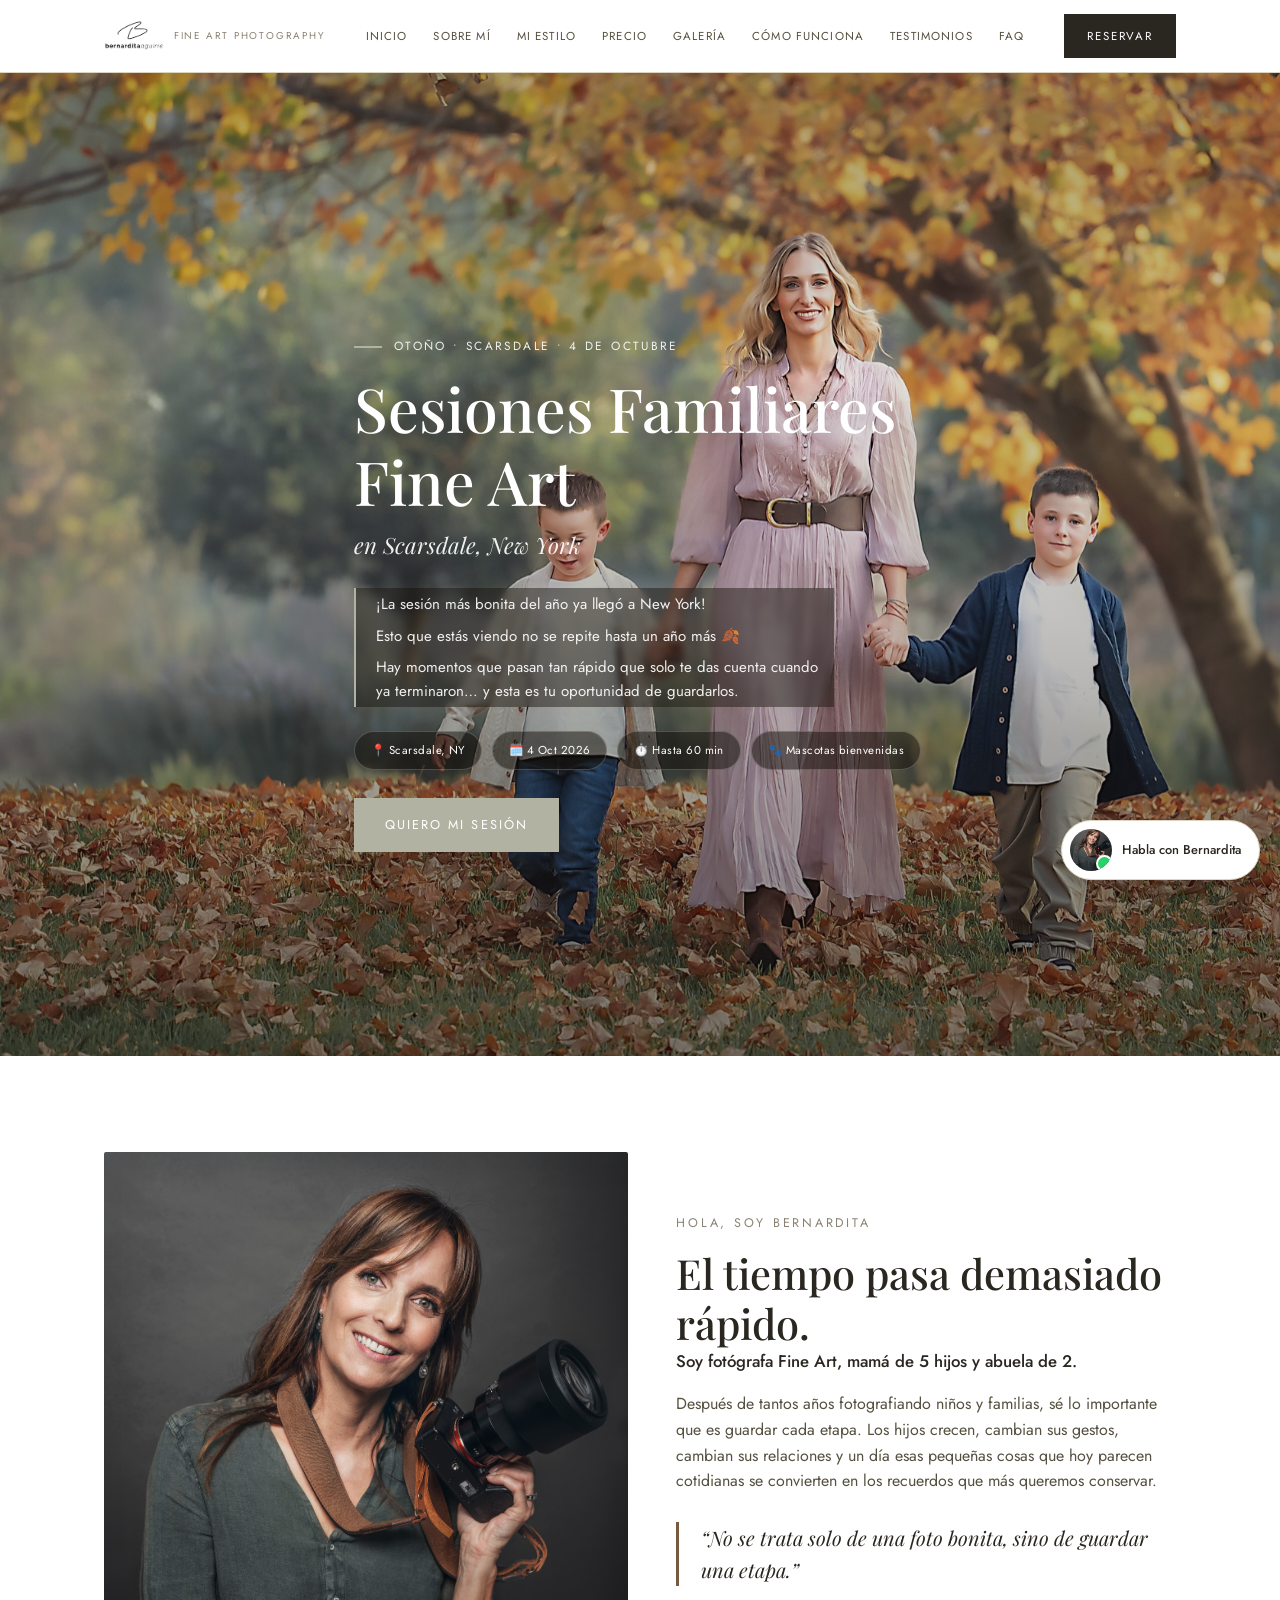
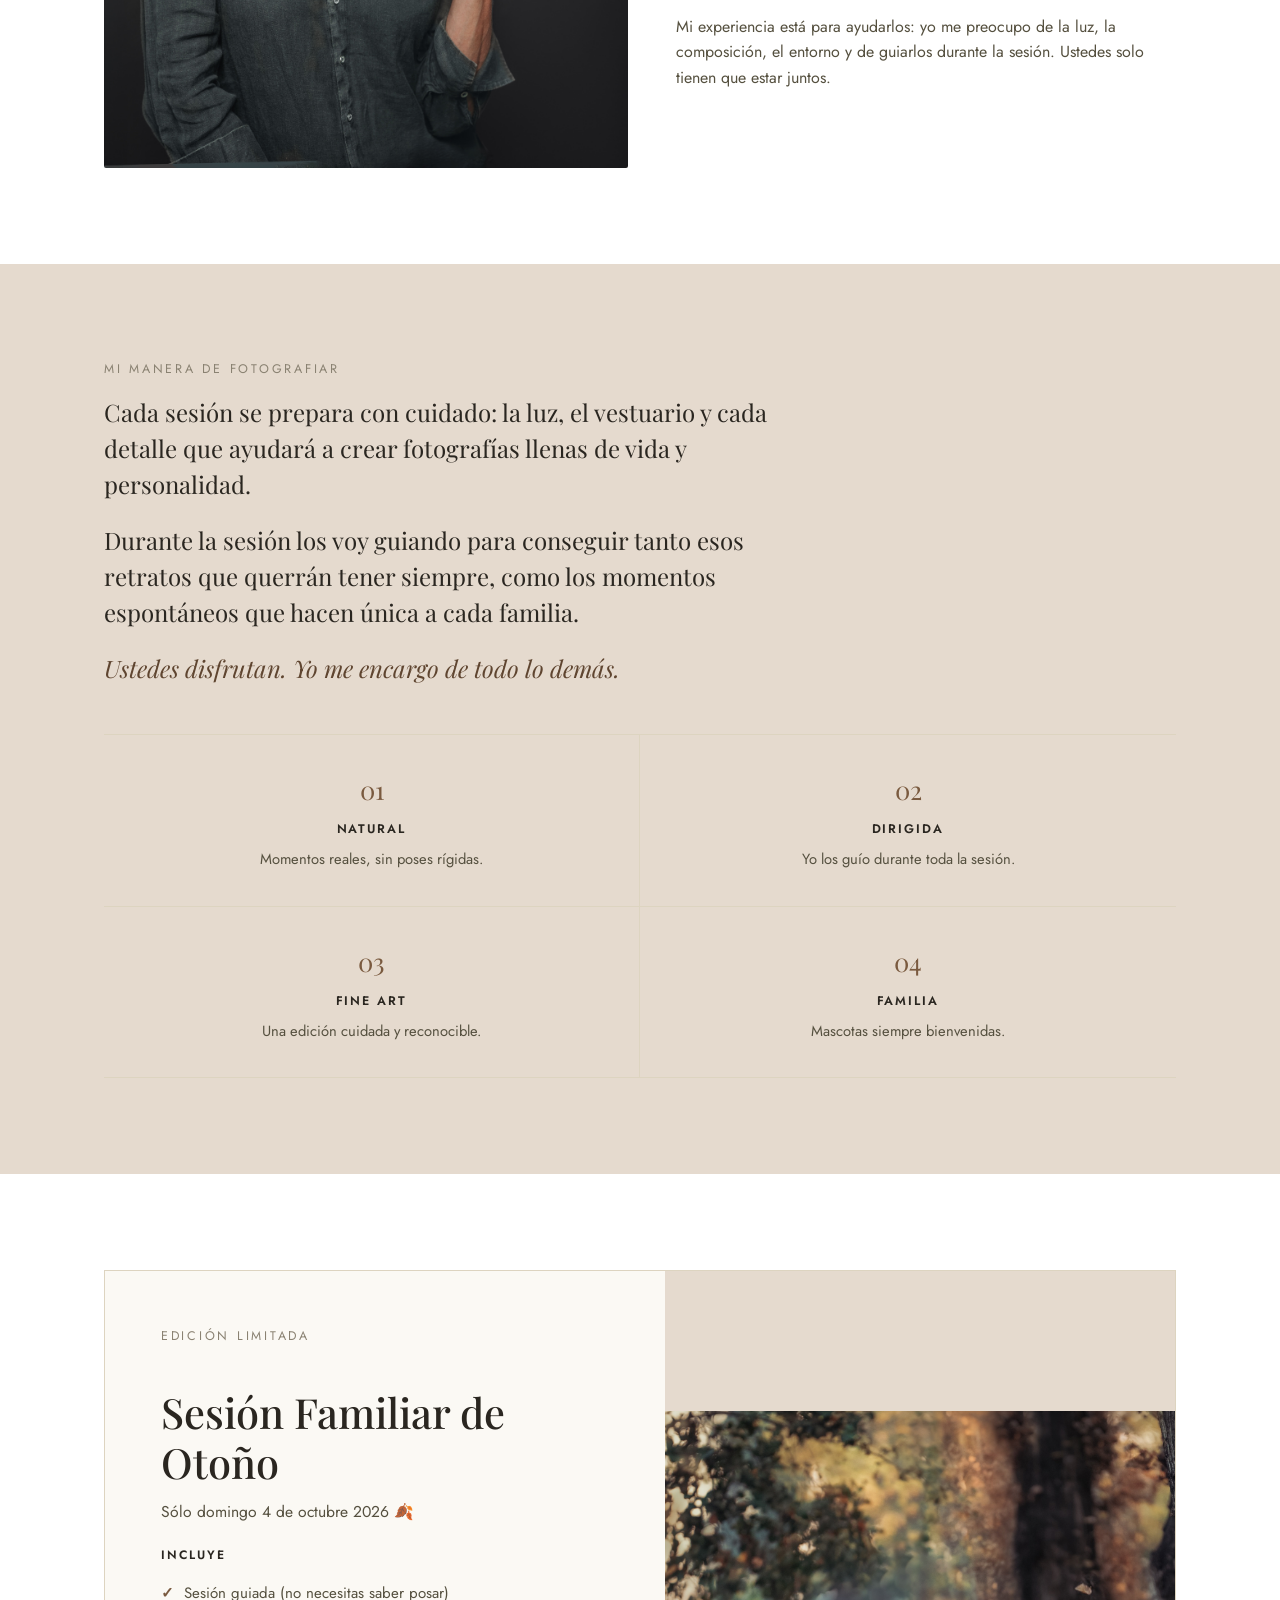
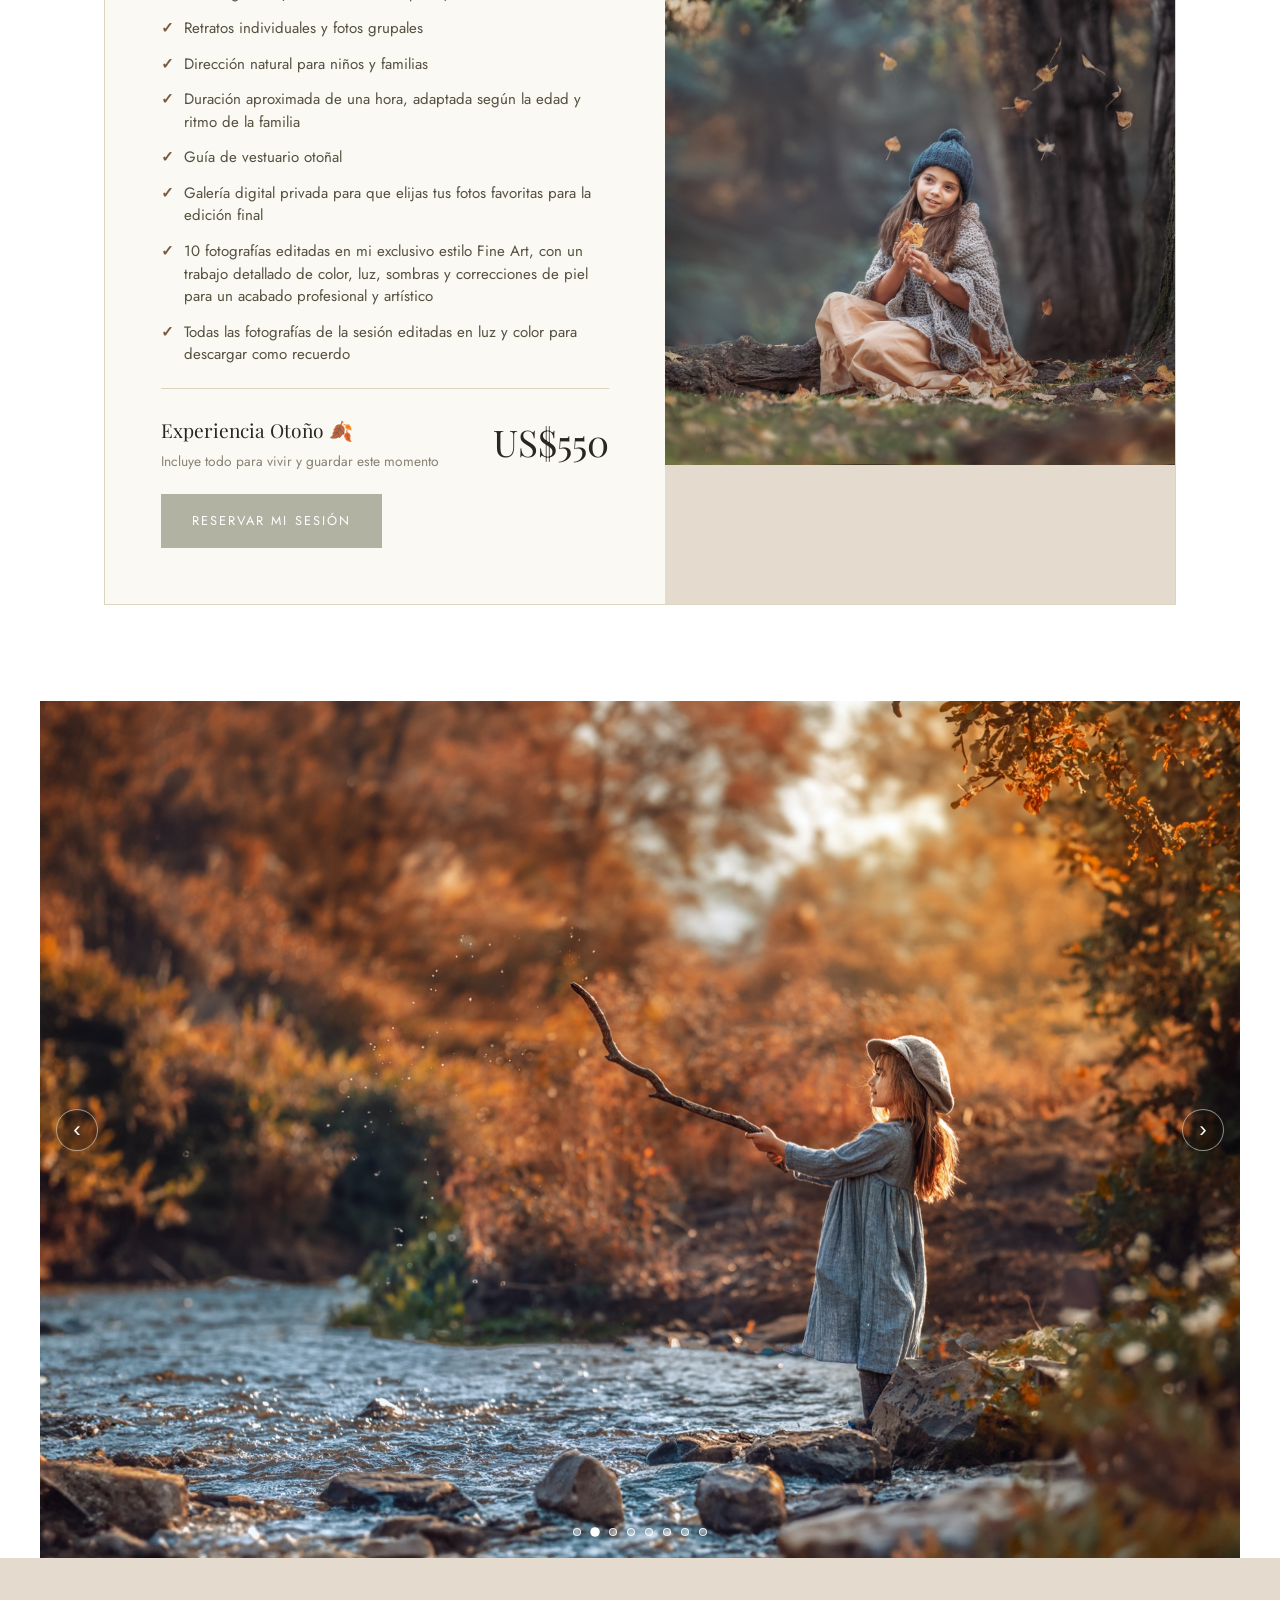
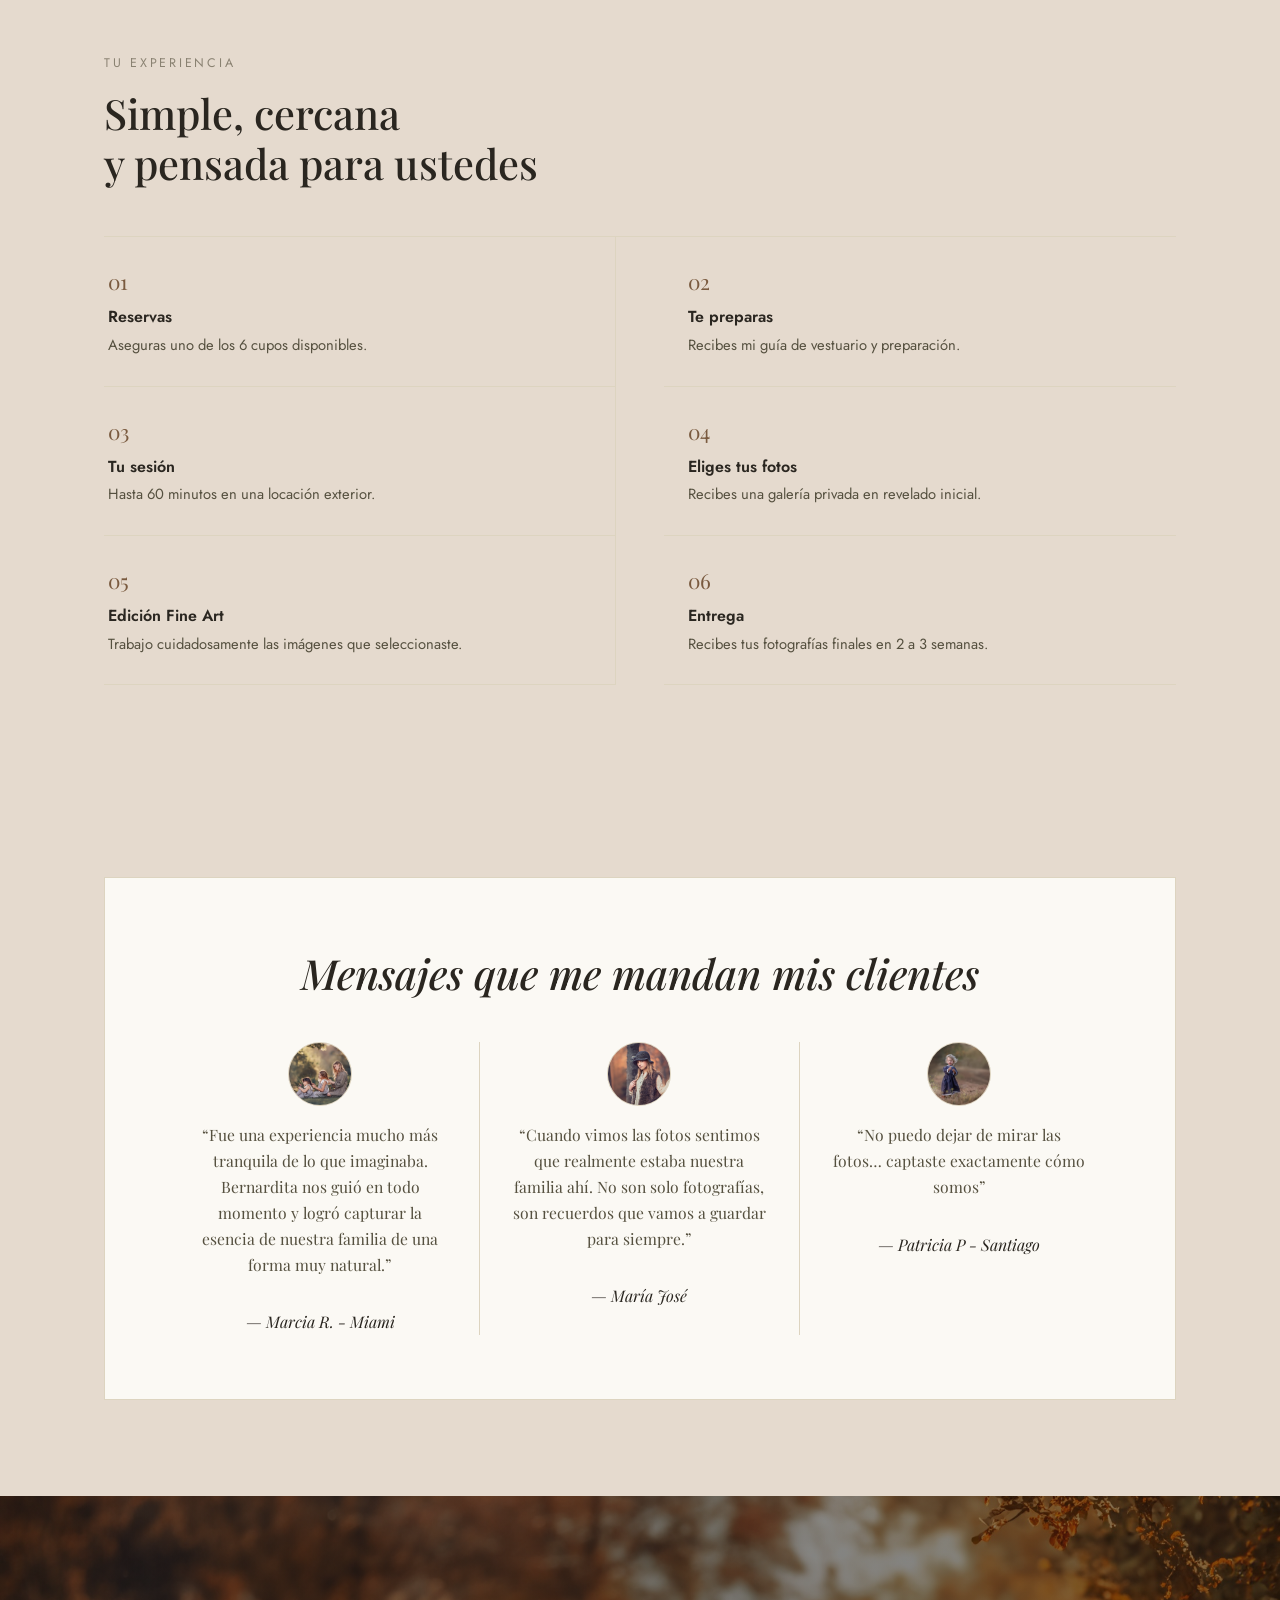
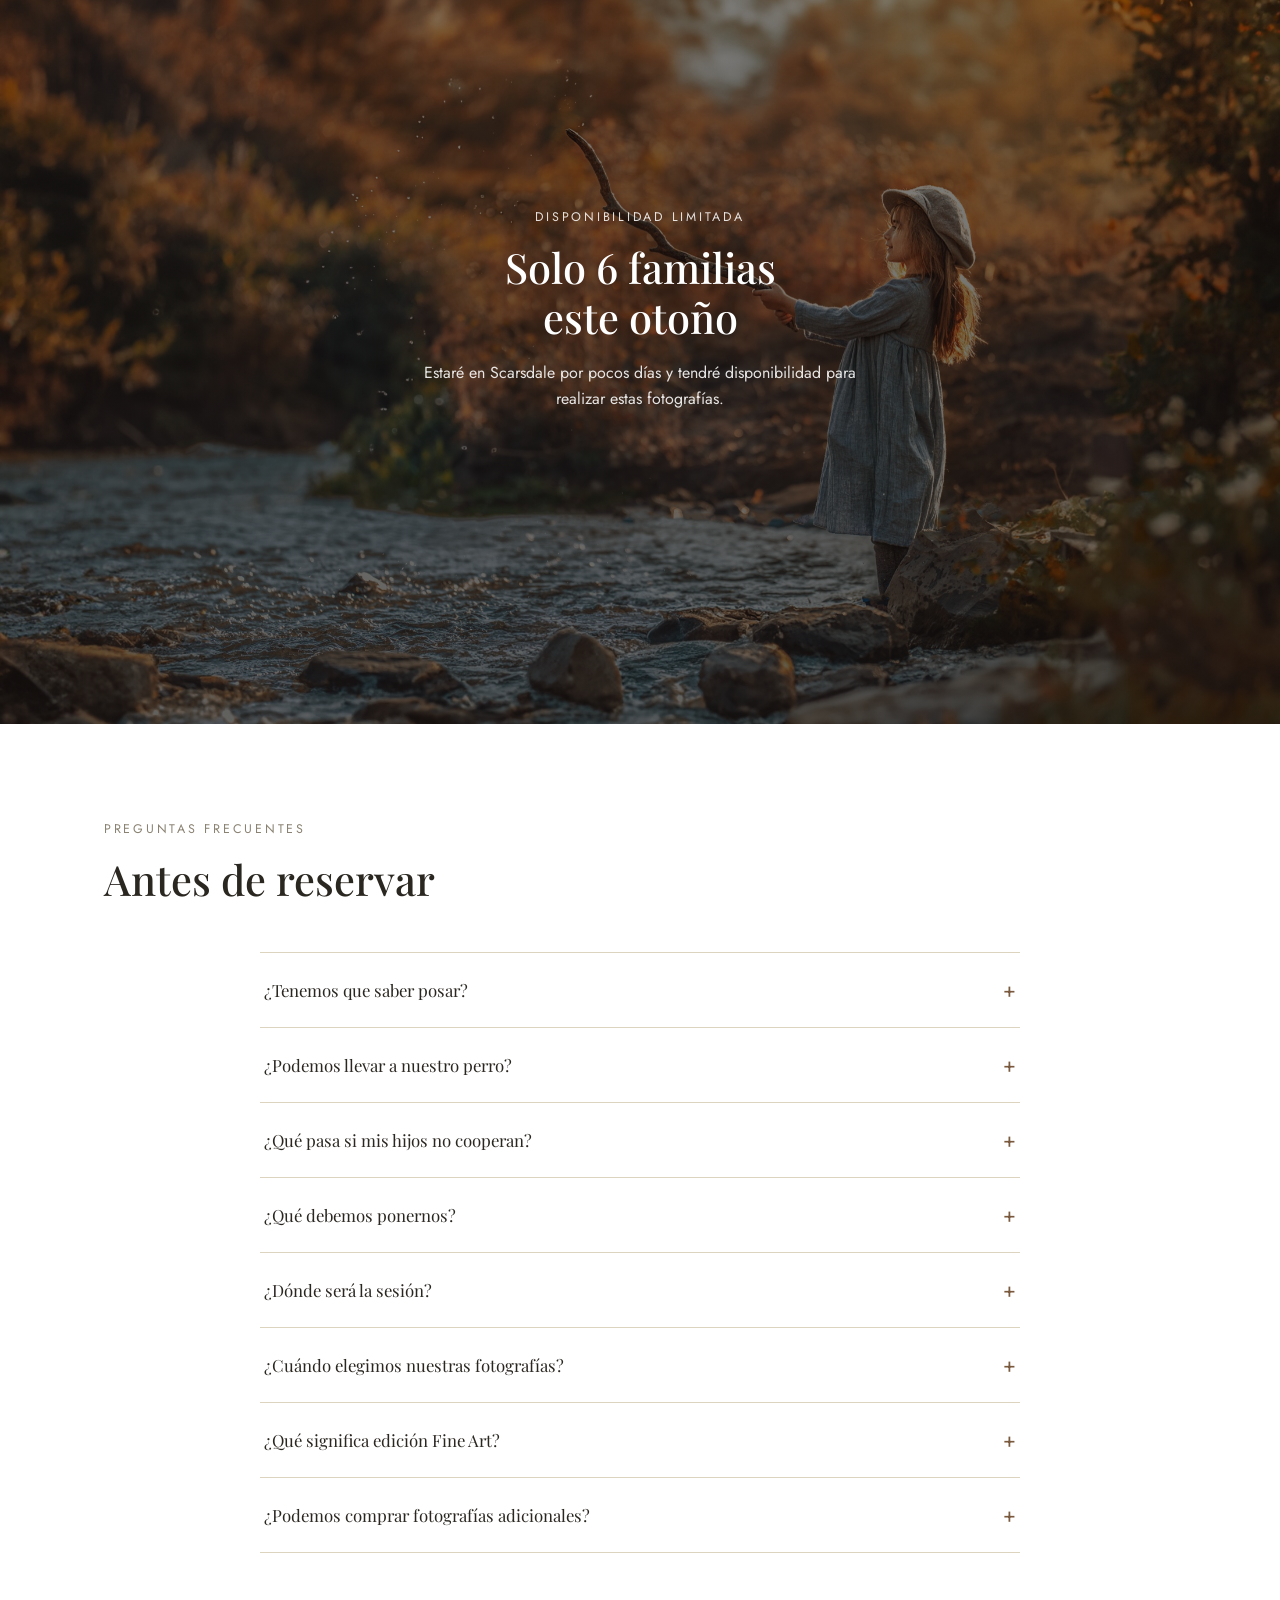
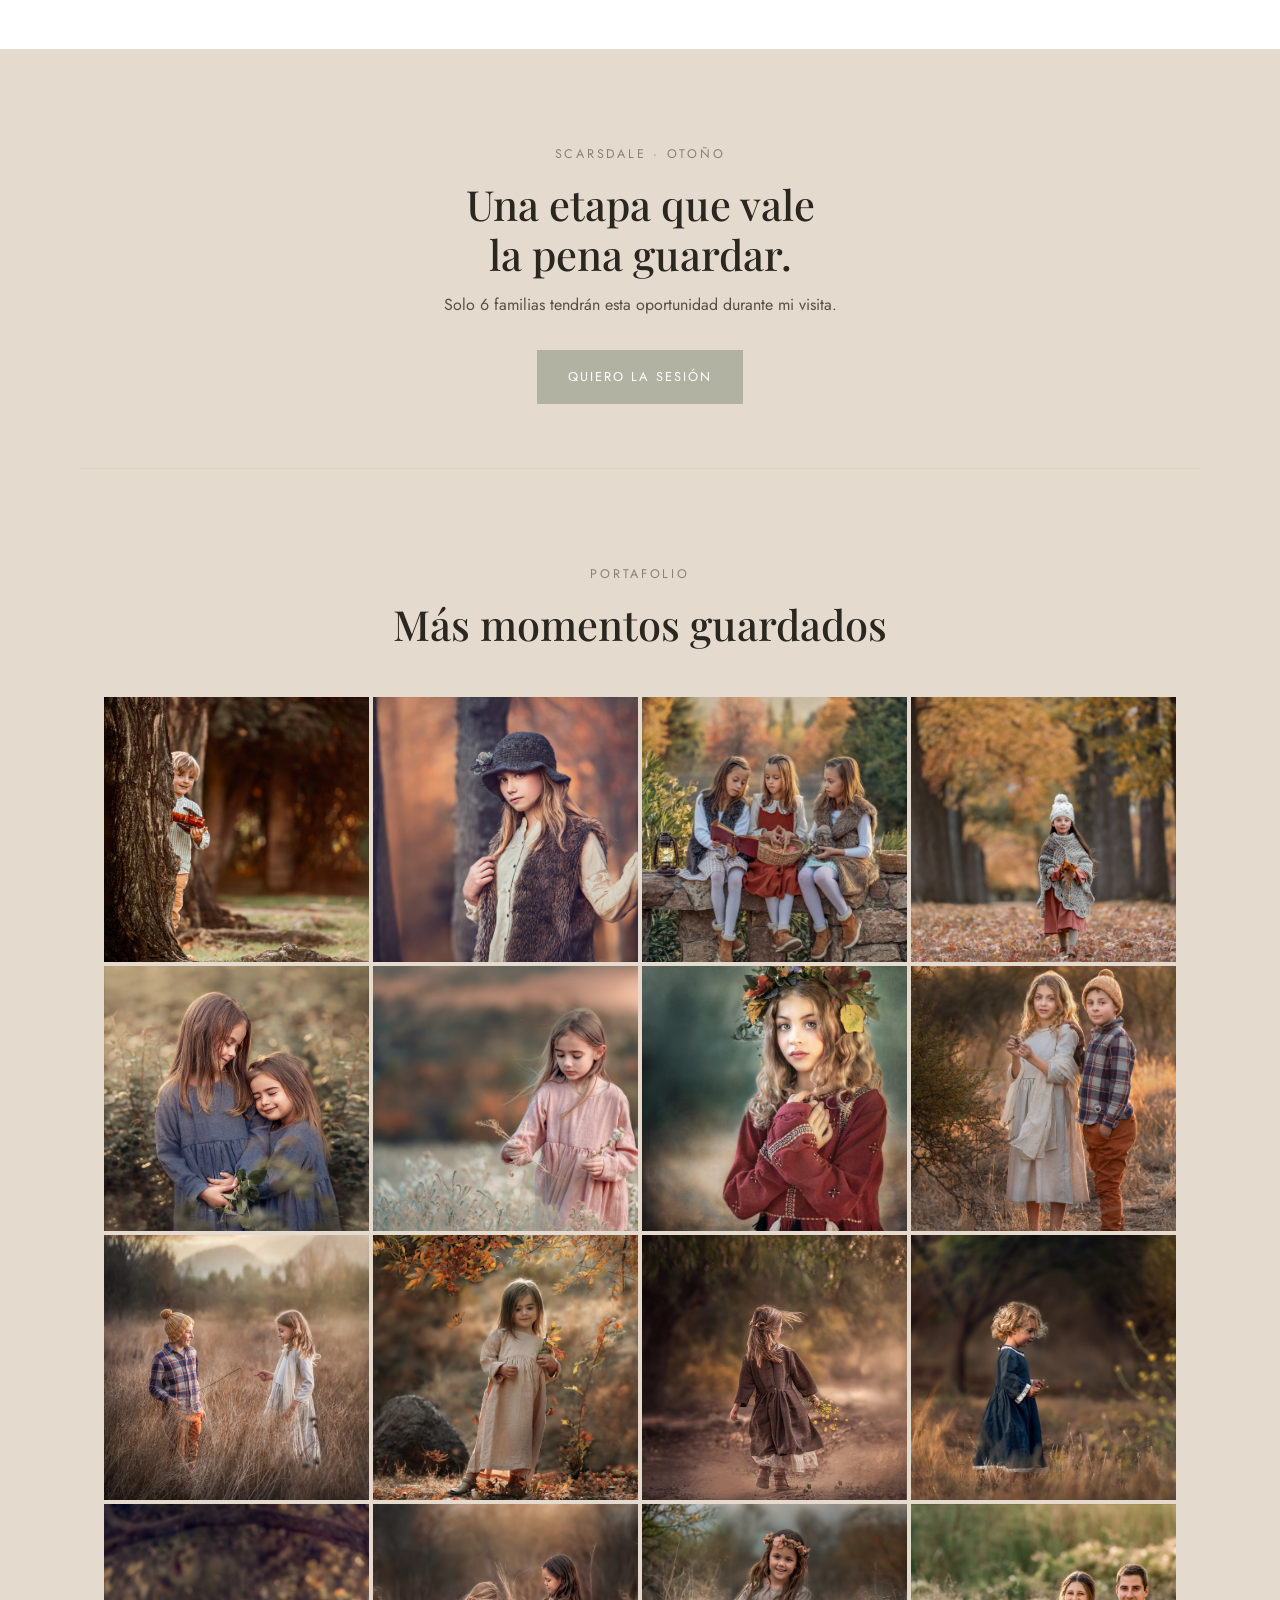
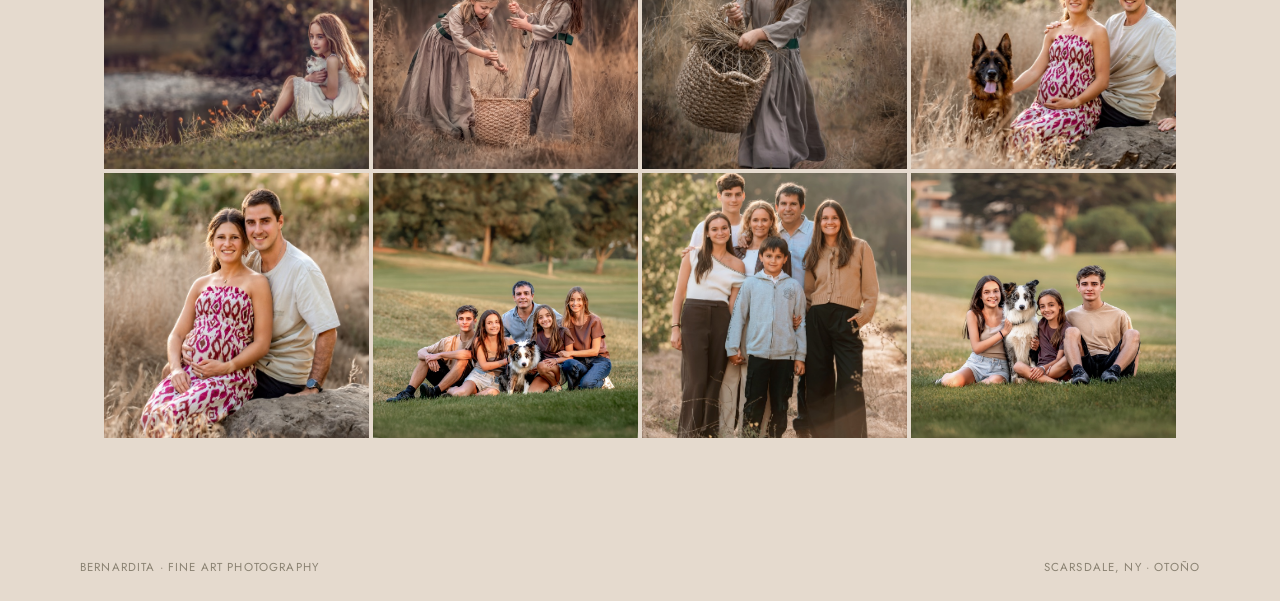
==== commit 8b1f88c3: "Cambia el texto del botón final a "Quiero la sesión" Co-Authored-By: Claude Sonnet 5 <noreply@anthro" ====
--- a/index.html
+++ b/index.html
@@ -386,7 +386,7 @@
     <span class="kicker">Scarsdale · Otoño</span>
     <h2>Una etapa que vale<br />la pena guardar.</h2>
     <p>Solo 6 familias tendrán esta oportunidad durante mi visita.</p>
-    <a href="reservar.html" class="btn btn-primary">Ver paquetes y reservar</a>
+    <a href="reservar.html" class="btn btn-primary">Quiero la sesión</a>
   </div>
 </section>
 
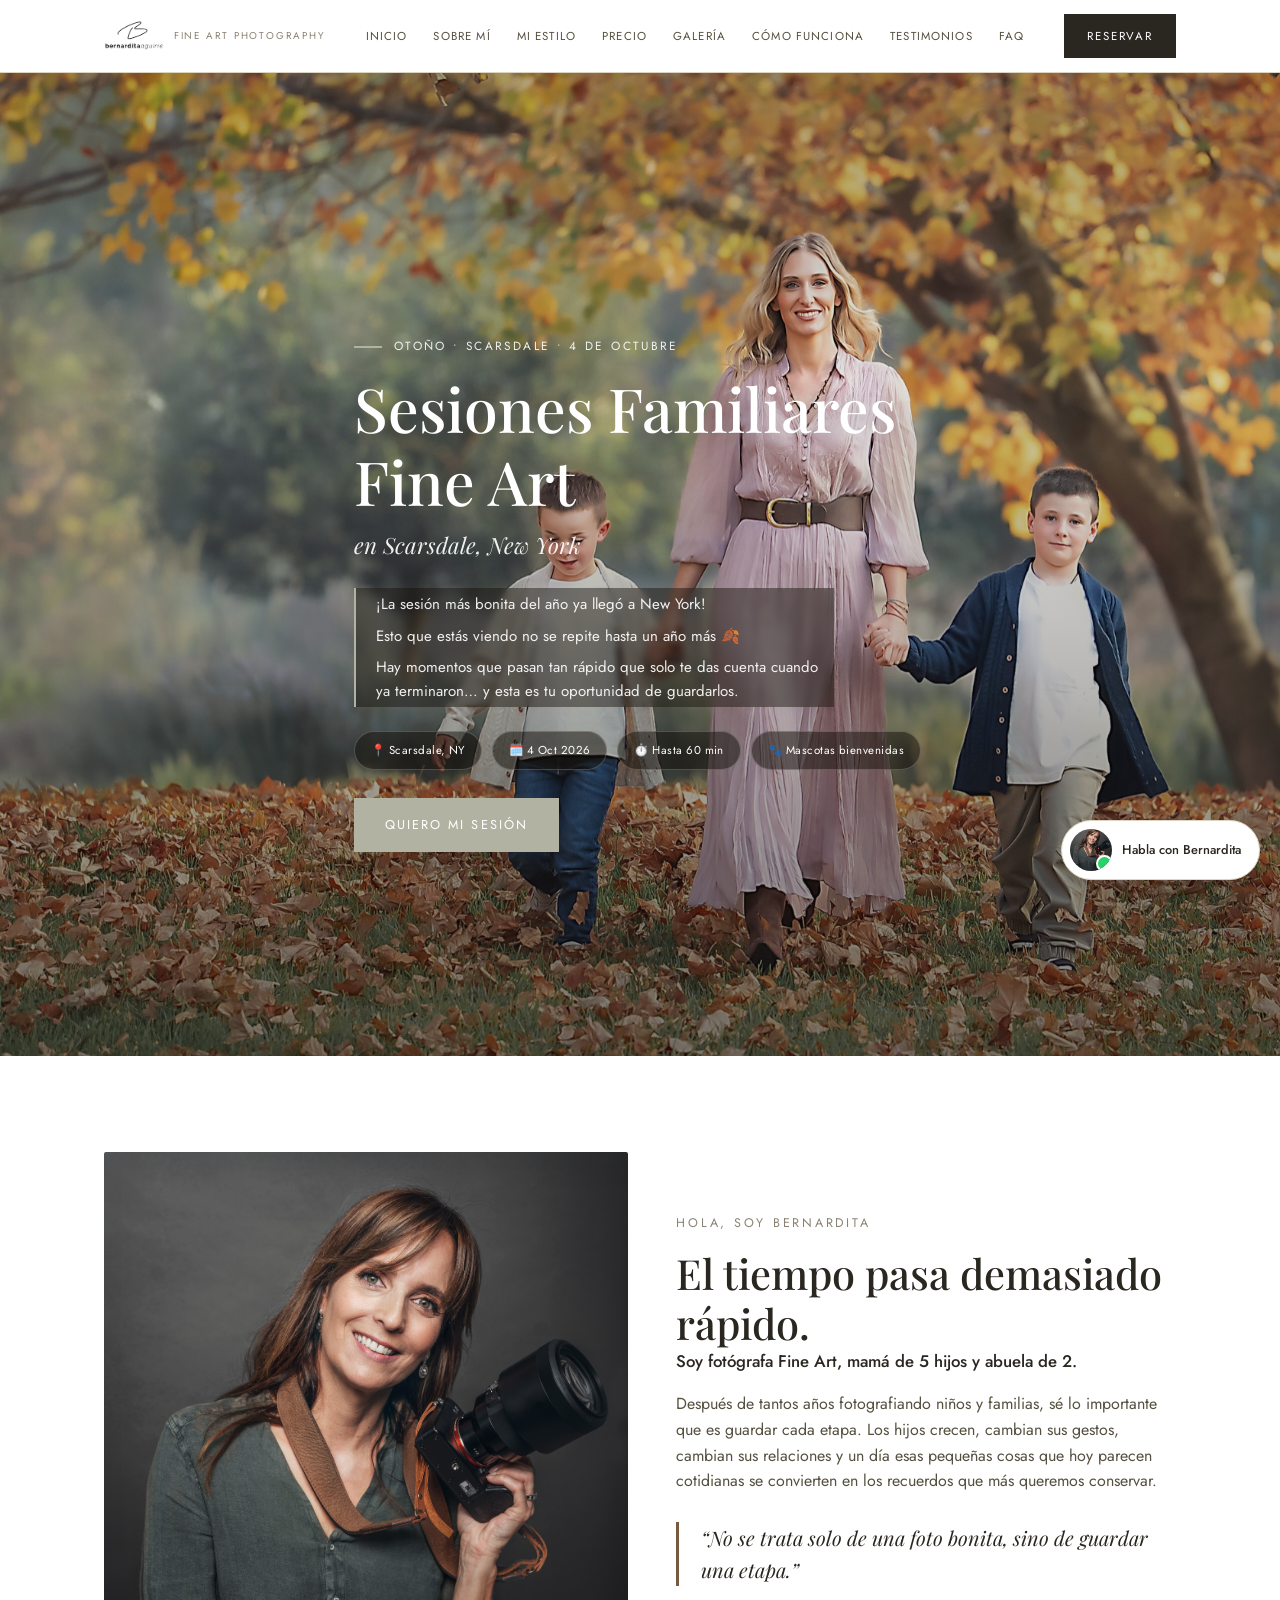
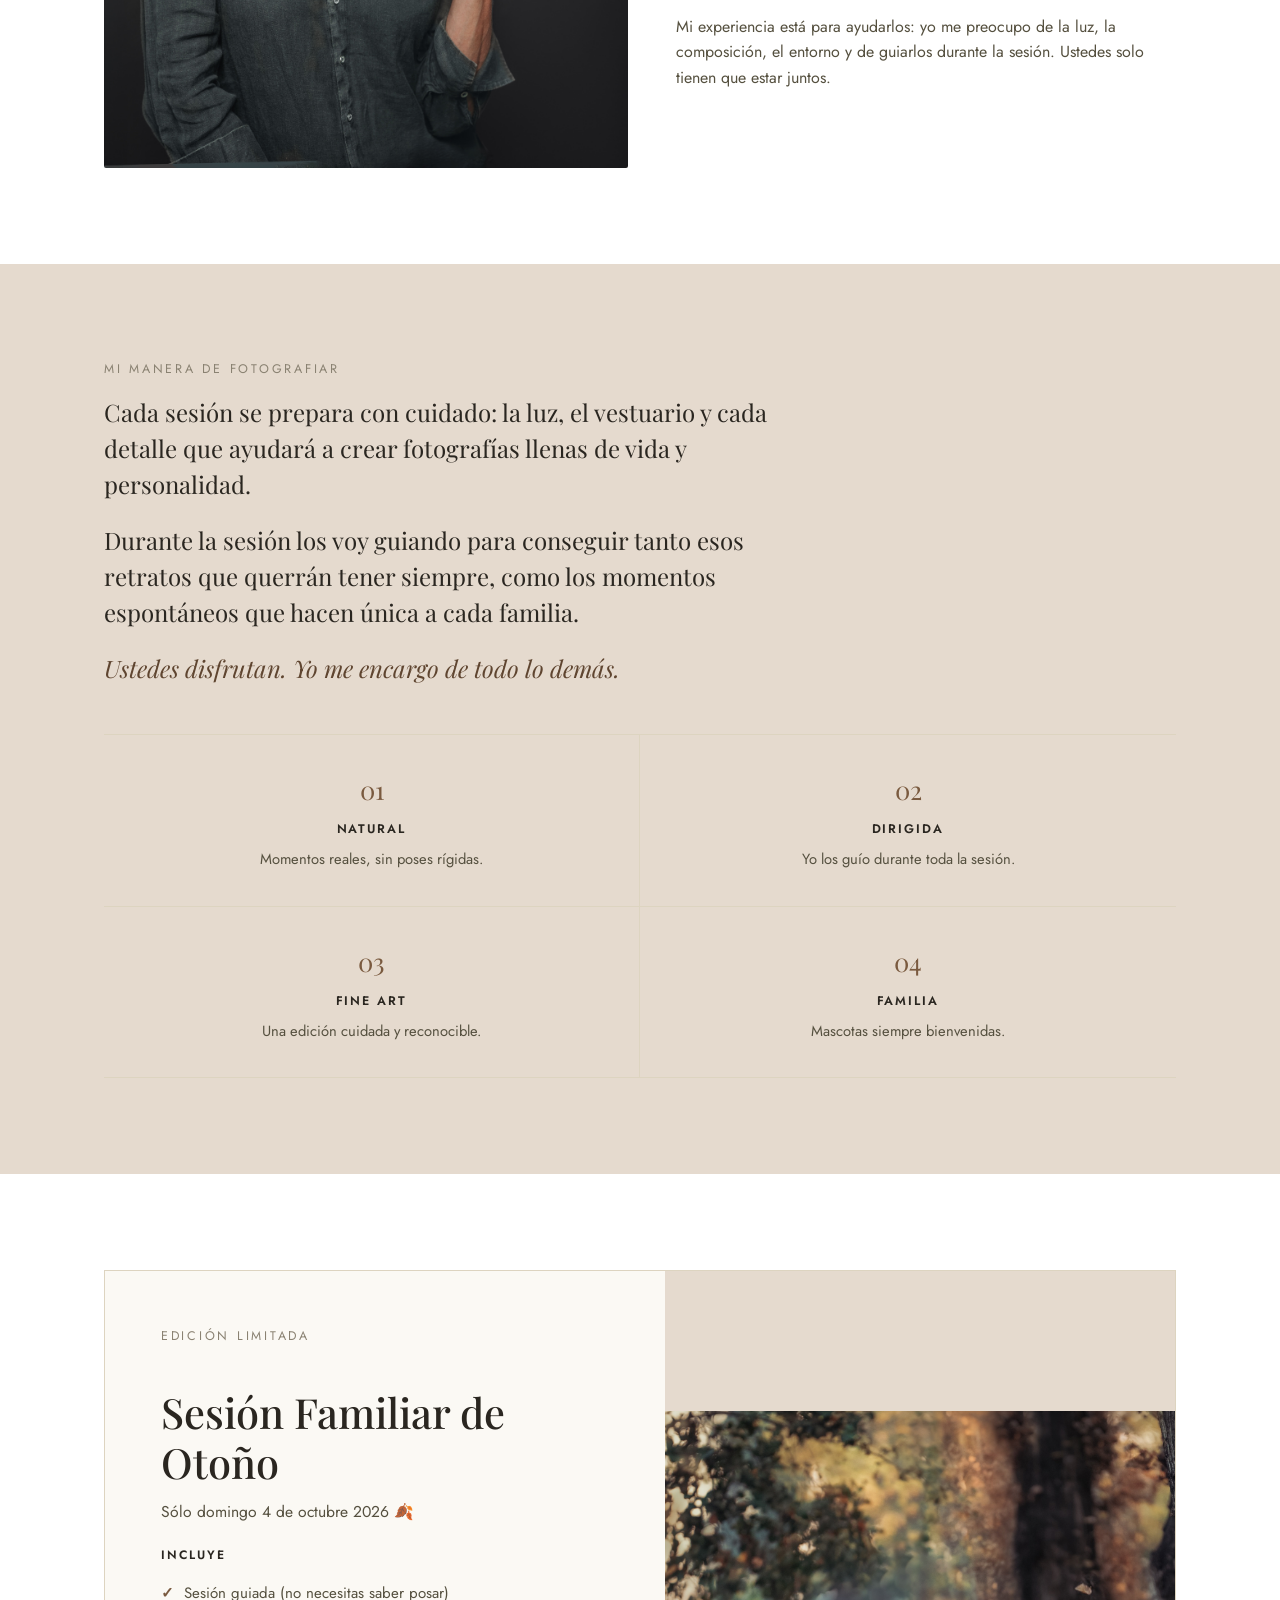
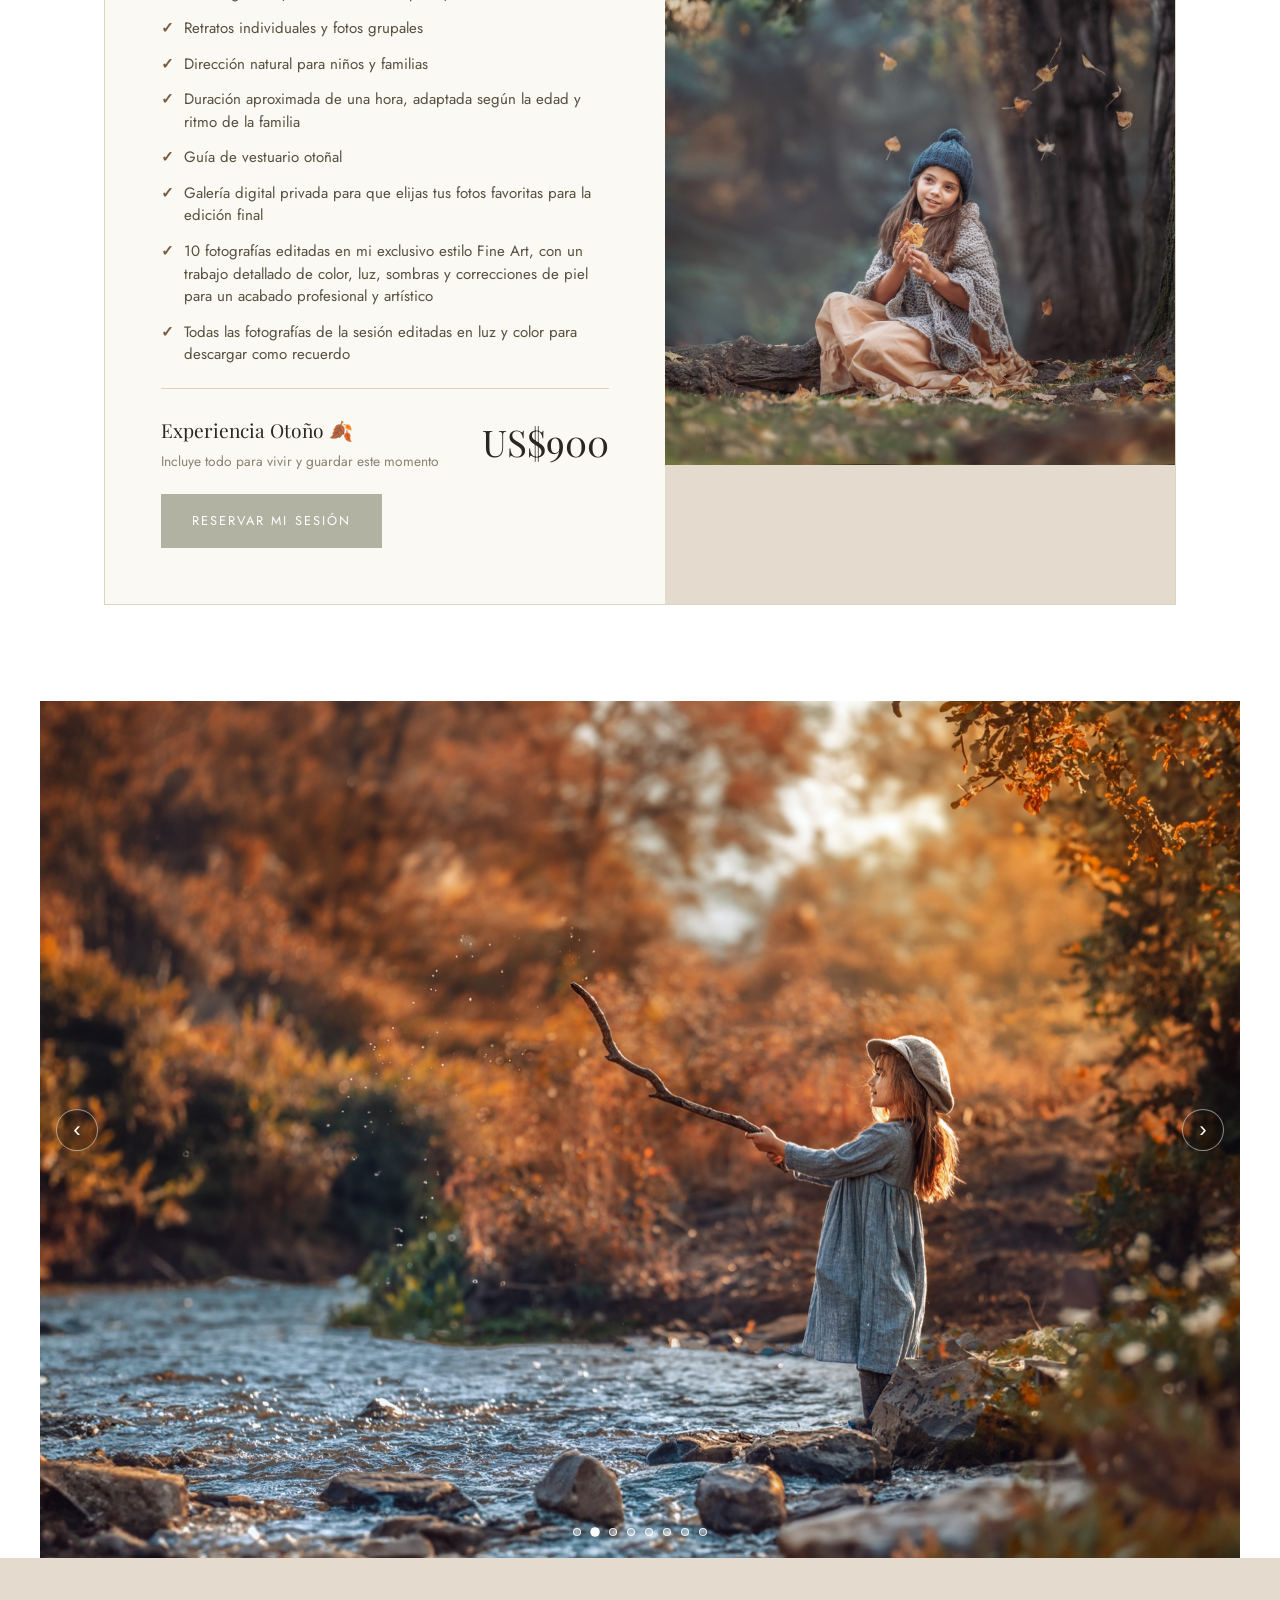
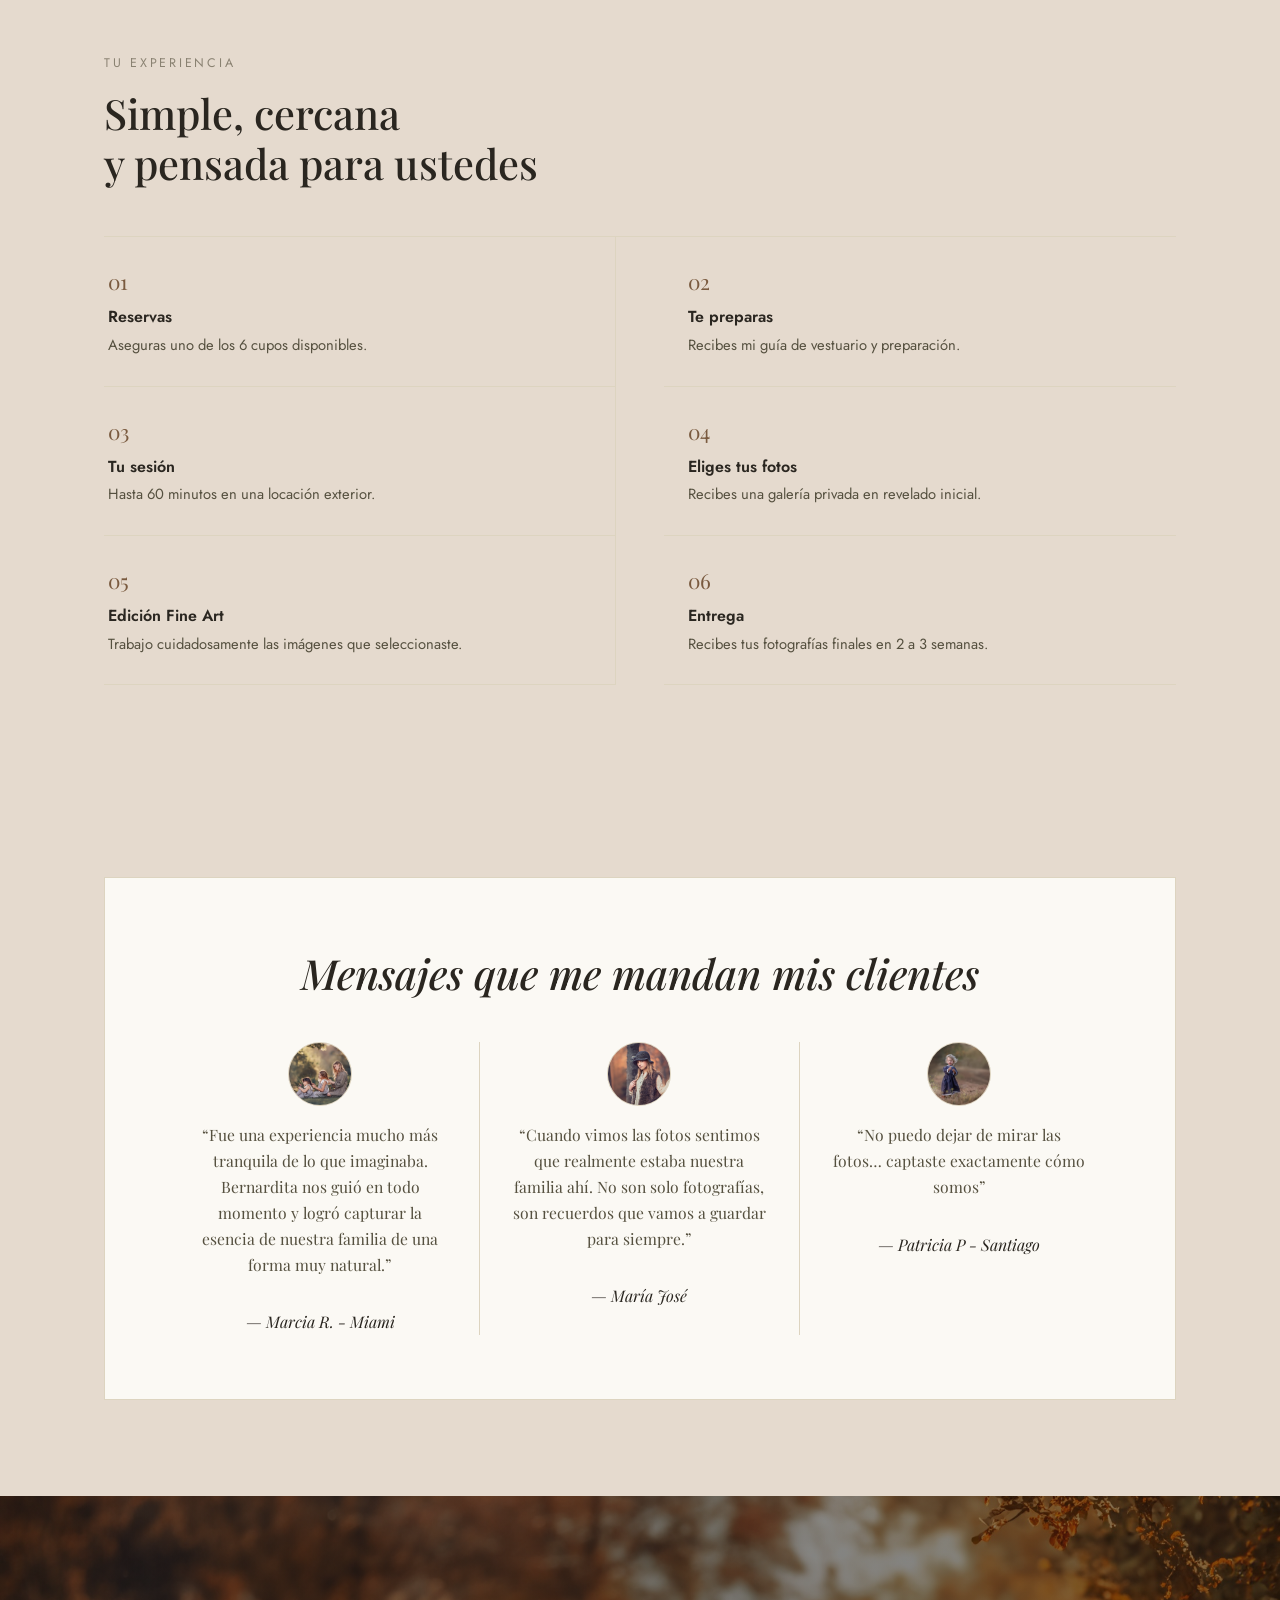
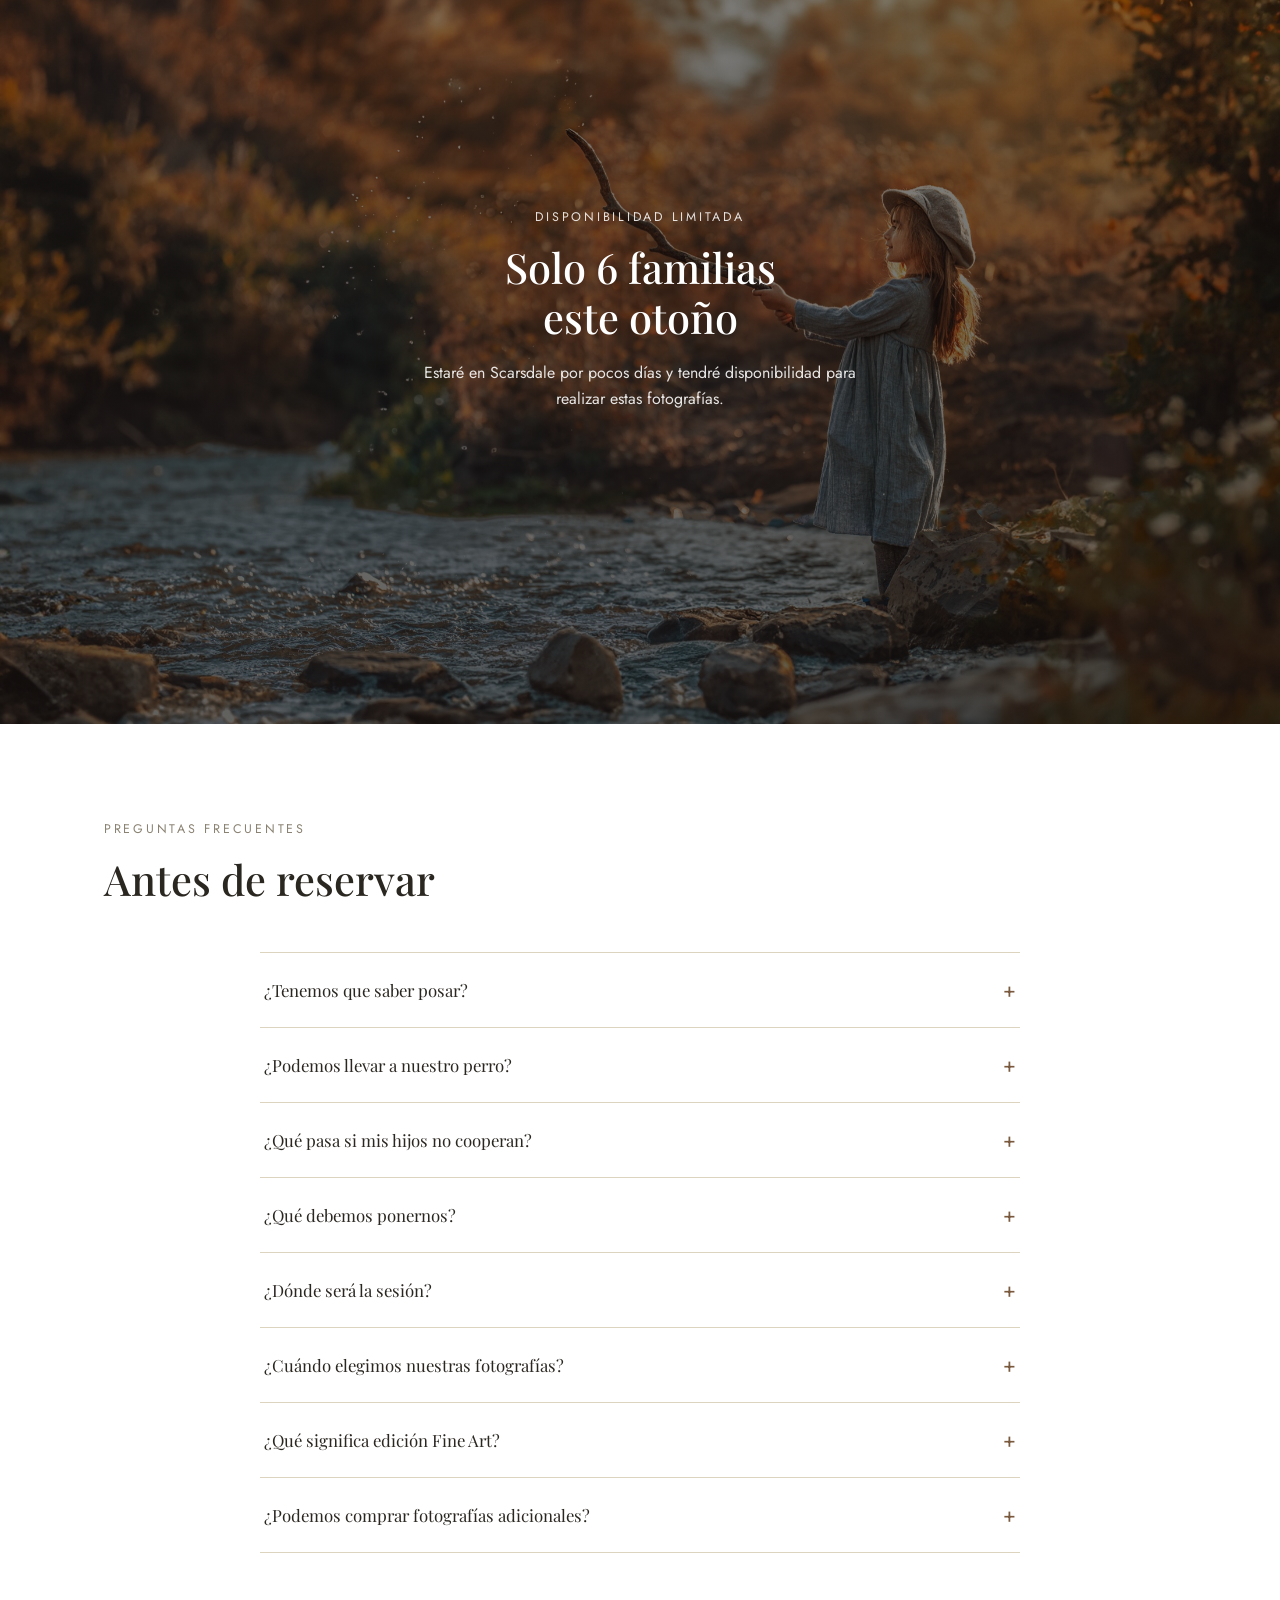
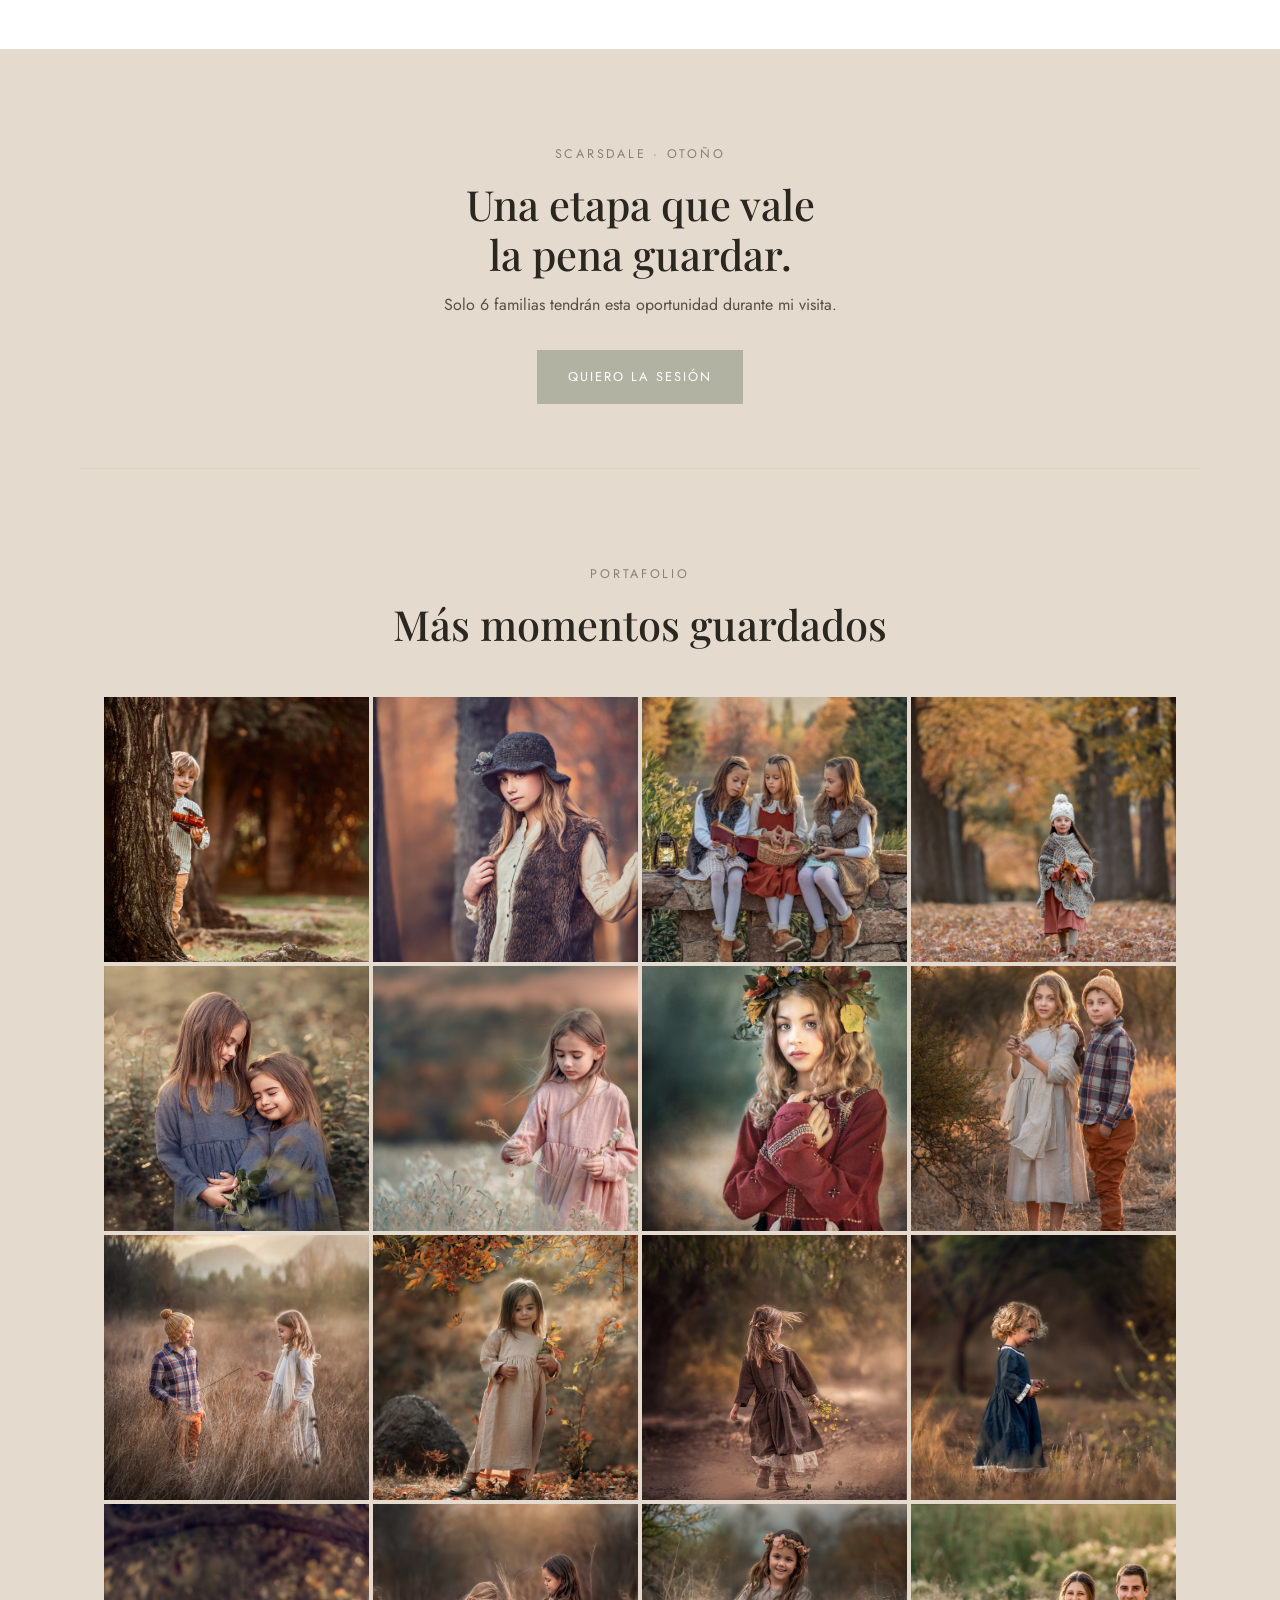
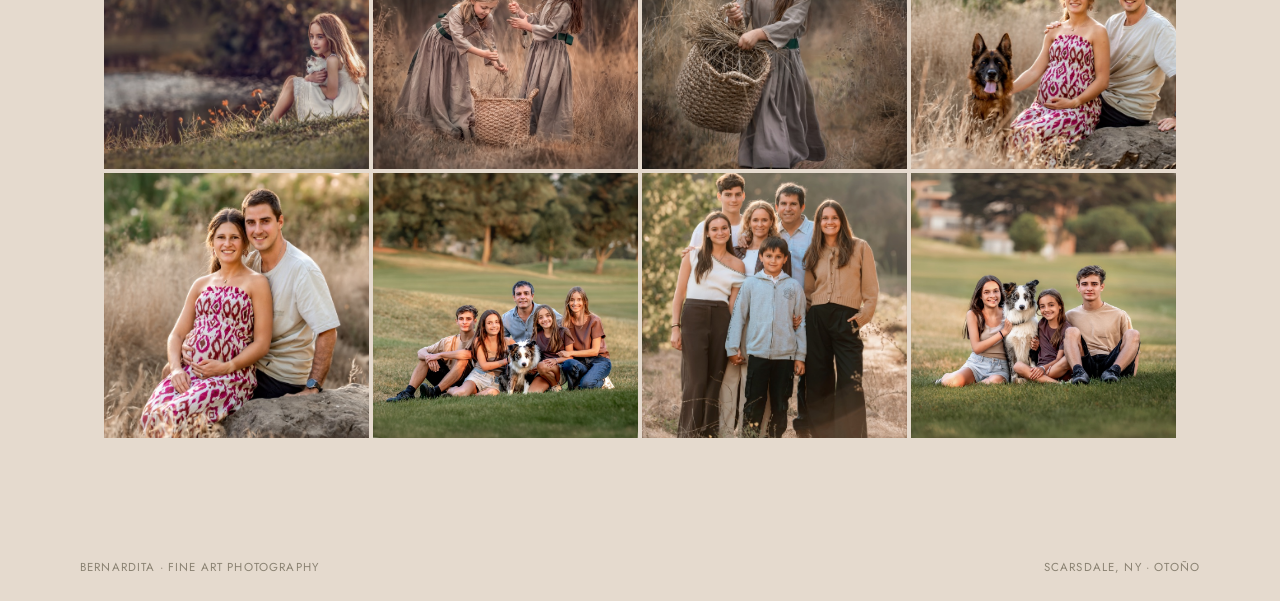
==== commit 3f966a7f: "Actualiza el precio de la sesión a US$900 Cambia el precio de US$550 a US$900 en la sección de preci" ====
--- a/index.html
+++ b/index.html
@@ -148,7 +148,7 @@
             <span class="offer-plan-name">Experiencia Otoño 🍂</span>
             <span class="offer-tagline">Incluye todo para vivir y guardar este momento</span>
           </div>
-          <span class="offer-price">US$550</span>
+          <span class="offer-price">US$900</span>
         </div>
 
         <a href="reservar.html" class="btn btn-primary">Reservar mi sesión</a>
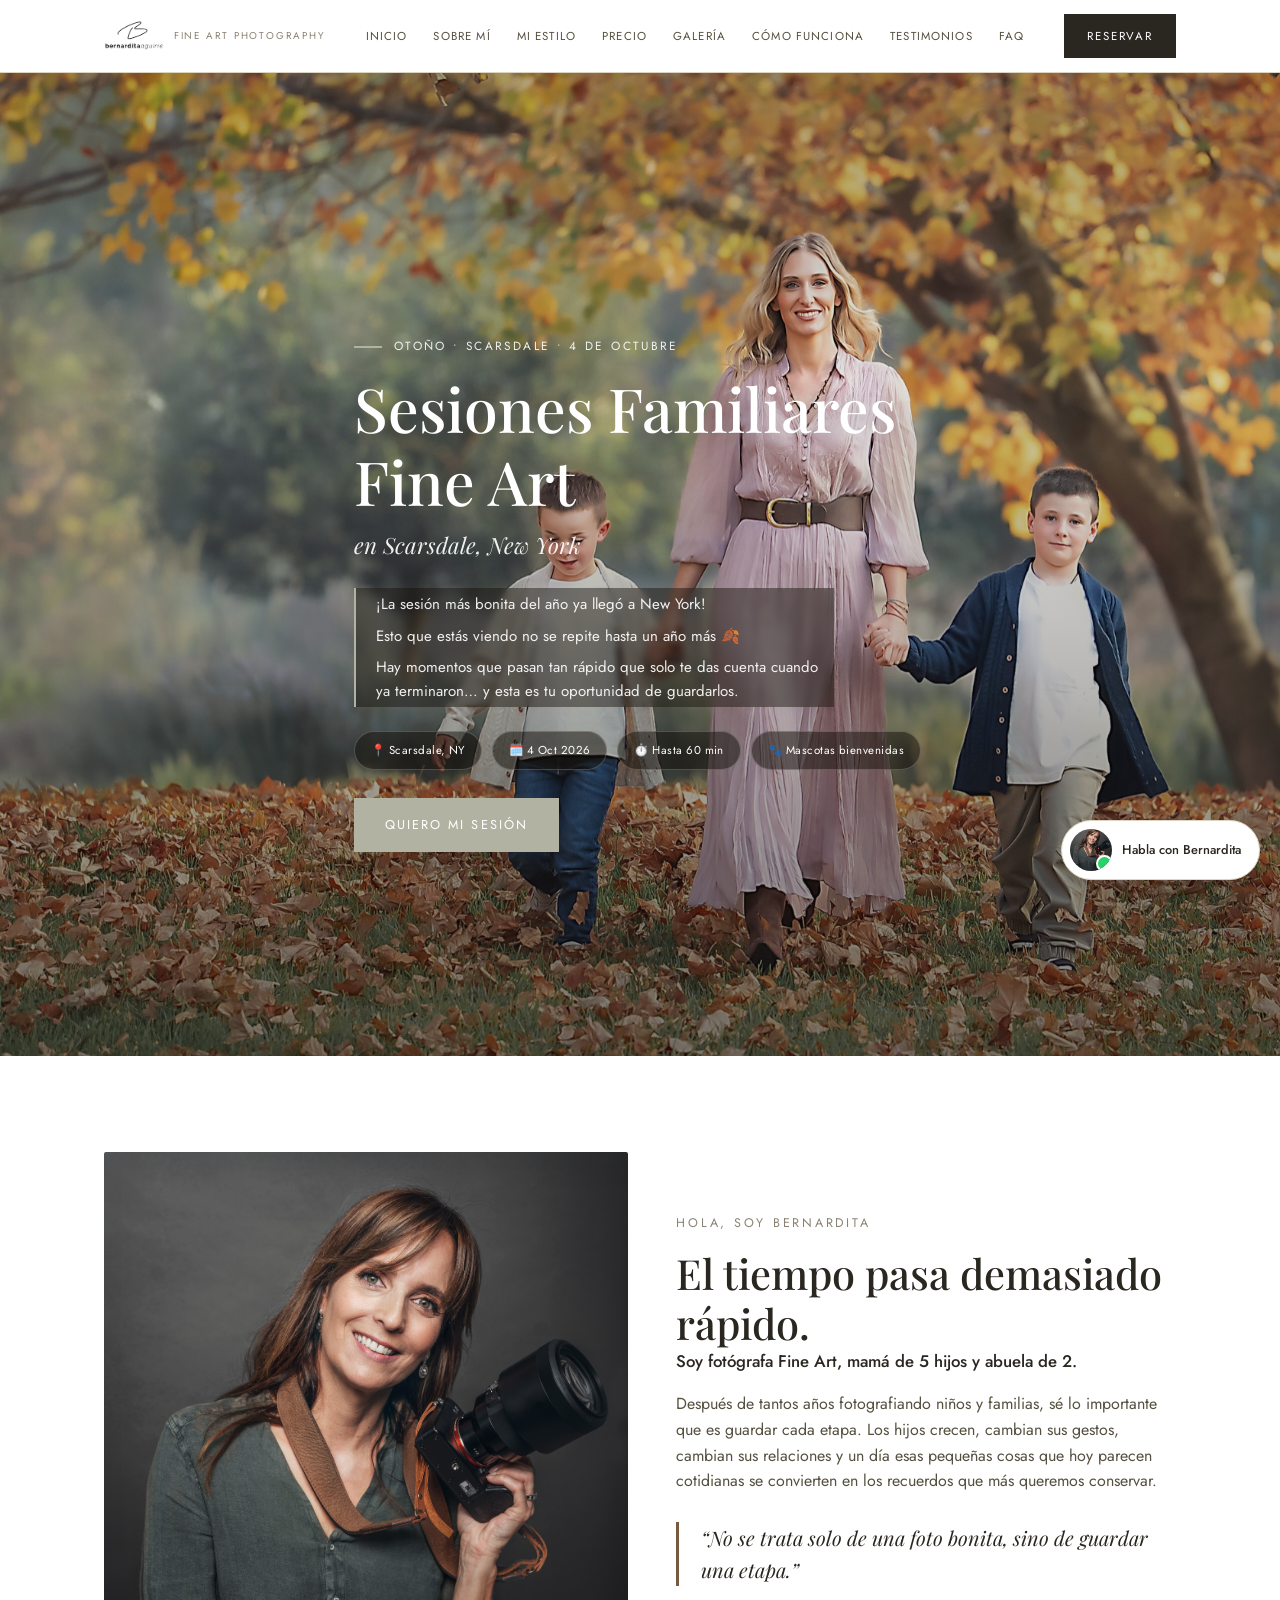
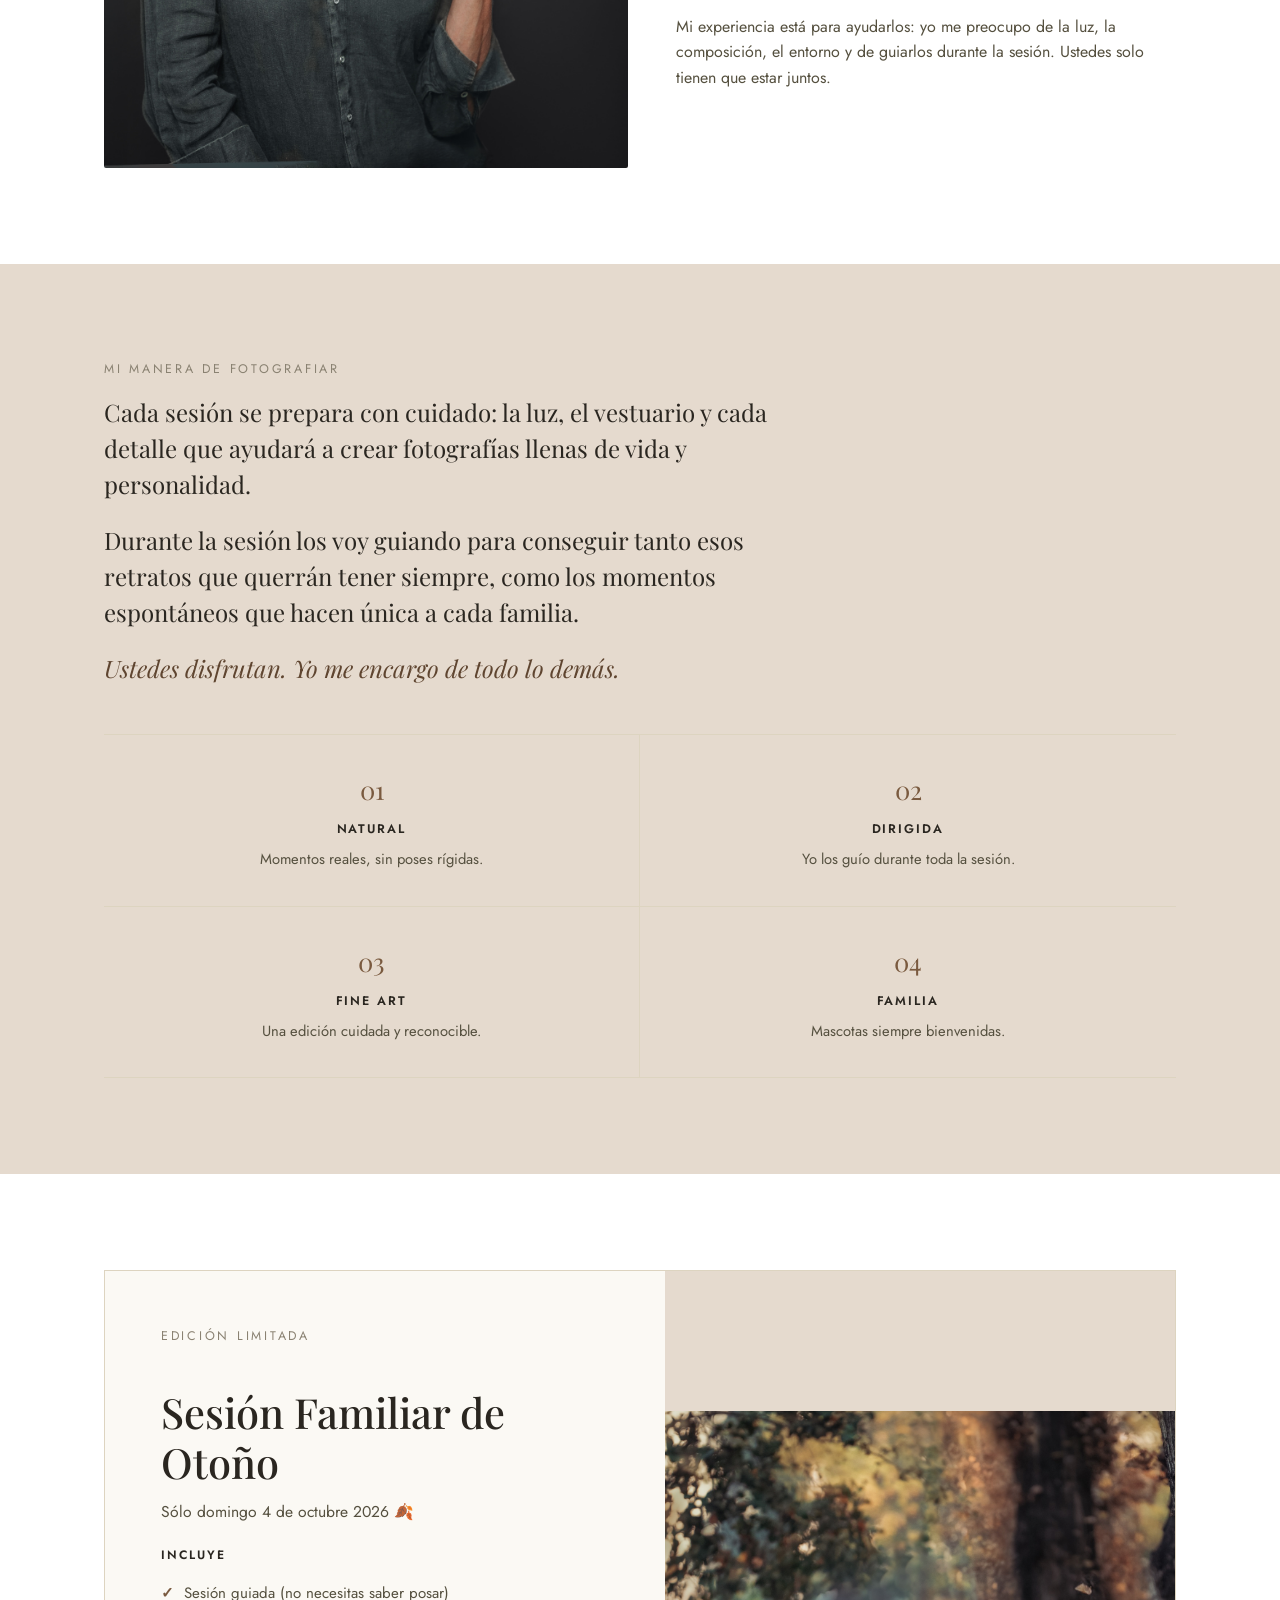
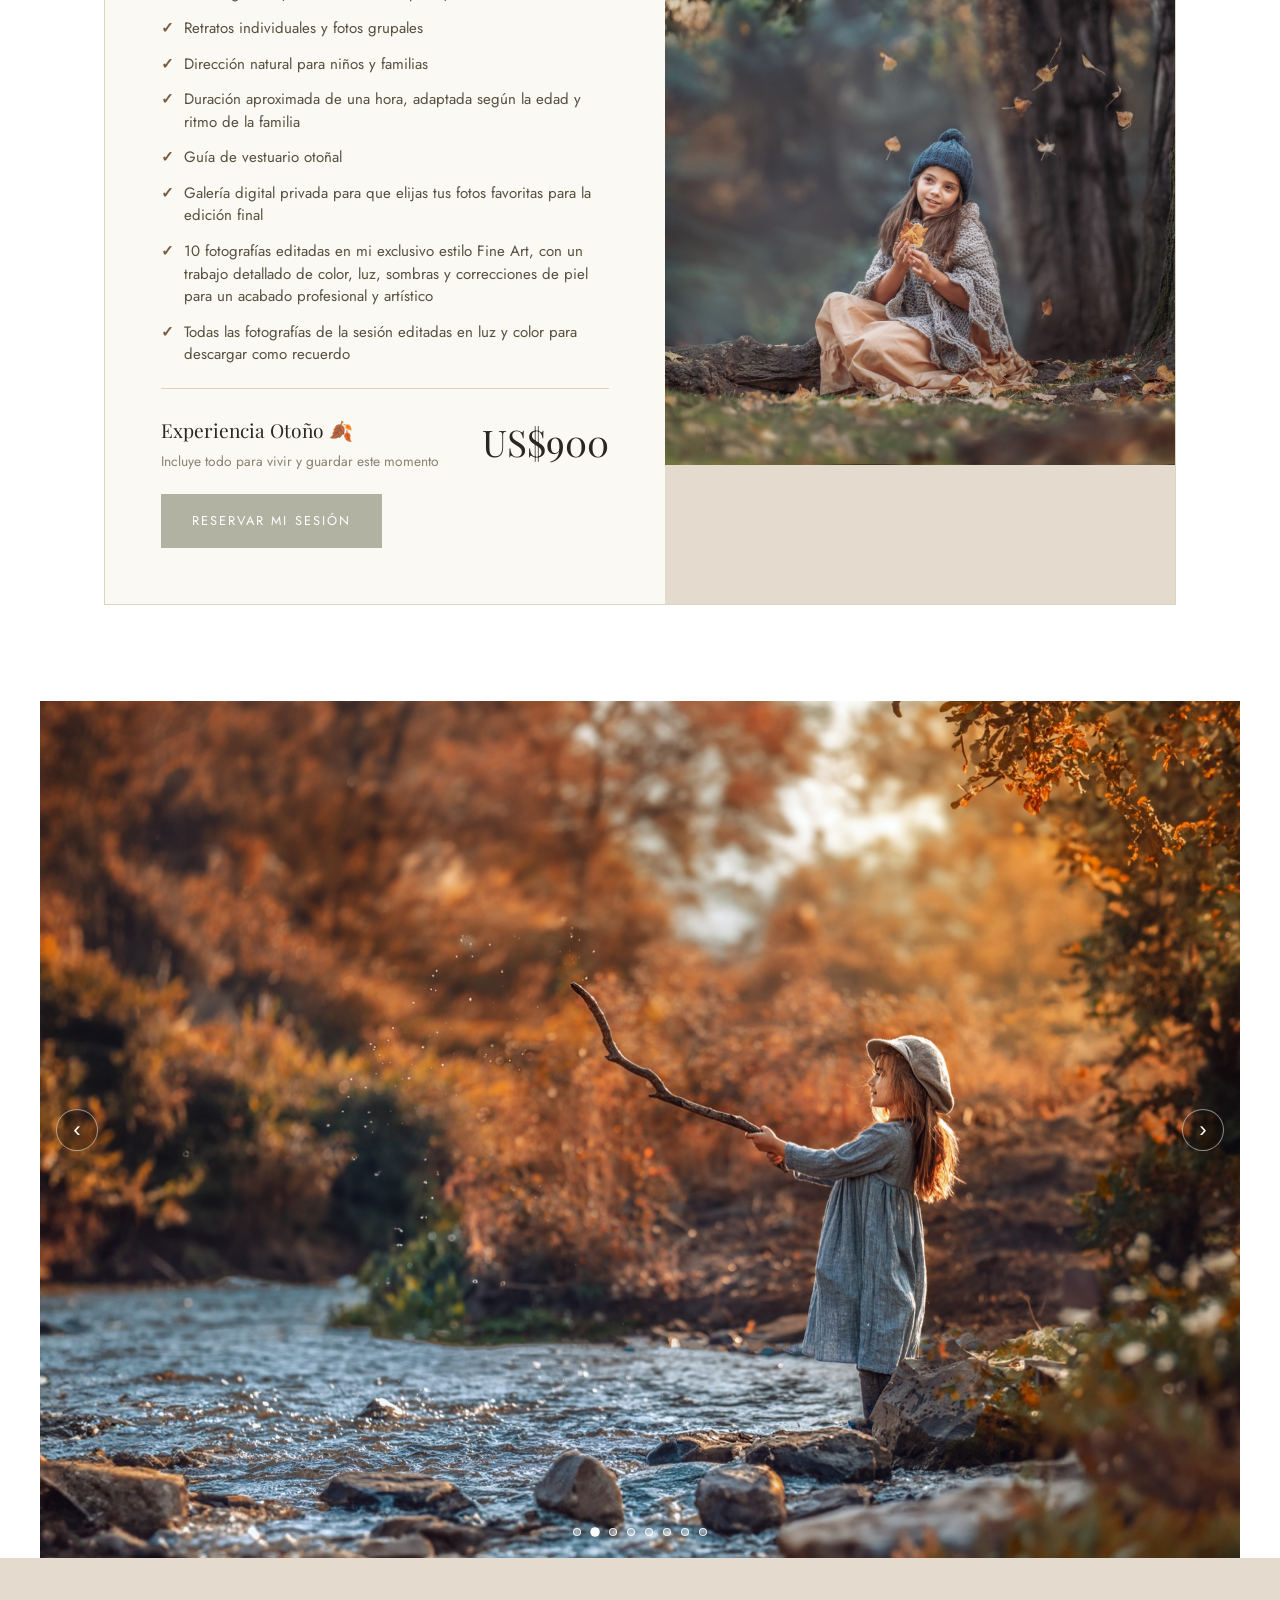
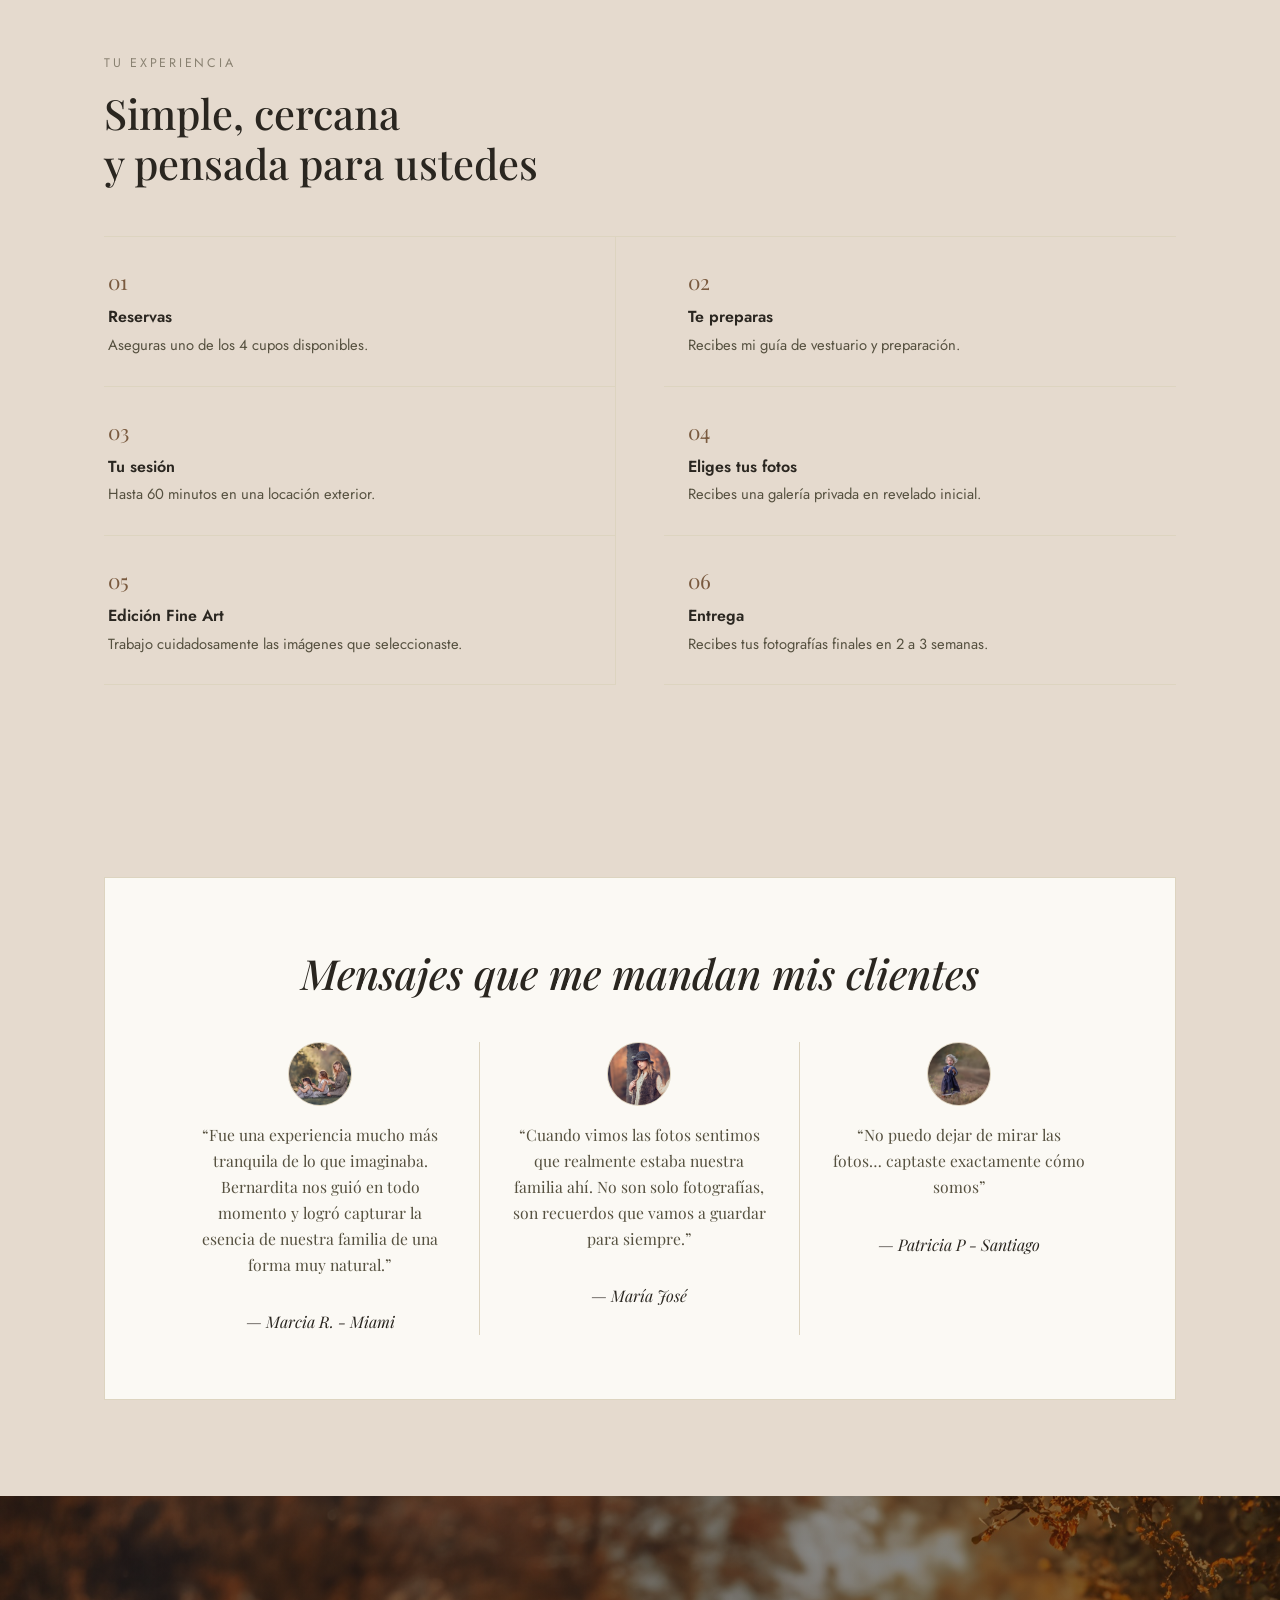
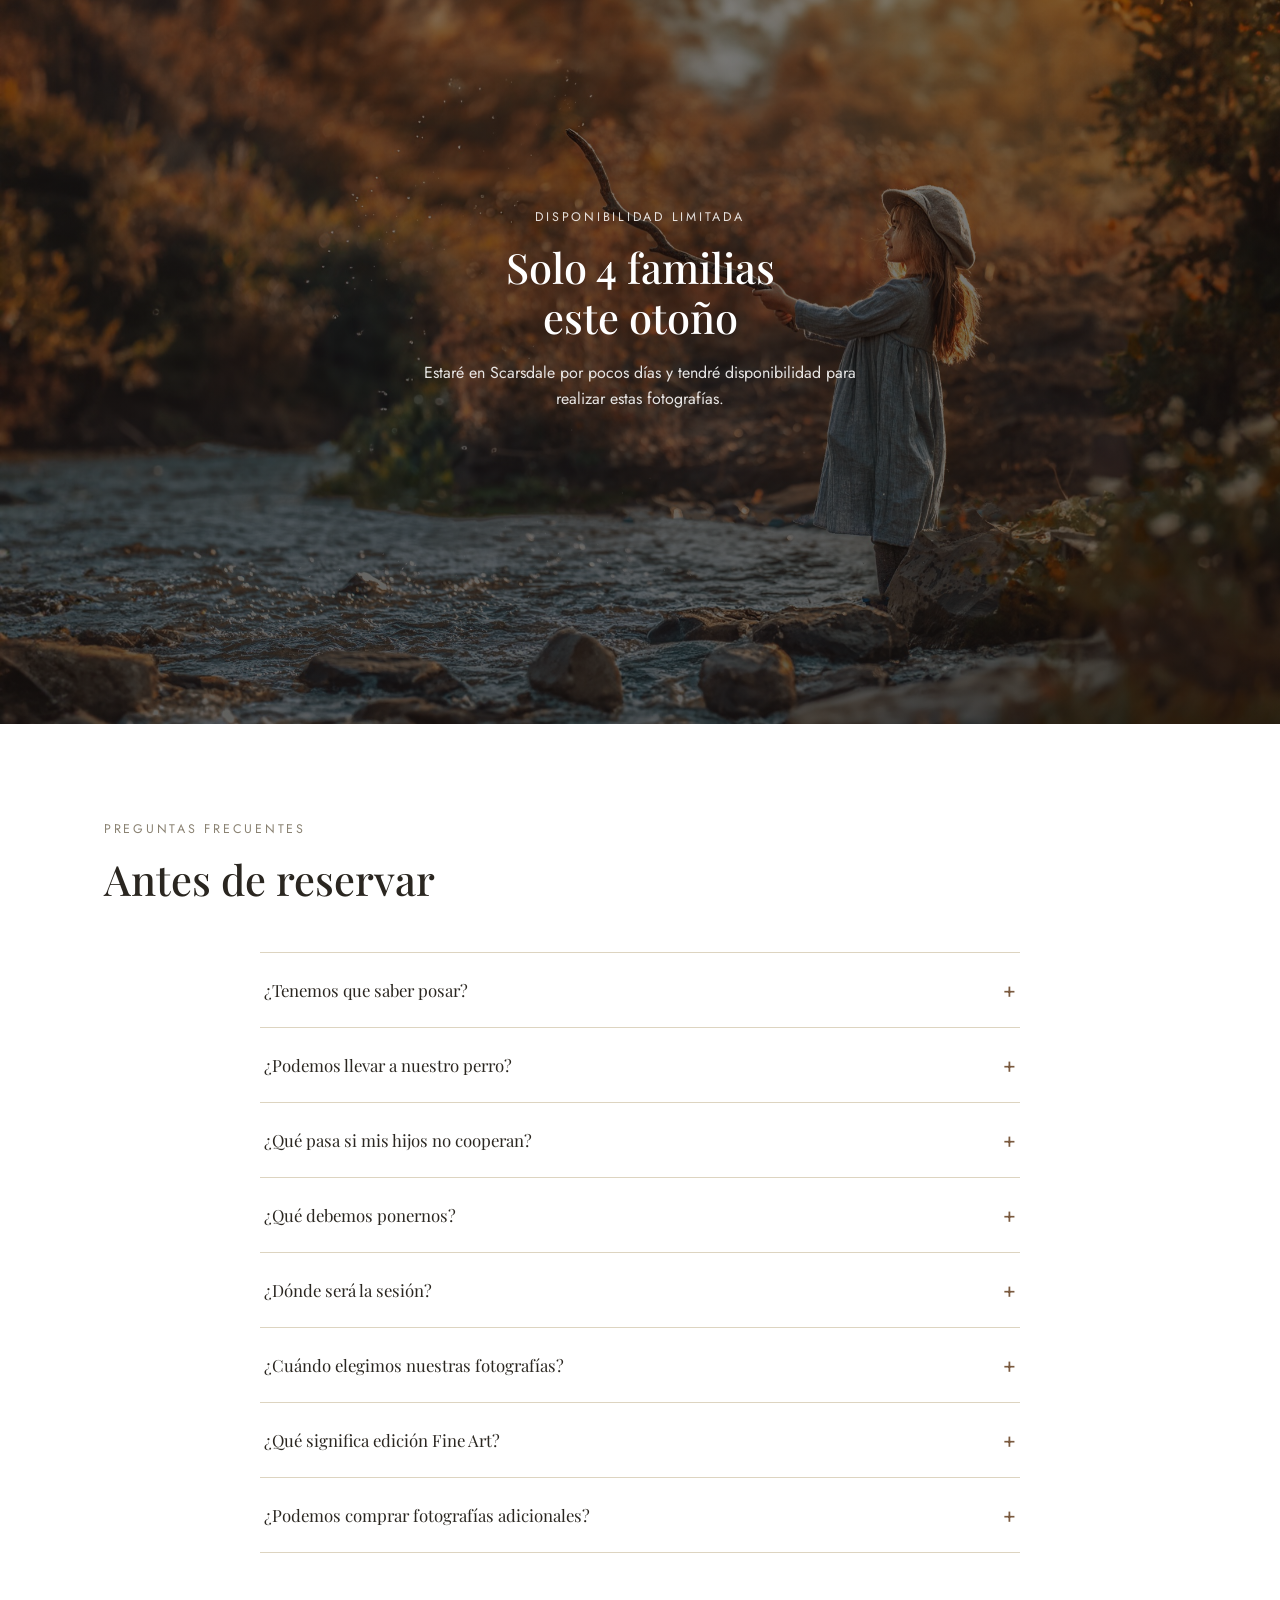
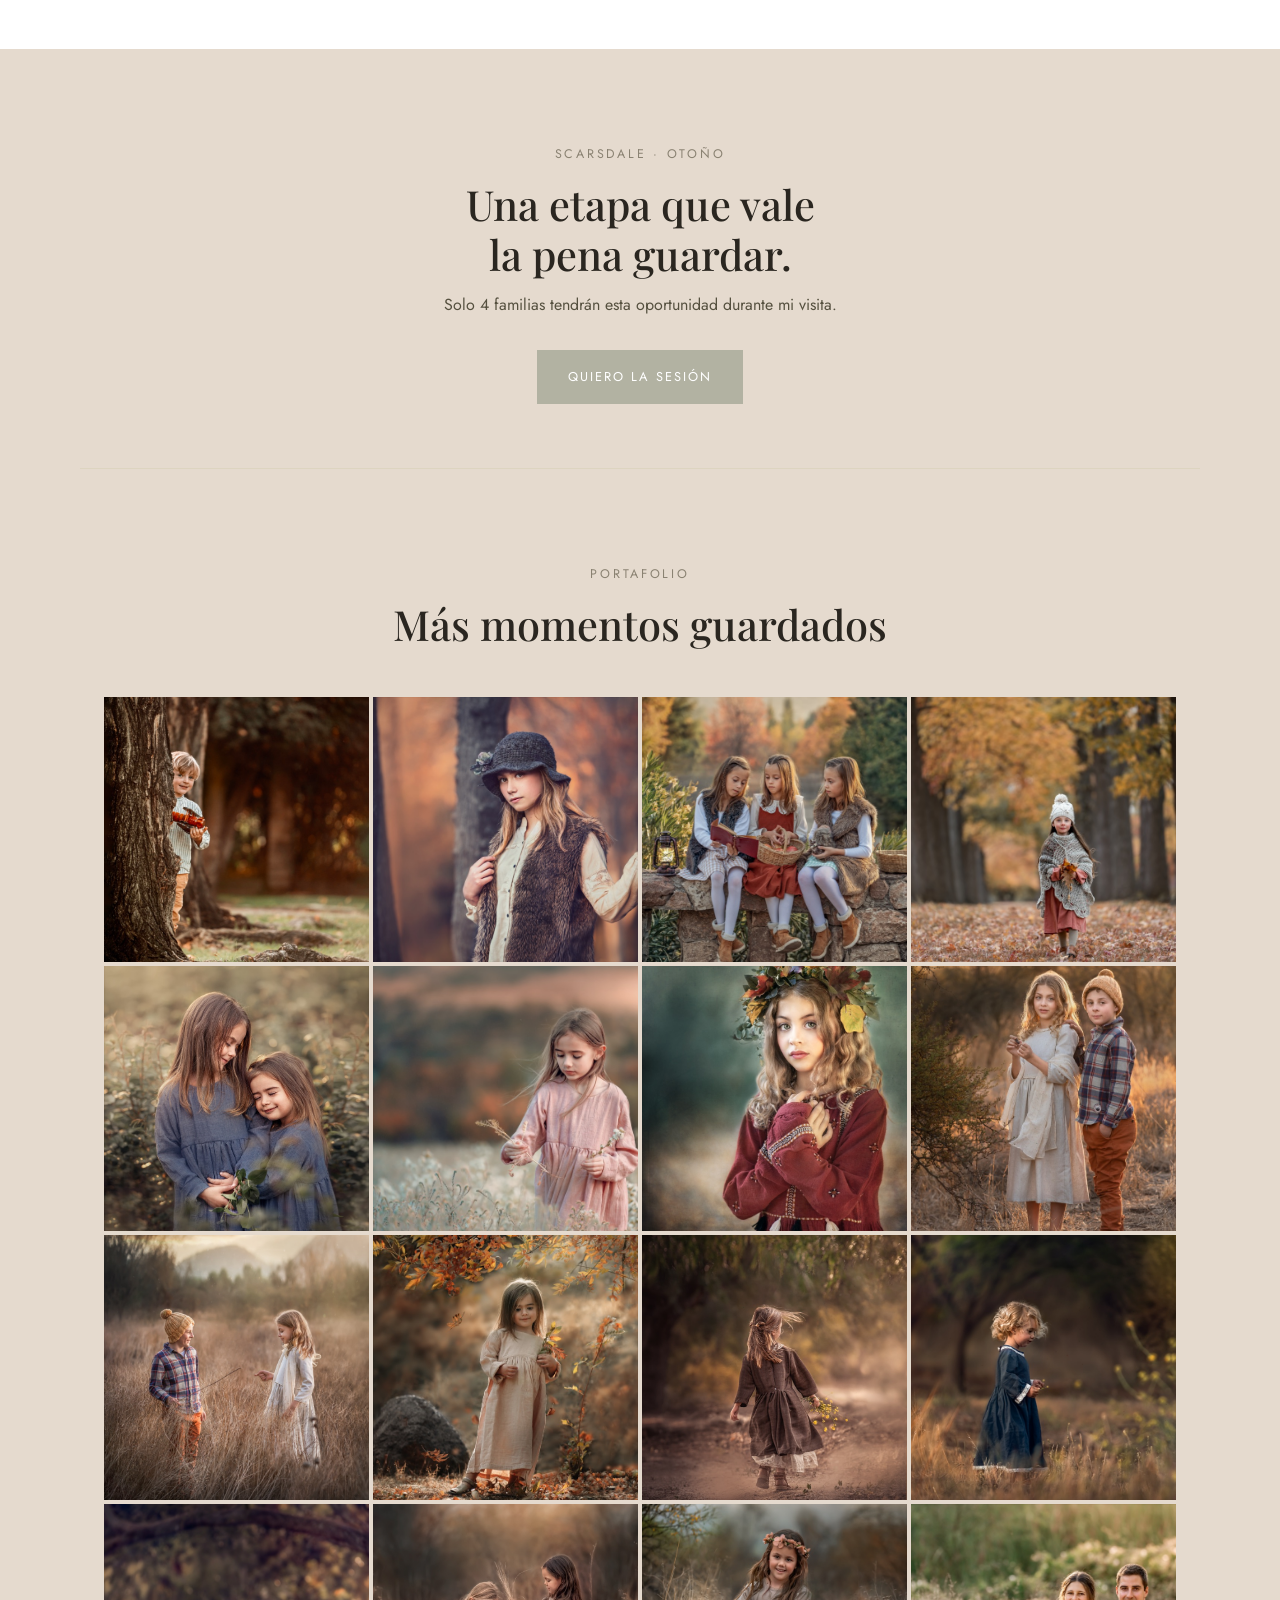
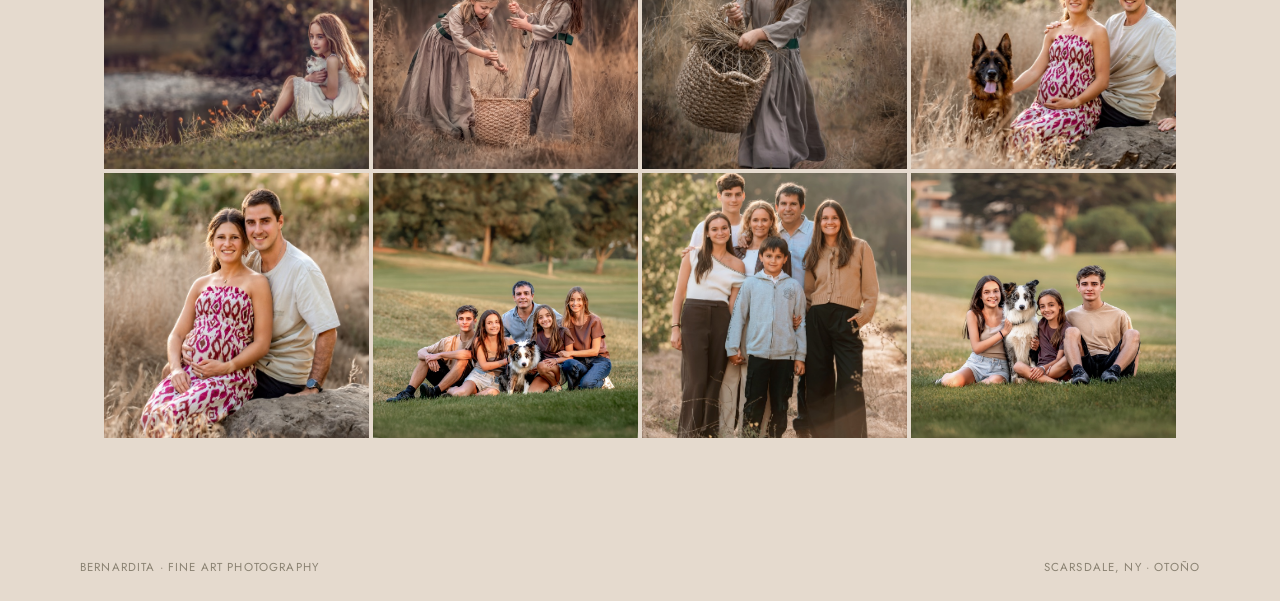
==== commit e0c16014: "Reduce las sesiones de 6 a 4 (9:30 AM a 12:30 PM) - Cambia todas las menciones de "6 familias/cupos"" ====
--- a/index.html
+++ b/index.html
@@ -4,7 +4,7 @@
 <meta charset="UTF-8" />
 <meta name="viewport" content="width=device-width, initial-scale=1.0" />
 <title>Sesiones Fine Art — Bernardita Aguirre</title>
-<meta name="description" content="Sesiones Fine Art en Scarsdale, New York, este otoño. Solo 6 familias. Fotografías reales de una etapa que no volverá a repetirse." />
+<meta name="description" content="Sesiones Fine Art en Scarsdale, New York, este otoño. Solo 4 familias. Fotografías reales de una etapa que no volverá a repetirse." />
 <link rel="preconnect" href="https://fonts.googleapis.com" />
 <link rel="preconnect" href="https://fonts.gstatic.com" crossorigin />
 <link href="https://fonts.googleapis.com/css2?family=Playfair+Display:ital,wght@0,400;0,500;0,600;1,500&family=Jost:wght@400;500;600&display=swap" rel="stylesheet" />
@@ -215,7 +215,7 @@
       <div class="step">
         <span class="step-num">01</span>
         <div class="step-title">Reservas</div>
-        <p>Aseguras uno de los 6 cupos disponibles.</p>
+        <p>Aseguras uno de los 4 cupos disponibles.</p>
       </div>
       <div class="step">
         <span class="step-num">02</span>
@@ -282,7 +282,7 @@
 <section class="availability">
   <div class="container">
     <span class="kicker">Disponibilidad limitada</span>
-    <h2>Solo 6 familias<br />este otoño</h2>
+    <h2>Solo 4 familias<br />este otoño</h2>
     <p>Estaré en Scarsdale por pocos días y tendré disponibilidad para realizar estas fotografías.</p>
   </div>
 </section>
@@ -385,7 +385,7 @@
   <div class="container">
     <span class="kicker">Scarsdale · Otoño</span>
     <h2>Una etapa que vale<br />la pena guardar.</h2>
-    <p>Solo 6 familias tendrán esta oportunidad durante mi visita.</p>
+    <p>Solo 4 familias tendrán esta oportunidad durante mi visita.</p>
     <a href="reservar.html" class="btn btn-primary">Quiero la sesión</a>
   </div>
 </section>
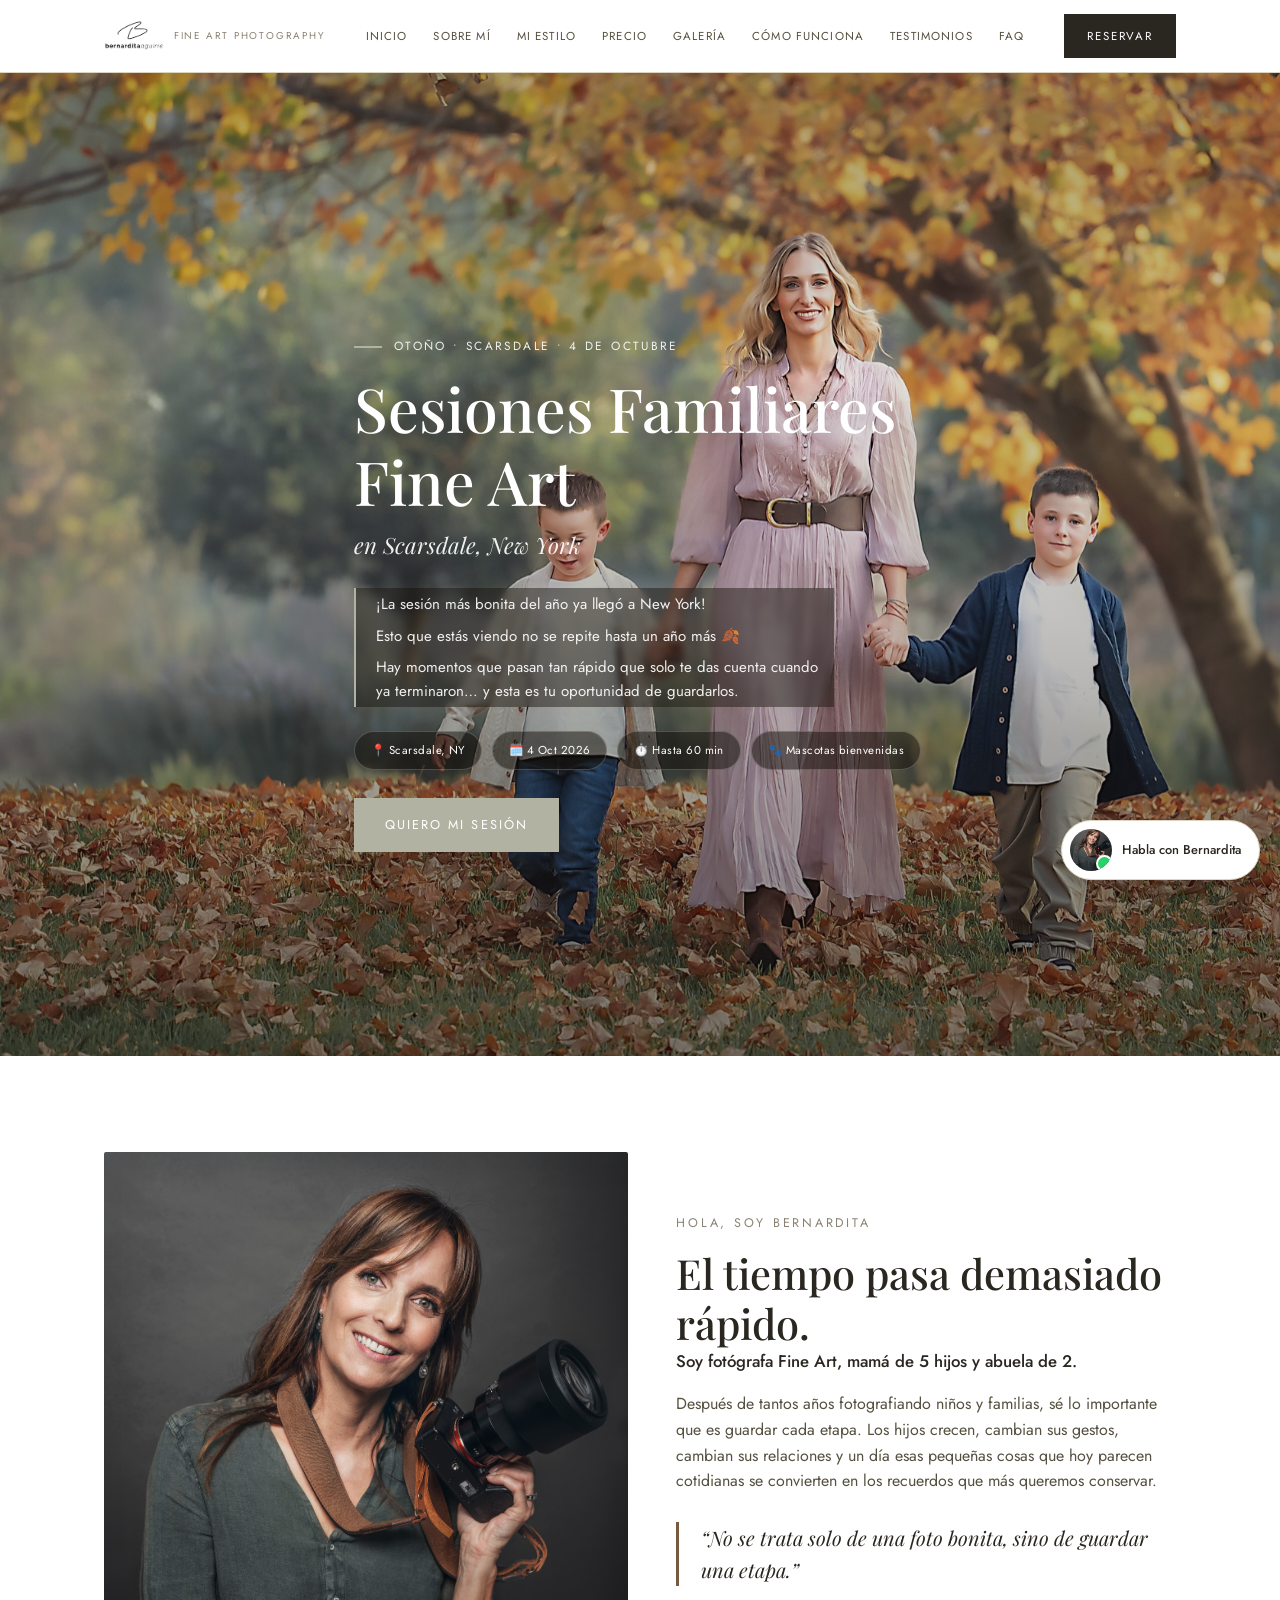
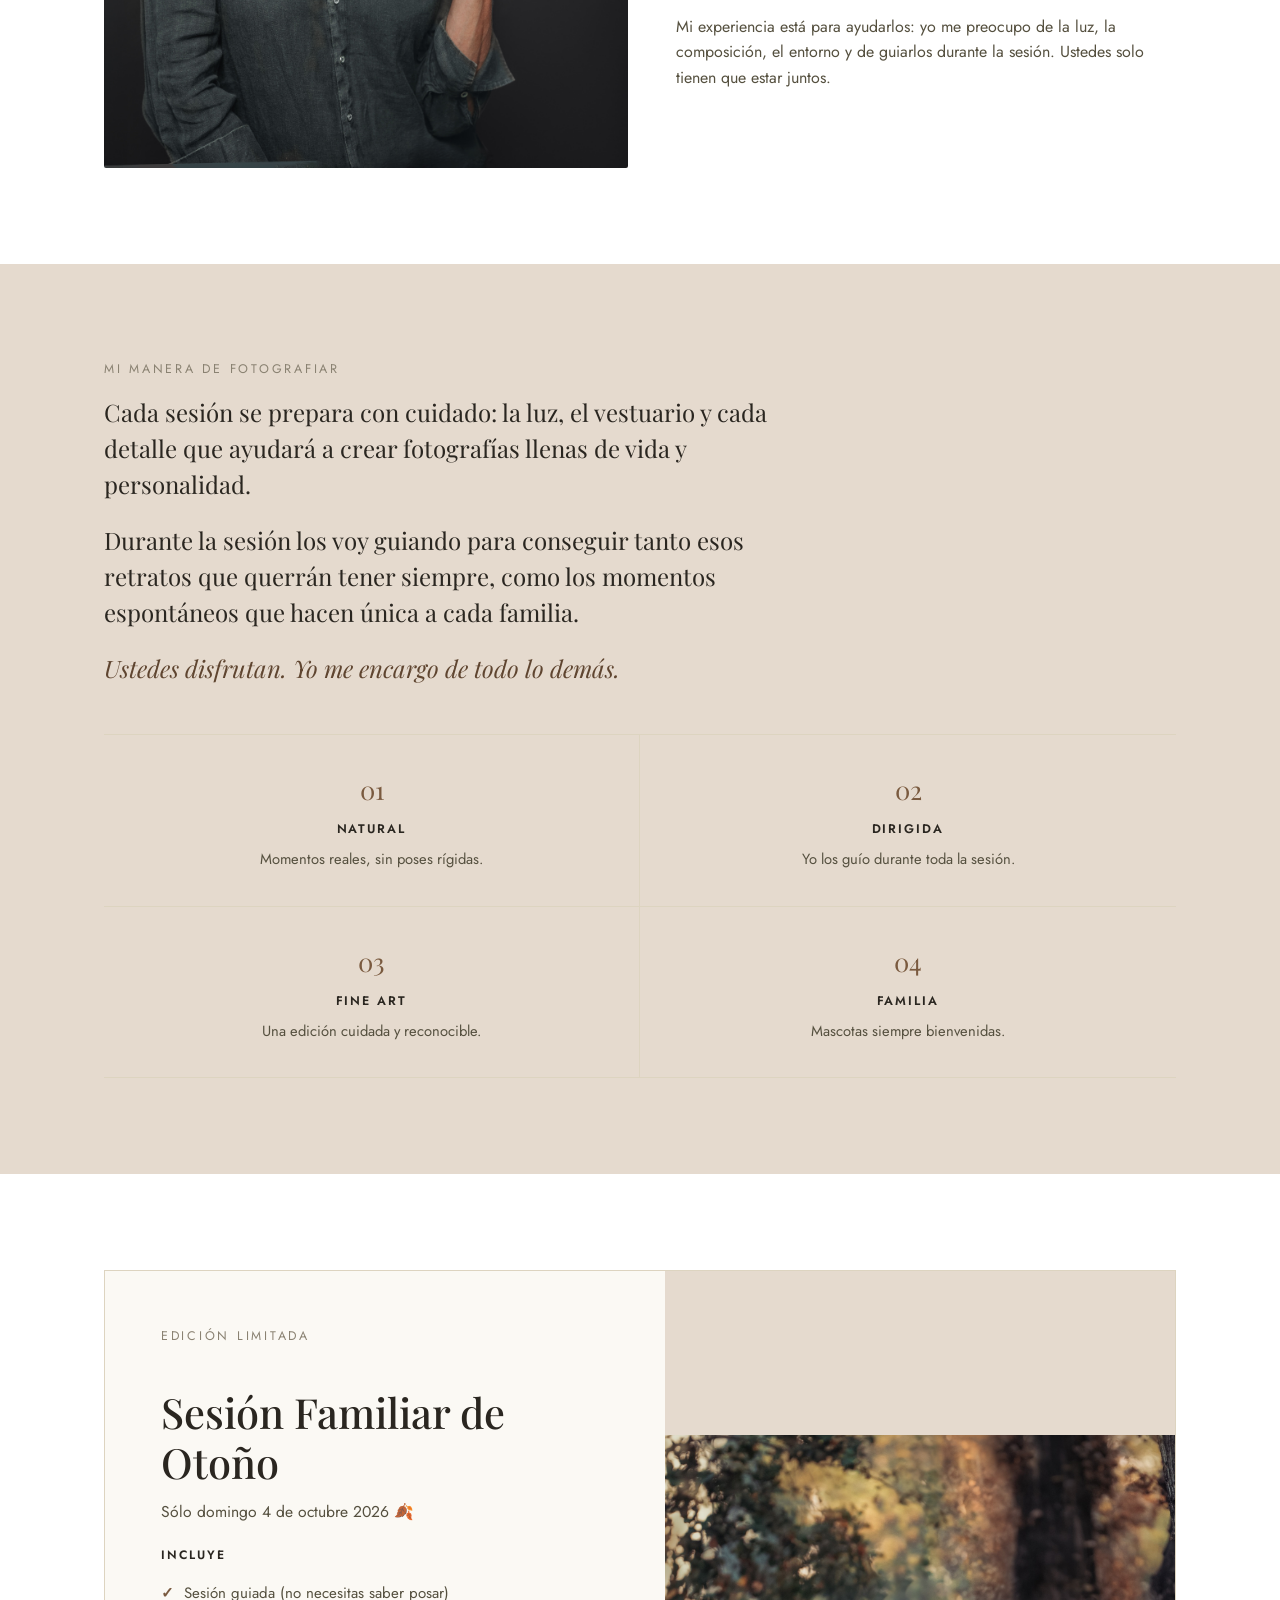
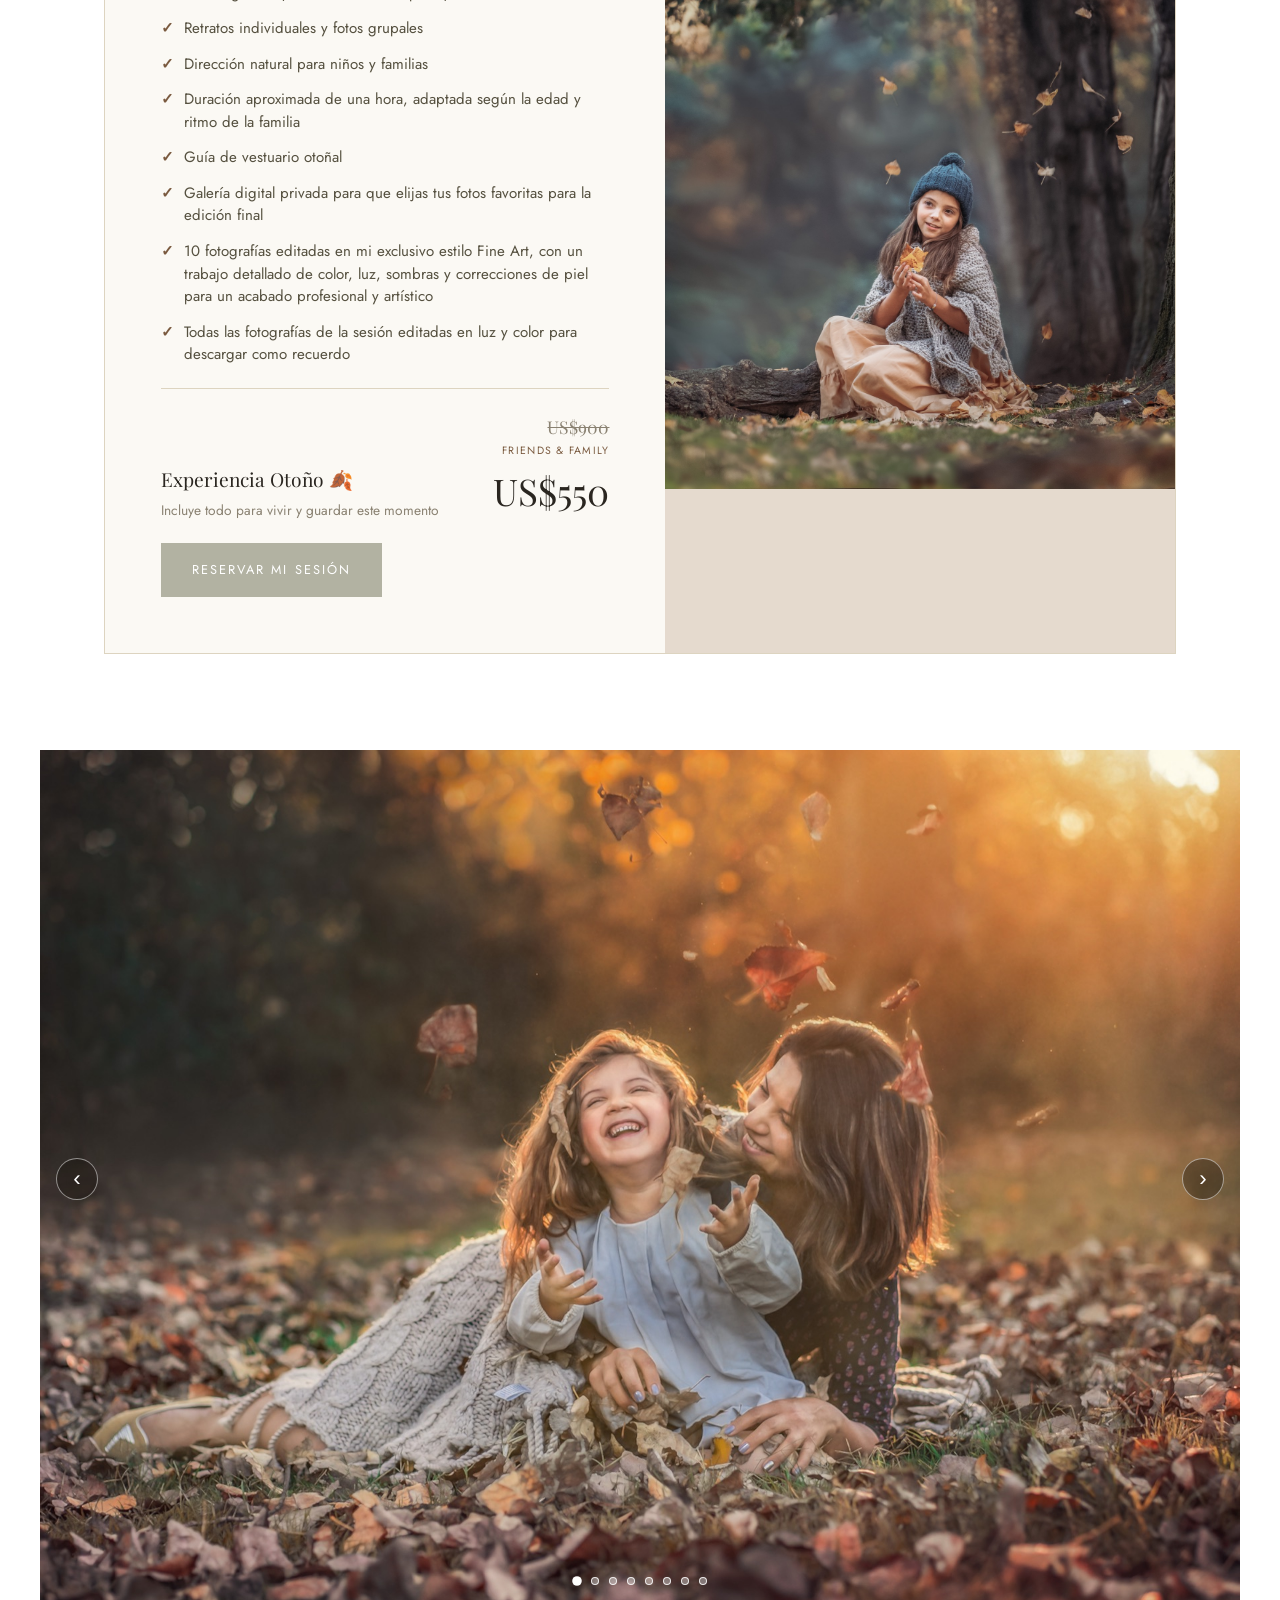
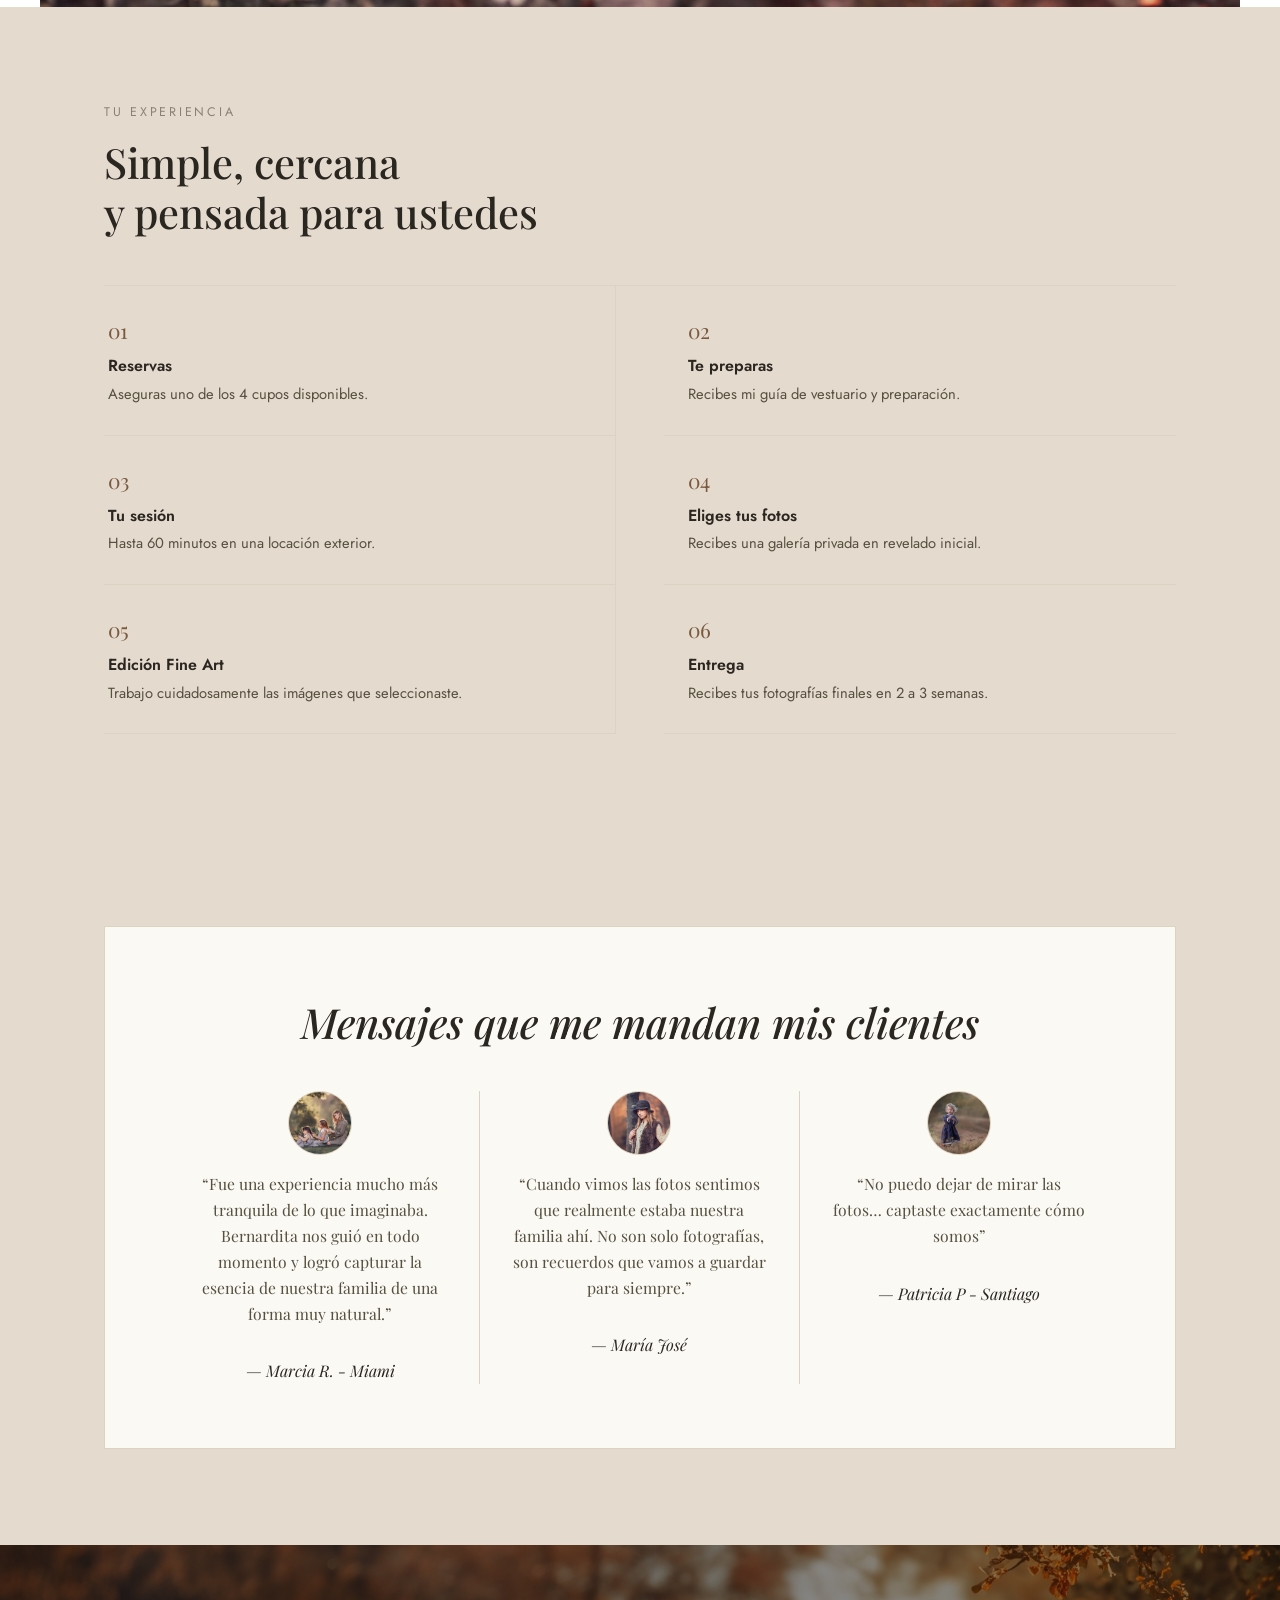
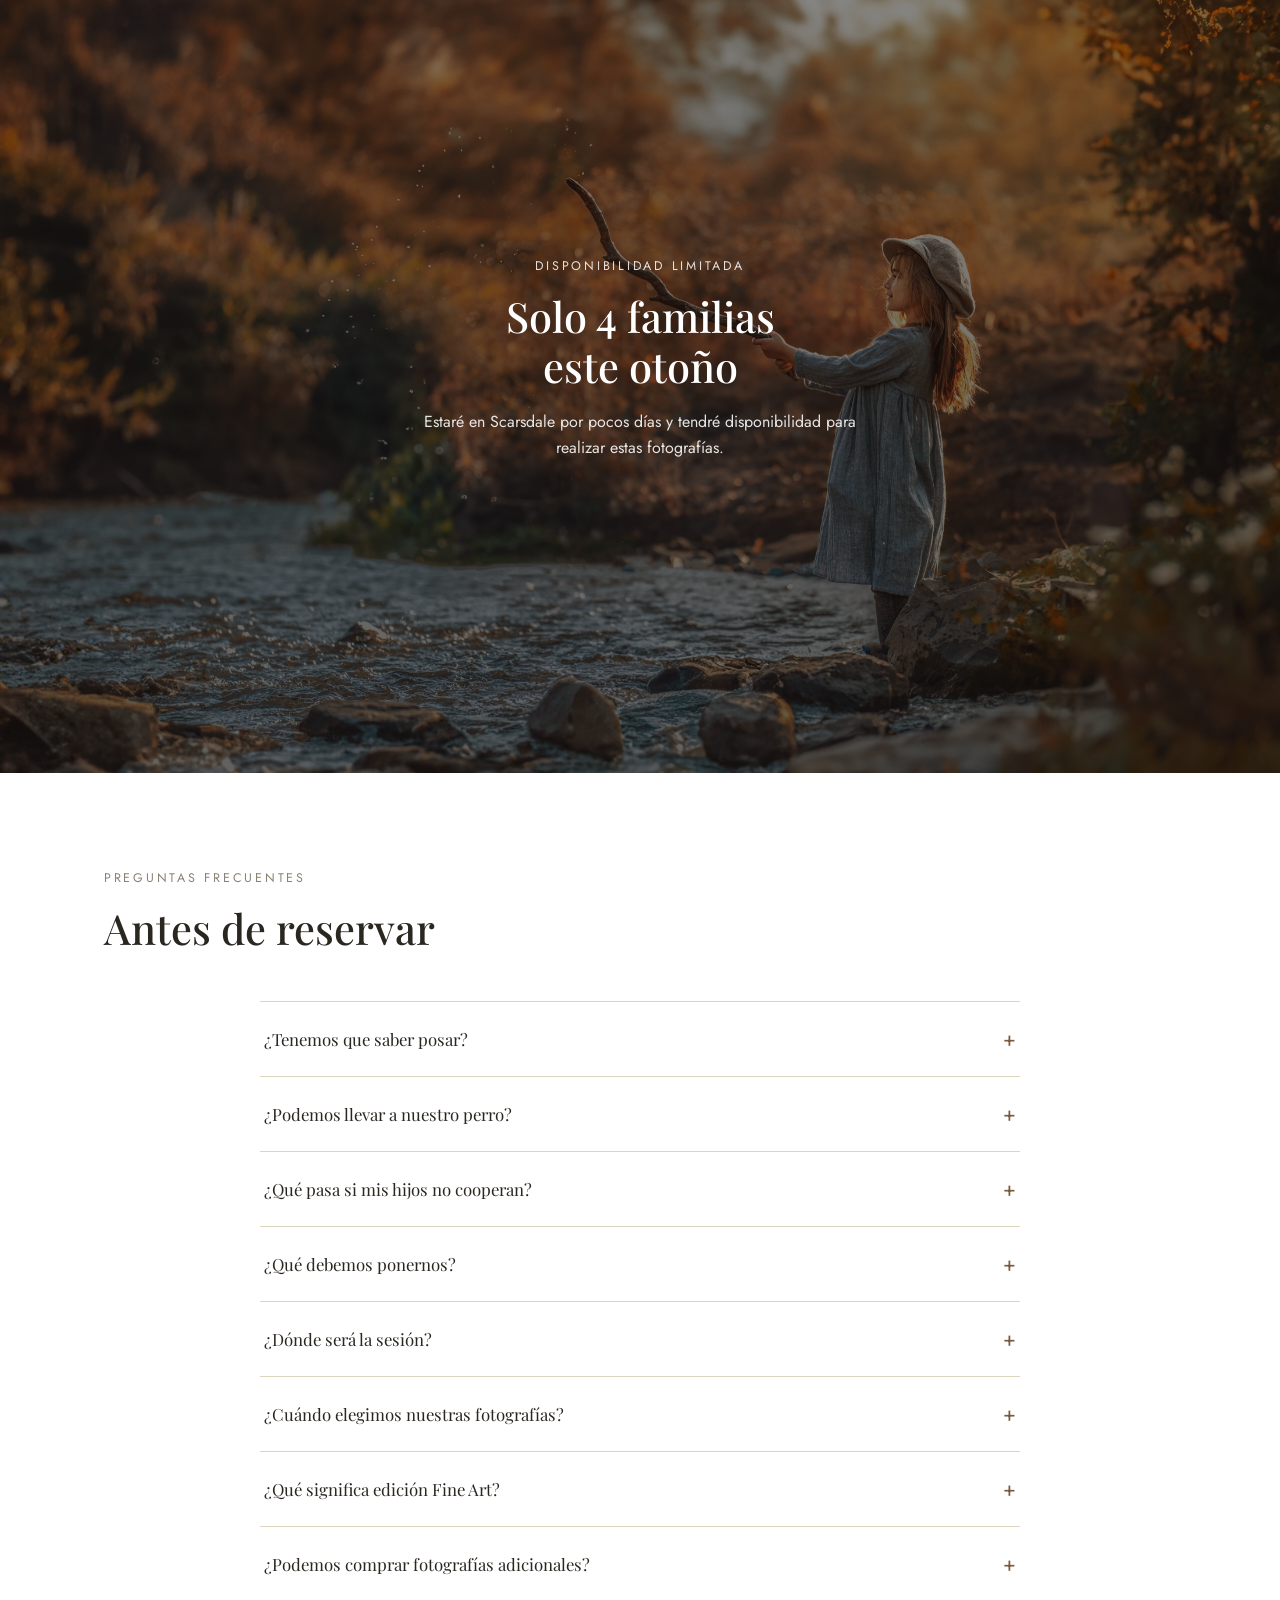
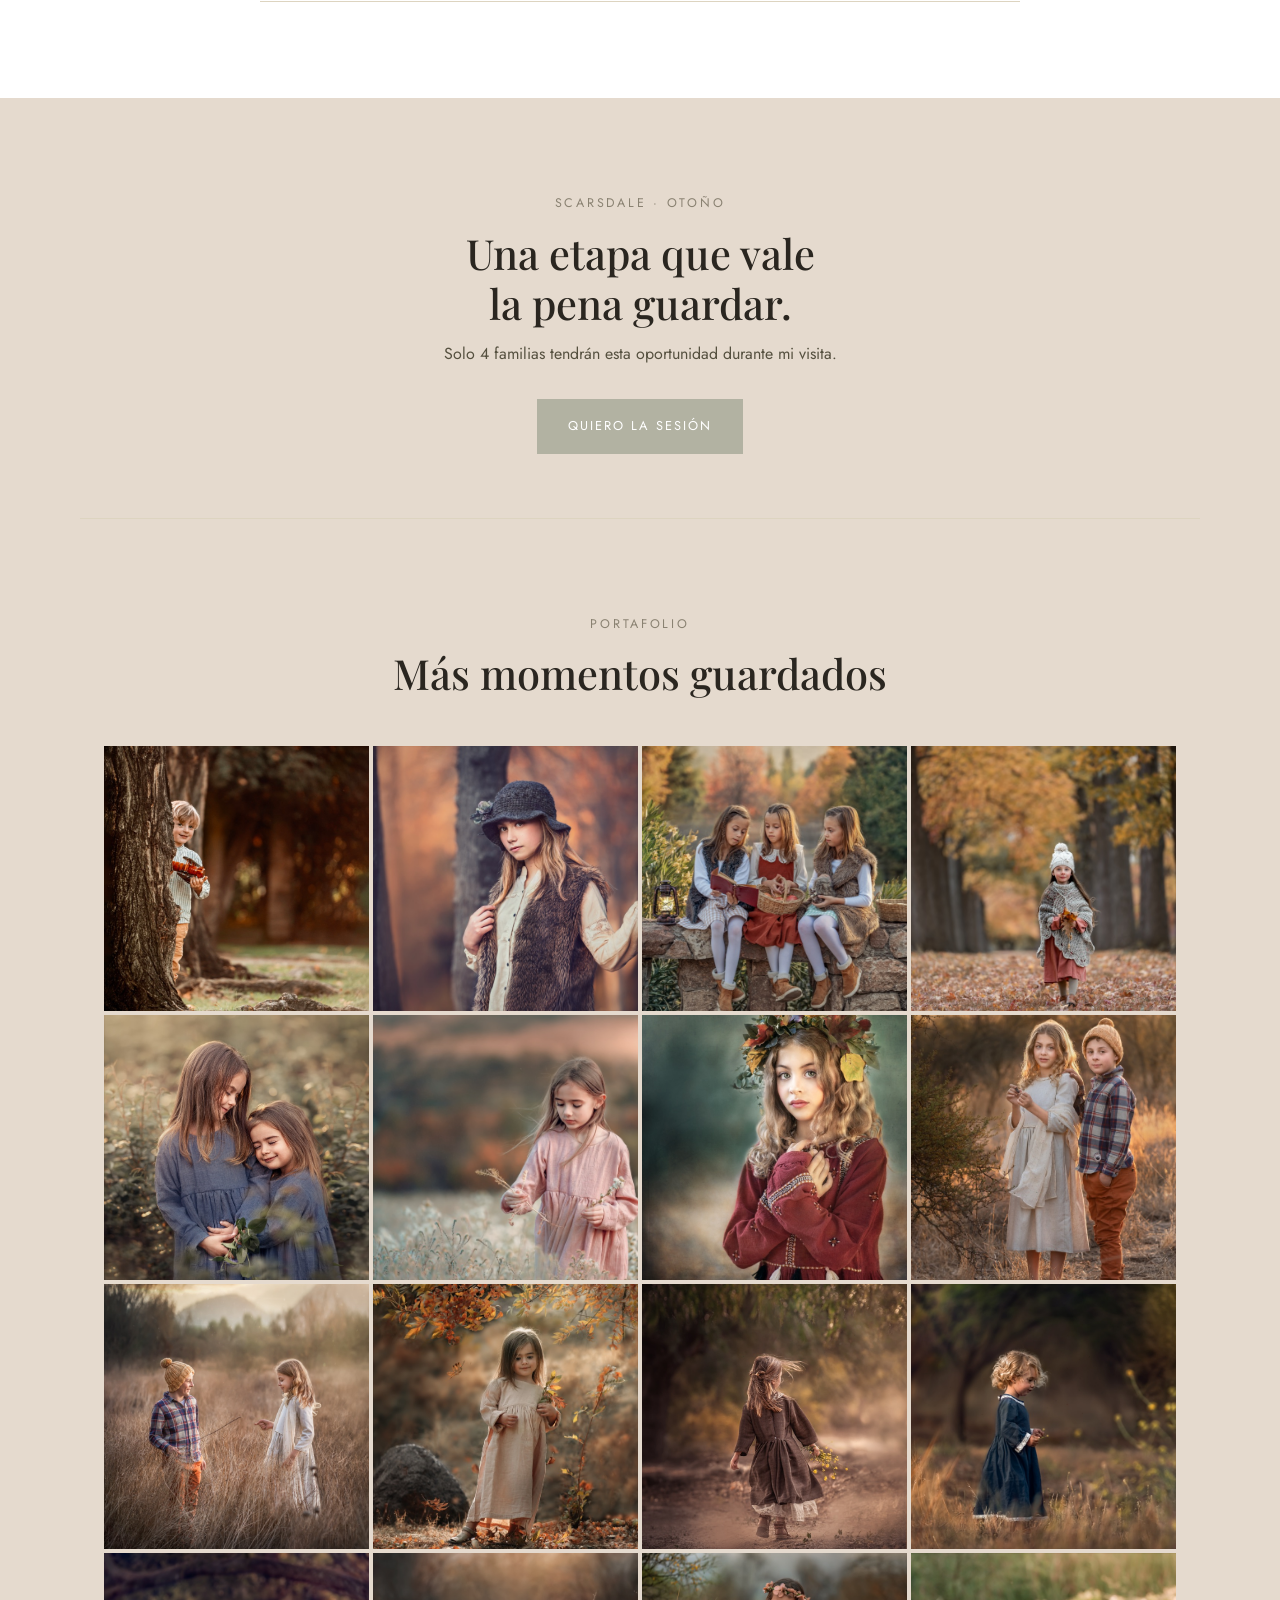
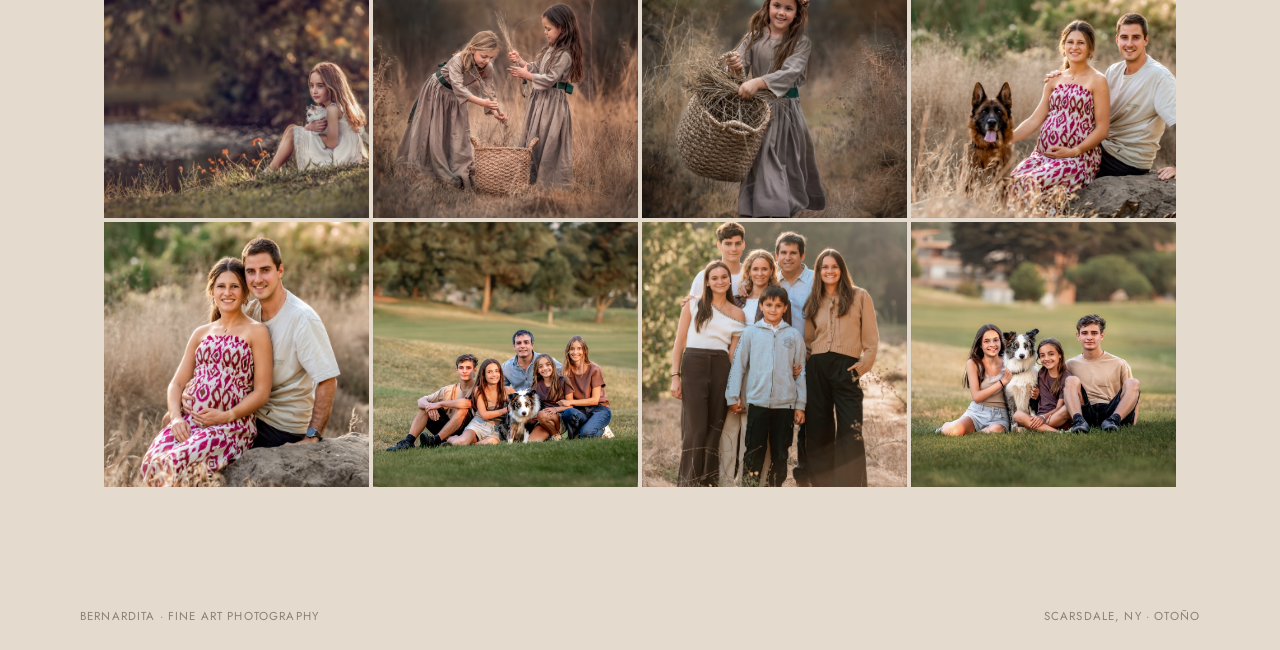
==== commit 6a7a6525: "Precio "Friends & Family": US$900 tachado, US$550 real - Muestra US$900 tachado junto a la etiqueta " ====
--- a/index.html
+++ b/index.html
@@ -148,7 +148,11 @@
             <span class="offer-plan-name">Experiencia Otoño 🍂</span>
             <span class="offer-tagline">Incluye todo para vivir y guardar este momento</span>
           </div>
-          <span class="offer-price">US$900</span>
+          <div class="offer-price-wrap">
+            <span class="offer-price-old">US$900</span>
+            <span class="offer-price-badge">Friends &amp; Family</span>
+            <span class="offer-price">US$550</span>
+          </div>
         </div>
 
         <a href="reservar.html" class="btn btn-primary">Reservar mi sesión</a>
--- a/css/styles.css
+++ b/css/styles.css
@@ -770,6 +770,29 @@
   color: var(--ink-faint);
 }
 
+.offer-price-wrap {
+  display: flex;
+  flex-direction: column;
+  align-items: flex-end;
+  gap: 2px;
+}
+
+.offer-price-old {
+  font-family: var(--font-serif);
+  font-size: 1.1rem;
+  color: var(--ink-faint);
+  text-decoration: line-through;
+  white-space: nowrap;
+}
+
+.offer-price-badge {
+  font-size: 0.66rem;
+  letter-spacing: 0.12em;
+  text-transform: uppercase;
+  color: var(--brown);
+  white-space: nowrap;
+}
+
 .offer-price {
   font-family: var(--font-serif);
   font-size: 2.3rem;
